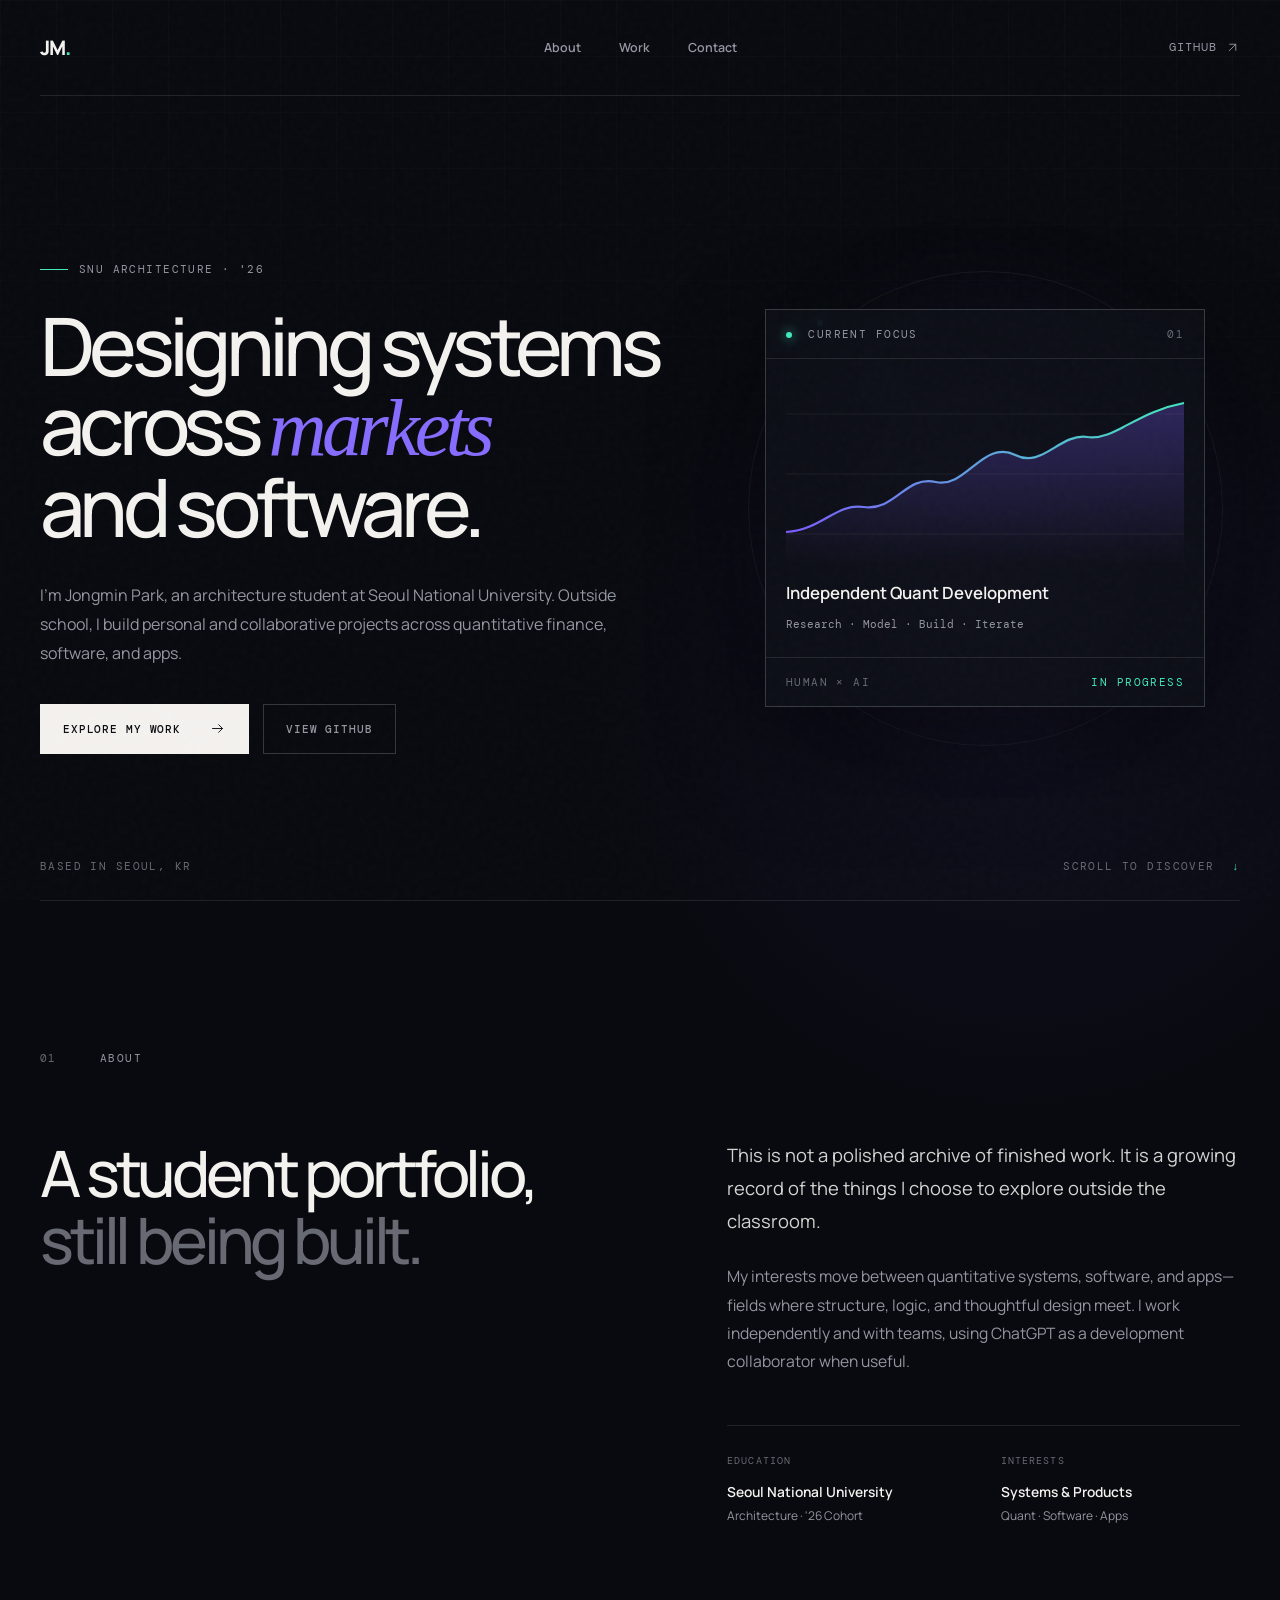
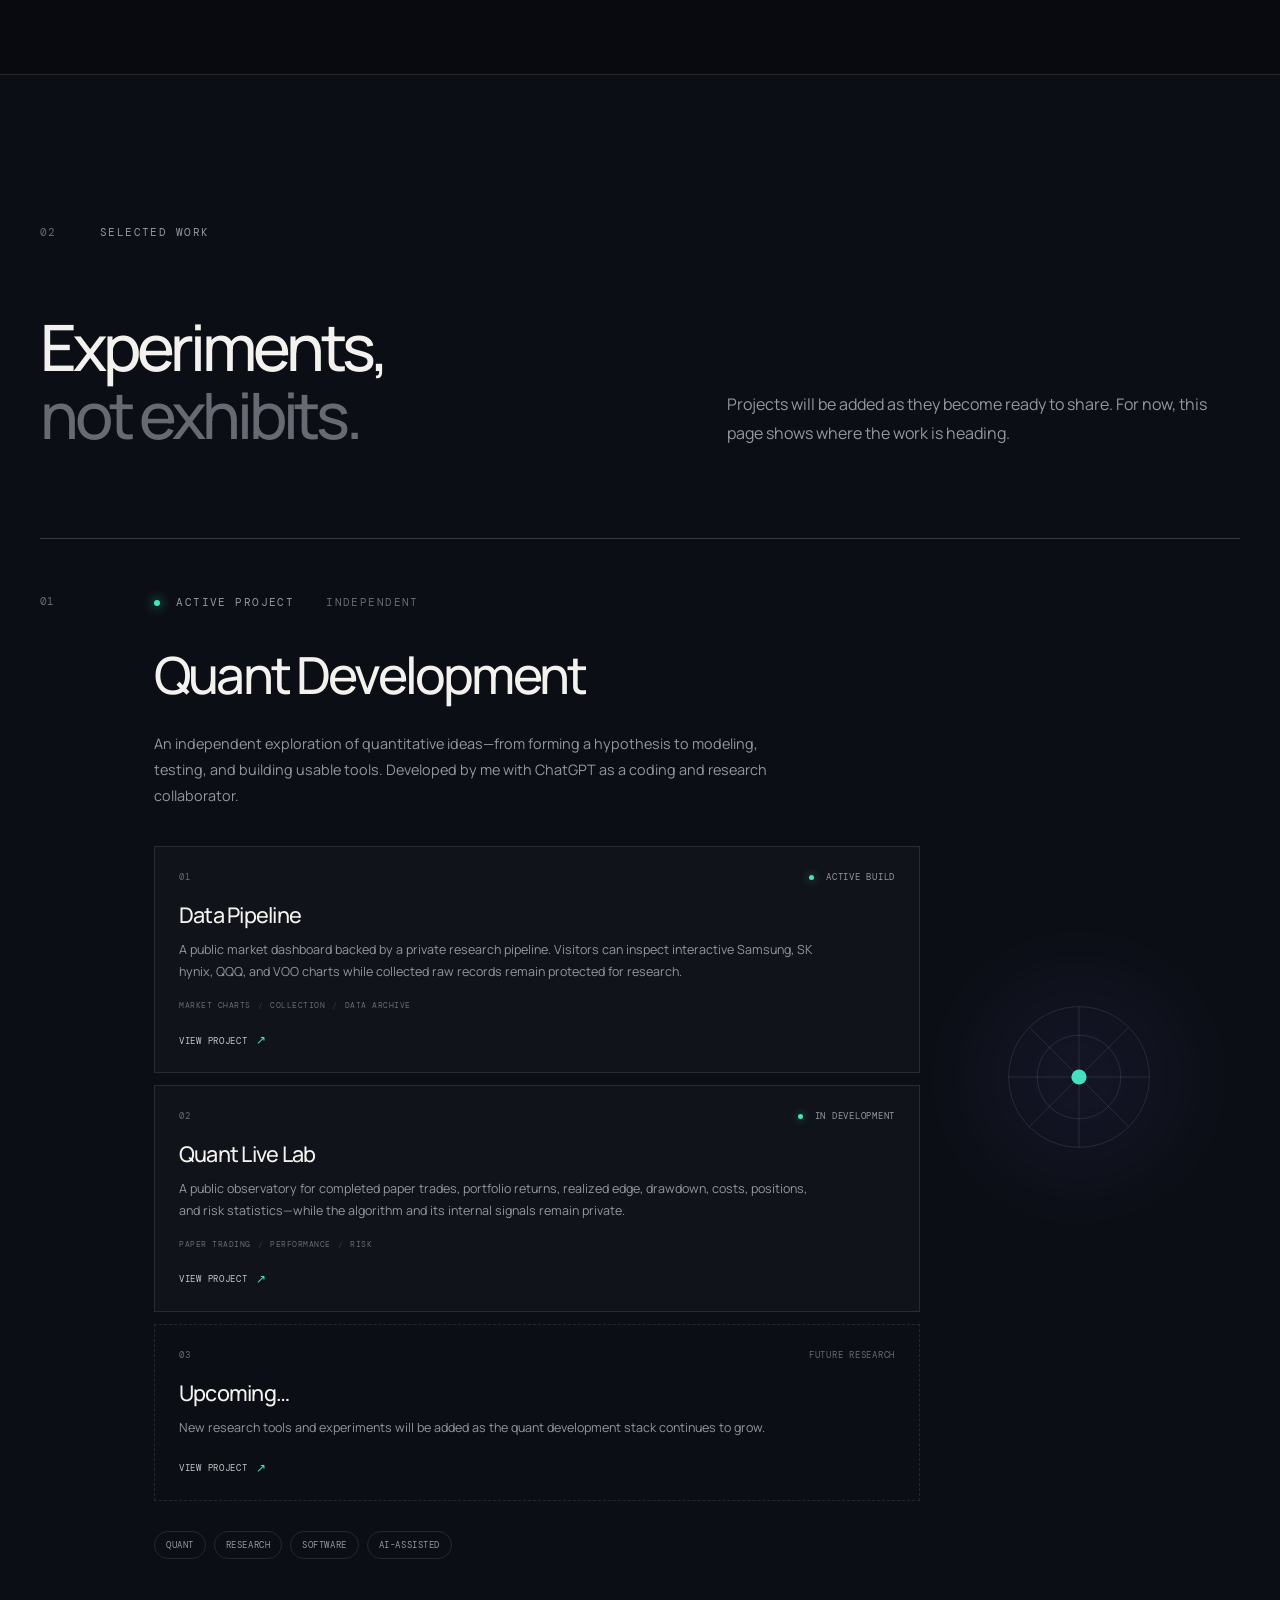
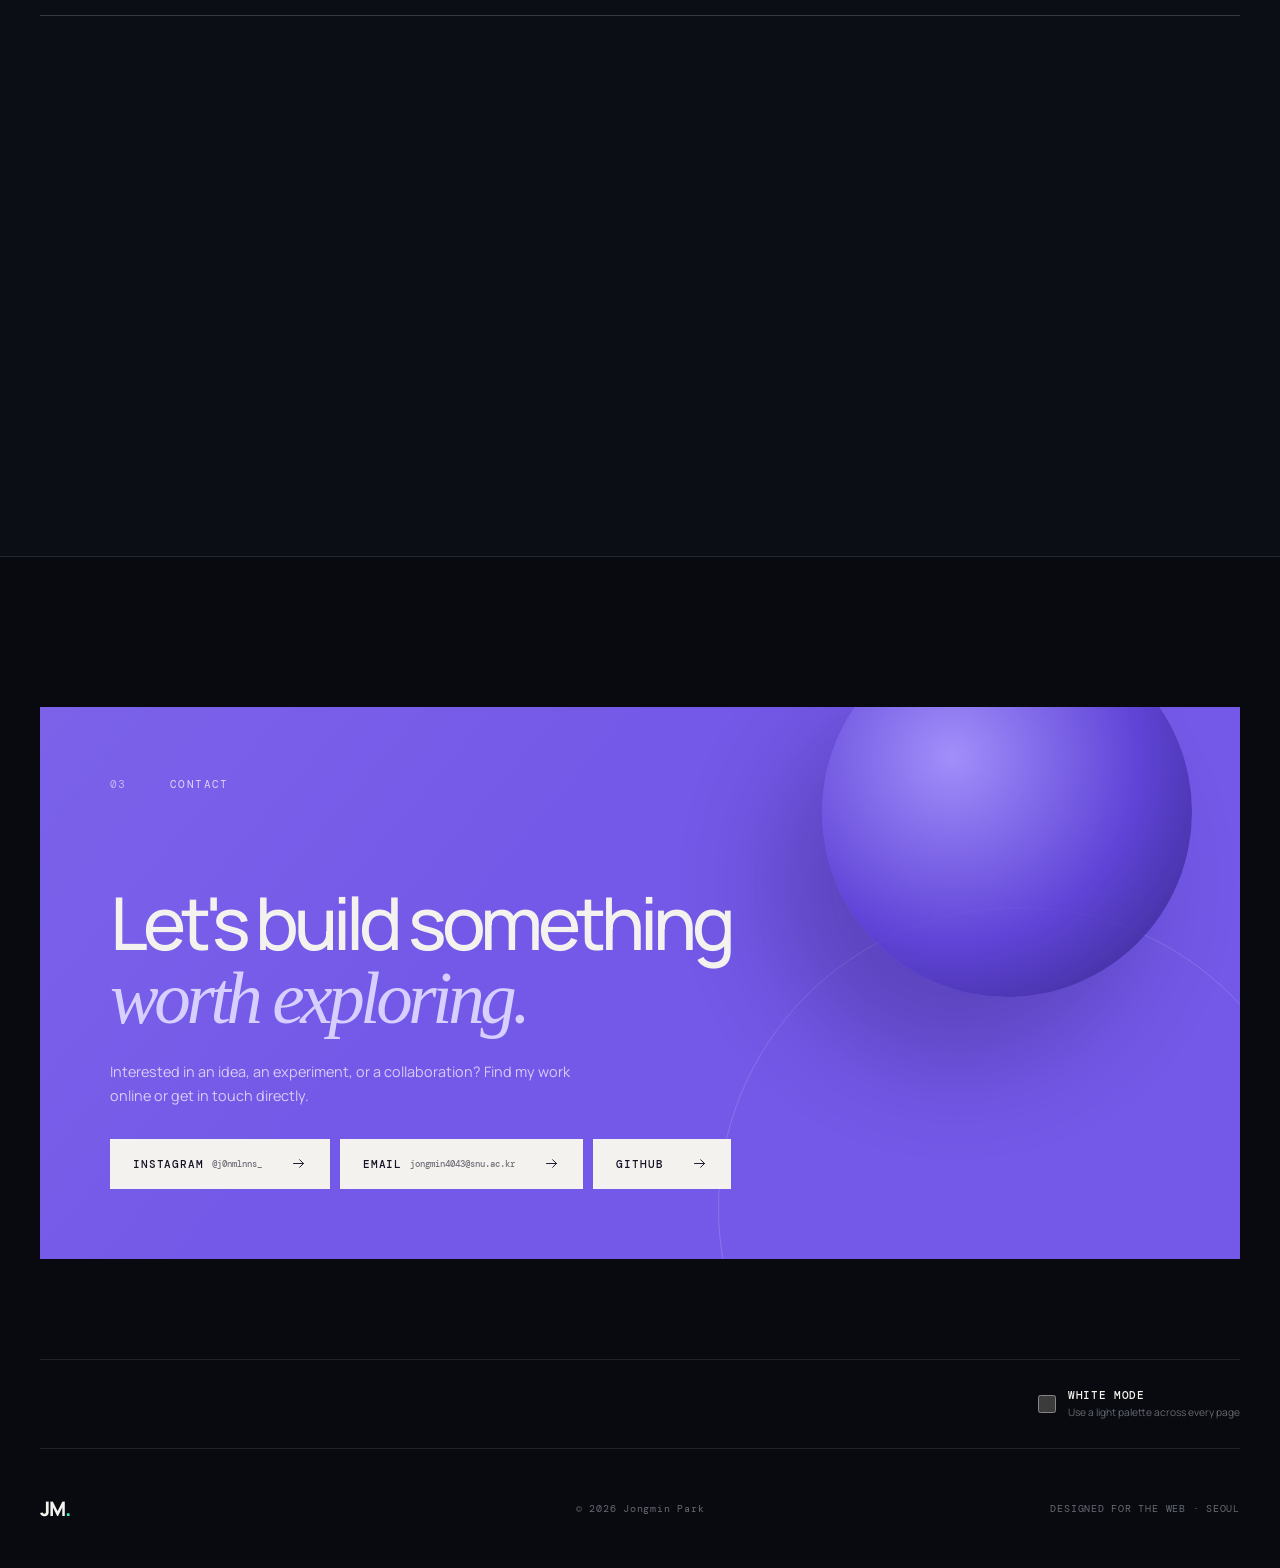
==== index.html @ 8bdc31b6 "Replace chart widget and add white mode" ====
<!doctype html>
<html lang="en">
  <head>
    <meta charset="UTF-8" />
    <meta name="viewport" content="width=device-width, initial-scale=1.0" />
    <meta
      name="description"
      content="Jongmin Park — SNU Architecture '26 student building independent projects across quant, software, and apps."
    />
    <meta name="theme-color" content="#080a0f" />
    <meta property="og:title" content="Jongmin Park — Portfolio" />
    <meta
      property="og:description"
      content="Architecture student exploring quant, software, and apps."
    />
    <meta property="og:type" content="website" />
    <title>Jongmin Park — Portfolio</title>
    <link rel="icon" href="favicon.svg" type="image/svg+xml" />
    <link rel="preconnect" href="https://fonts.googleapis.com" />
    <link rel="preconnect" href="https://fonts.gstatic.com" crossorigin />
    <link
      href="https://fonts.googleapis.com/css2?family=DM+Mono:wght@300;400;500&family=Manrope:wght@400;500;600;700;800&display=swap"
      rel="stylesheet"
    />
    <script src="theme-init.js?v=theme-1"></script>
    <link rel="stylesheet" href="style.css?v=public-7" />
    <script src="script.js?v=public-7" defer></script>
  </head>
  <body>
    <div class="page-noise" aria-hidden="true"></div>
    <div class="cursor-glow" aria-hidden="true"></div>

    <header class="site-header">
      <a class="wordmark" href="#top" aria-label="Jongmin Park — home">
        <span>JM</span><span class="wordmark-dot">.</span>
      </a>

      <nav class="site-nav" aria-label="Primary navigation">
        <a href="#about">About</a>
        <a href="#work">Work</a>
        <a href="#contact">Contact</a>
      </nav>

      <a
        class="nav-link"
        href="https://github.com/jongmin4043"
        target="_blank"
        rel="noreferrer"
      >
        GitHub
        <svg viewBox="0 0 16 16" aria-hidden="true">
          <path d="M4.5 11.5 11.5 4.5M5 4.5h6.5V11" />
        </svg>
      </a>
    </header>

    <main id="top">
      <section class="hero section-shell" aria-labelledby="hero-title">
        <div class="hero-copy">
          <p class="eyebrow reveal"><span></span>SNU ARCHITECTURE · '26</p>
          <h1 id="hero-title" class="reveal">
            Designing systems<br />
            across <em>markets</em><br />
            and software.
          </h1>
          <p class="hero-intro reveal">
            I'm Jongmin Park, an architecture student at Seoul National University.
            Outside school, I build personal and collaborative projects across
            quantitative finance, software, and apps.
          </p>
          <div class="hero-actions reveal">
            <a class="button button-primary" href="#work">
              Explore my work
              <svg viewBox="0 0 18 18" aria-hidden="true">
                <path d="M3.75 9h10.5M10.25 5l4 4-4 4" />
              </svg>
            </a>
            <a
              class="button button-quiet"
              href="https://github.com/jongmin4043"
              target="_blank"
              rel="noreferrer"
            >View GitHub</a>
          </div>
        </div>

        <div class="hero-object reveal" aria-label="Current focus: independent quantitative development">
          <div class="orbit orbit-one"></div>
          <div class="orbit orbit-two"></div>
          <div class="signal-card">
            <div class="signal-header">
              <span class="signal-status"><i></i> CURRENT FOCUS</span>
              <span>01</span>
            </div>
            <div class="signal-visual" aria-hidden="true">
              <svg viewBox="0 0 420 180" preserveAspectRatio="none">
                <defs>
                  <linearGradient id="lineGradient" x1="0" x2="1">
                    <stop offset="0" stop-color="#7c5cff" />
                    <stop offset="1" stop-color="#42e8bd" />
                  </linearGradient>
                  <linearGradient id="areaGradient" x1="0" x2="0" y1="0" y2="1">
                    <stop offset="0" stop-color="#7c5cff" stop-opacity=".3" />
                    <stop offset="1" stop-color="#7c5cff" stop-opacity="0" />
                  </linearGradient>
                </defs>
                <path class="chart-grid" d="M0 30H420M0 90H420M0 150H420" />
                <path
                  class="chart-area"
                  d="M0 148 C40 145 52 119 82 123 C116 127 126 91 158 98 C190 105 208 55 242 71 C270 85 289 49 318 53 C346 57 369 28 420 19 V180 H0Z"
                />
                <path
                  class="chart-line"
                  d="M0 148 C40 145 52 119 82 123 C116 127 126 91 158 98 C190 105 208 55 242 71 C270 85 289 49 318 53 C346 57 369 28 420 19"
                />
              </svg>
            </div>
            <div class="signal-copy">
              <p>Independent Quant Development</p>
              <span>Research · Model · Build · Iterate</span>
            </div>
            <div class="signal-meta">
              <span>HUMAN × AI</span>
              <span>IN PROGRESS</span>
            </div>
          </div>
        </div>

        <div class="hero-foot reveal">
          <span>BASED IN SEOUL, KR</span>
          <a href="#about">Scroll to discover <i>↓</i></a>
        </div>
      </section>

      <section id="about" class="about section-shell section-spaced" aria-labelledby="about-title">
        <div class="section-label reveal">
          <span>01</span>
          <p>About</p>
        </div>

        <div class="about-content">
          <h2 id="about-title" class="section-heading reveal">
            A student portfolio,<br />
            <span>still being built.</span>
          </h2>
          <div class="about-body reveal">
            <p>
              This is not a polished archive of finished work. It is a growing record
              of the things I choose to explore outside the classroom.
            </p>
            <p>
              My interests move between quantitative systems, software, and apps—fields
              where structure, logic, and thoughtful design meet. I work independently
              and with teams, using ChatGPT as a development collaborator when useful.
            </p>
            <div class="about-facts">
              <div>
                <span>EDUCATION</span>
                <strong>Seoul National University</strong>
                <p>Architecture · '26 Cohort</p>
              </div>
              <div>
                <span>INTERESTS</span>
                <strong>Systems & Products</strong>
                <p>Quant · Software · Apps</p>
              </div>
            </div>
          </div>
        </div>
      </section>

      <section id="work" class="work section-spaced" aria-labelledby="work-title">
        <div class="section-shell">
          <div class="section-label reveal">
            <span>02</span>
            <p>Selected work</p>
          </div>
          <div class="work-heading-row">
            <h2 id="work-title" class="section-heading reveal">
              Experiments,<br /><span>not exhibits.</span>
            </h2>
            <p class="work-intro reveal">
              Projects will be added as they become ready to share. For now, this page
              shows where the work is heading.
            </p>
          </div>
        </div>

        <div class="project-list">
          <article class="project project-featured reveal">
            <div class="project-index">01</div>
            <div class="project-main">
              <div class="project-topline">
                <span class="project-state"><i></i> Active project</span>
                <span>Independent</span>
              </div>
              <h3>Quant Development</h3>
              <p>
                An independent exploration of quantitative ideas—from forming a
                hypothesis to modeling, testing, and building usable tools. Developed
                by me with ChatGPT as a coding and research collaborator.
              </p>
              <div class="quant-modules" aria-label="Quant Development projects">
                <a
                  class="quant-module"
                  id="data-pipeline"
                  href="data-pipeline.html"
                  aria-label="Open the Data Pipeline project page"
                >
                  <div class="quant-module-header">
                    <span class="quant-module-index">01</span>
                    <span class="quant-module-status"><i></i> Active build</span>
                  </div>
                  <h4>Data Pipeline</h4>
                  <p>
                    A public market dashboard backed by a private research pipeline.
                    Visitors can inspect interactive Samsung, SK hynix, QQQ, and VOO
                    charts while collected raw records remain protected for research.
                  </p>
                  <div class="quant-module-tags" aria-label="Data Pipeline topics">
                    <span>Market charts</span><span>Collection</span><span>Data archive</span>
                  </div>
                  <span class="quant-module-open">View project <i>↗</i></span>
                </a>

                <a
                  class="quant-module"
                  id="testing-machine"
                  href="testing-machine.html"
                  aria-label="Open the Quant Live Lab project page"
                >
                  <div class="quant-module-header">
                    <span class="quant-module-index">02</span>
                    <span class="quant-module-status"><i></i> In development</span>
                  </div>
                  <h4>Quant Live Lab</h4>
                  <p>
                    A public observatory for completed paper trades, portfolio returns,
                    realized edge, drawdown, costs, positions, and risk statistics—while
                    the algorithm and its internal signals remain private.
                  </p>
                  <div class="quant-module-tags" aria-label="Quant Live Lab topics">
                    <span>Paper trading</span><span>Performance</span><span>Risk</span>
                  </div>
                  <span class="quant-module-open">View project <i>↗</i></span>
                </a>

                <a
                  class="quant-module quant-module-upcoming"
                  id="quant-upcoming"
                  href="quant-upcoming.html"
                  aria-label="Open the Upcoming quant projects page"
                >
                  <div class="quant-module-header">
                    <span class="quant-module-index">03</span>
                    <span>Future research</span>
                  </div>
                  <h4>Upcoming…</h4>
                  <p>
                    New research tools and experiments will be added as the quant
                    development stack continues to grow.
                  </p>
                  <span class="quant-module-open">View project <i>↗</i></span>
                </a>
              </div>
              <div class="project-tags" aria-label="Project topics">
                <span>Quant</span><span>Research</span><span>Software</span><span>AI-assisted</span>
              </div>
            </div>
            <div class="project-mark" aria-hidden="true">
              <svg viewBox="0 0 200 200">
                <circle cx="100" cy="100" r="74" />
                <circle cx="100" cy="100" r="44" />
                <path d="M26 100h148M100 26v148M48 48l104 104M152 48 48 152" />
                <circle class="mark-core" cx="100" cy="100" r="8" />
              </svg>
            </div>
          </article>

          <article class="project project-upcoming reveal">
            <div class="project-index">02</div>
            <div class="project-main">
              <div class="project-topline">
                <span>Future archive</span>
              </div>
              <h3>Software & Apps</h3>
              <p>
                Personal and group projects outside school will live here as they move
                from experiments into work worth sharing.
              </p>
              <div class="project-tags" aria-label="Project topics">
                <span>Software</span><span>Apps</span><span>Team projects</span>
              </div>
            </div>
            <div class="project-soon">COMING<br />SOON</div>
          </article>
        </div>
      </section>

      <section id="contact" class="contact section-shell section-spaced" aria-labelledby="contact-title">
        <div class="contact-panel reveal">
          <div class="contact-orb" aria-hidden="true"></div>
          <div class="section-label">
            <span>03</span>
            <p>Contact</p>
          </div>
          <h2 id="contact-title">Let's build something<br /><em>worth exploring.</em></h2>
          <p>
            Interested in an idea, an experiment, or a collaboration? Find my work
            online or get in touch directly.
          </p>
          <div class="contact-actions" aria-label="Contact links">
            <a
              class="button button-light"
              href="https://instagram.com/j0nmlnns_"
              target="_blank"
              rel="noreferrer"
              aria-label="Visit Jongmin Park on Instagram"
            >
              Instagram <span class="contact-handle">@j0nmlnns_</span>
              <svg viewBox="0 0 18 18" aria-hidden="true">
                <path d="M3.75 9h10.5M10.25 5l4 4-4 4" />
              </svg>
            </a>
            <a
              class="button button-light"
              href="mailto:jongmin4043@snu.ac.kr"
              aria-label="Email Jongmin Park at jongmin4043@snu.ac.kr"
            >
              Email <span class="contact-handle">jongmin4043@snu.ac.kr</span>
              <svg viewBox="0 0 18 18" aria-hidden="true">
                <path d="M3.75 9h10.5M10.25 5l4 4-4 4" />
              </svg>
            </a>
            <a
              class="button button-light"
              href="https://github.com/jongmin4043"
              target="_blank"
              rel="noreferrer"
            >
              GitHub
              <svg viewBox="0 0 18 18" aria-hidden="true">
                <path d="M3.75 9h10.5M10.25 5l4 4-4 4" />
              </svg>
            </a>
          </div>
        </div>
      </section>
    </main>

    <div class="theme-control section-shell">
      <label for="theme-toggle">
        <input id="theme-toggle" type="checkbox" />
        <span><strong>White mode</strong><small>Use a light palette across every page</small></span>
      </label>
    </div>

    <footer class="site-footer section-shell">
      <a class="wordmark" href="#top"><span>JM</span><span class="wordmark-dot">.</span></a>
      <p>© <span id="year">2026</span> Jongmin Park</p>
      <p>DESIGNED FOR THE WEB · SEOUL</p>
    </footer>
  </body>
</html>
---- style.css ----
:root {
  color-scheme: dark;
  --ink: #f4f2ef;
  --muted: #9497a1;
  --subtle: #676a73;
  --page: #080a0f;
  --panel: #0e1118;
  --panel-2: #121620;
  --line: rgba(255, 255, 255, 0.1);
  --line-strong: rgba(255, 255, 255, 0.18);
  --violet: #876cff;
  --mint: #42e8bd;
  --accent: #42e8bd;
  --paper: #f4f2ef;
  --chart-muted: rgba(148, 151, 161, 0.78);
  --chart-grid: rgba(255, 255, 255, 0.065);
  --chart-up: #42e8bd;
  --chart-down: #ff7187;
  --chart-crosshair: rgba(255, 255, 255, 0.24);
  --mono: "DM Mono", "SFMono-Regular", Consolas, monospace;
  --sans: "Manrope", Inter, system-ui, sans-serif;
  --max-width: 1240px;
}

* {
  box-sizing: border-box;
}

html {
  scroll-behavior: smooth;
  scroll-padding-top: 100px;
}

body {
  margin: 0;
  min-width: 320px;
  overflow-x: hidden;
  background:
    radial-gradient(circle at 80% 15%, rgba(89, 66, 179, 0.09), transparent 28rem),
    var(--page);
  color: var(--ink);
  font-family: var(--sans);
  -webkit-font-smoothing: antialiased;
}

body::before {
  position: fixed;
  z-index: -1;
  inset: 0;
  background-image:
    linear-gradient(rgba(255, 255, 255, 0.018) 1px, transparent 1px),
    linear-gradient(90deg, rgba(255, 255, 255, 0.018) 1px, transparent 1px);
  background-size: 56px 56px;
  content: "";
  mask-image: linear-gradient(to bottom, black, transparent 75%);
}

a {
  color: inherit;
  text-decoration: none;
}

svg {
  display: block;
}

.page-noise {
  position: fixed;
  z-index: 20;
  inset: 0;
  opacity: 0.025;
  pointer-events: none;
  background-image: url("data:image/svg+xml,%3Csvg viewBox='0 0 180 180' xmlns='http://www.w3.org/2000/svg'%3E%3Cfilter id='n'%3E%3CfeTurbulence type='fractalNoise' baseFrequency='.8' numOctaves='4' stitchTiles='stitch'/%3E%3C/filter%3E%3Crect width='100%25' height='100%25' filter='url(%23n)' opacity='.9'/%3E%3C/svg%3E");
}

.cursor-glow {
  position: fixed;
  z-index: -1;
  width: 520px;
  height: 520px;
  border-radius: 50%;
  opacity: 0;
  pointer-events: none;
  background: rgba(114, 87, 235, 0.07);
  filter: blur(80px);
  transform: translate(-50%, -50%);
  transition: opacity 0.5s ease;
}

.section-shell,
.site-header,
.site-footer {
  width: min(calc(100% - 80px), var(--max-width));
  margin-inline: auto;
}

.site-header {
  position: relative;
  z-index: 10;
  display: grid;
  grid-template-columns: 1fr auto 1fr;
  align-items: center;
  height: 96px;
  border-bottom: 1px solid var(--line);
}

.wordmark {
  width: fit-content;
  font-size: 1.25rem;
  font-weight: 800;
  letter-spacing: -0.06em;
}

.wordmark-dot {
  color: var(--mint);
}

.site-nav {
  display: flex;
  gap: 38px;
  color: var(--muted);
  font-size: 0.78rem;
  font-weight: 600;
}

.site-nav a,
.nav-link {
  transition: color 0.2s ease;
}

.site-nav a:hover,
.site-nav a.active,
.nav-link:hover {
  color: var(--ink);
}

.nav-link {
  display: flex;
  justify-self: end;
  align-items: center;
  gap: 8px;
  color: var(--muted);
  font-family: var(--mono);
  font-size: 0.72rem;
  letter-spacing: 0.08em;
  text-transform: uppercase;
}

.nav-link svg {
  width: 15px;
  fill: none;
  stroke: currentColor;
  stroke-linecap: round;
  stroke-linejoin: round;
}

.hero {
  position: relative;
  display: grid;
  grid-template-columns: minmax(0, 1.15fr) minmax(340px, 0.85fr);
  align-items: center;
  min-height: calc(100svh - 96px);
  padding-block: 96px 76px;
}

.hero-copy {
  position: relative;
  z-index: 2;
}

.eyebrow,
.section-label,
.project-topline,
.hero-foot,
.signal-header,
.signal-meta {
  font-family: var(--mono);
  font-size: 0.68rem;
  letter-spacing: 0.13em;
  text-transform: uppercase;
}

.eyebrow {
  display: flex;
  align-items: center;
  gap: 11px;
  margin: 0 0 30px;
  color: var(--muted);
}

.eyebrow span {
  width: 28px;
  height: 1px;
  background: var(--mint);
}

.hero h1 {
  max-width: 790px;
  margin: 0;
  font-size: clamp(3.2rem, 6.3vw, 6.6rem);
  font-weight: 500;
  line-height: 0.98;
  letter-spacing: -0.07em;
}

.hero h1 em,
.contact h2 em {
  color: var(--violet);
  font-family: Georgia, "Times New Roman", serif;
  font-weight: 400;
  letter-spacing: -0.06em;
}

.hero-intro {
  max-width: 590px;
  margin: 35px 0 0;
  color: var(--muted);
  font-size: 1rem;
  line-height: 1.8;
}

.hero-actions {
  display: flex;
  flex-wrap: wrap;
  align-items: center;
  gap: 14px;
  margin-top: 36px;
}

.button {
  display: inline-flex;
  align-items: center;
  justify-content: center;
  min-height: 50px;
  padding: 0 22px;
  border: 1px solid transparent;
  font-family: var(--mono);
  font-size: 0.68rem;
  font-weight: 500;
  letter-spacing: 0.08em;
  text-transform: uppercase;
  transition:
    border-color 0.25s ease,
    background 0.25s ease,
    color 0.25s ease,
    transform 0.25s ease;
}

.button:hover {
  transform: translateY(-2px);
}

.button svg {
  width: 17px;
  margin-left: 28px;
  fill: none;
  stroke: currentColor;
  stroke-linecap: round;
  stroke-linejoin: round;
}

.button-primary {
  background: var(--ink);
  color: #0b0d12;
}

.button-primary:hover {
  background: var(--mint);
}

.button-quiet {
  border-color: var(--line-strong);
  color: var(--muted);
}

.button-quiet:hover {
  border-color: rgba(255, 255, 255, 0.4);
  color: var(--ink);
}

.hero-object {
  position: relative;
  display: grid;
  place-items: center;
  min-height: 500px;
}

.hero-object::before {
  position: absolute;
  width: 300px;
  height: 300px;
  border-radius: 50%;
  background: var(--violet);
  content: "";
  opacity: 0.12;
  filter: blur(90px);
}

.orbit {
  position: absolute;
  width: 475px;
  height: 475px;
  border: 1px solid rgba(255, 255, 255, 0.055);
  border-radius: 50%;
}

.orbit::after {
  position: absolute;
  top: 48px;
  left: 68px;
  width: 6px;
  height: 6px;
  border-radius: 50%;
  box-shadow: 0 0 16px var(--mint);
  background: var(--mint);
  content: "";
}

.orbit-two {
  width: 365px;
  height: 365px;
  animation: orbit-spin 22s linear infinite reverse;
}

.orbit-one {
  animation: orbit-spin 32s linear infinite;
}

@keyframes orbit-spin {
  to { transform: rotate(360deg); }
}

.signal-card {
  position: relative;
  z-index: 2;
  width: min(100%, 440px);
  overflow: hidden;
  border: 1px solid var(--line-strong);
  background: rgba(14, 17, 24, 0.82);
  box-shadow: 0 40px 100px rgba(0, 0, 0, 0.45);
  backdrop-filter: blur(20px);
}

.signal-header,
.signal-meta {
  display: flex;
  align-items: center;
  justify-content: space-between;
  padding: 17px 20px;
  color: var(--subtle);
}

.signal-header {
  border-bottom: 1px solid var(--line);
}

.signal-status {
  color: var(--muted);
}

.signal-status i,
.project-state i {
  display: inline-block;
  width: 6px;
  height: 6px;
  margin-right: 8px;
  border-radius: 50%;
  box-shadow: 0 0 12px var(--mint);
  background: var(--mint);
}

.signal-visual {
  padding: 25px 20px 5px;
}

.signal-visual svg {
  width: 100%;
  height: 180px;
  overflow: visible;
}

.chart-grid {
  fill: none;
  stroke: rgba(255, 255, 255, 0.06);
  stroke-width: 1;
}

.chart-area {
  fill: url(#areaGradient);
}

.chart-line {
  fill: none;
  stroke: url(#lineGradient);
  stroke-width: 2.2;
  vector-effect: non-scaling-stroke;
}

.signal-copy {
  padding: 12px 20px 24px;
}

.signal-copy p {
  margin: 0 0 7px;
  font-size: 1.05rem;
  font-weight: 600;
}

.signal-copy span {
  color: var(--muted);
  font-family: var(--mono);
  font-size: 0.68rem;
}

.signal-meta {
  border-top: 1px solid var(--line);
}

.signal-meta span:last-child {
  color: var(--mint);
}

.hero-foot {
  position: absolute;
  right: 0;
  bottom: 27px;
  left: 0;
  display: flex;
  justify-content: space-between;
  color: var(--subtle);
}

.hero-foot a {
  transition: color 0.2s ease;
}

.hero-foot a:hover {
  color: var(--ink);
}

.hero-foot i {
  margin-left: 9px;
  color: var(--mint);
  font-style: normal;
}

.section-spaced {
  padding-block: 150px;
}

.section-label {
  display: grid;
  grid-template-columns: 60px 1fr;
  align-items: center;
  color: var(--subtle);
}

.section-label p {
  margin: 0;
  color: var(--muted);
}

.about {
  border-top: 1px solid var(--line);
}

.about-content {
  display: grid;
  grid-template-columns: 1.05fr 0.95fr;
  gap: 10%;
  margin-top: 74px;
}

.section-heading {
  margin: 0;
  font-size: clamp(2.6rem, 5vw, 5.1rem);
  font-weight: 500;
  line-height: 1.05;
  letter-spacing: -0.065em;
}

.section-heading span {
  color: var(--subtle);
}

.about-body > p {
  margin: 0 0 24px;
  color: var(--muted);
  font-size: 0.98rem;
  line-height: 1.8;
}

.about-body > p:first-child {
  color: #d4d3d2;
  font-size: 1.15rem;
}

.about-facts {
  display: grid;
  grid-template-columns: 1fr 1fr;
  gap: 34px;
  margin-top: 50px;
  padding-top: 28px;
  border-top: 1px solid var(--line);
}

.about-facts span {
  display: block;
  margin-bottom: 15px;
  color: var(--subtle);
  font-family: var(--mono);
  font-size: 0.64rem;
  letter-spacing: 0.11em;
}

.about-facts strong {
  display: block;
  margin-bottom: 6px;
  font-size: 0.86rem;
  font-weight: 600;
}

.about-facts p {
  margin: 0;
  color: var(--muted);
  font-size: 0.75rem;
}

.work {
  background: #0b0e14;
  border-block: 1px solid var(--line);
}

.work-heading-row {
  display: grid;
  grid-template-columns: 1.05fr 0.95fr;
  gap: 10%;
  align-items: end;
  margin-top: 74px;
}

.work-intro {
  max-width: 490px;
  margin: 0;
  color: var(--muted);
  line-height: 1.8;
}

.project-list {
  width: min(calc(100% - 80px), var(--max-width));
  margin: 90px auto 0;
  border-top: 1px solid var(--line-strong);
}

.project {
  position: relative;
  display: grid;
  grid-template-columns: 80px minmax(0, 1fr) 250px;
  gap: 34px;
  align-items: center;
  min-height: 390px;
  overflow: hidden;
  padding: 56px 36px 56px 0;
  border-bottom: 1px solid var(--line-strong);
  transition: background 0.35s ease;
}

.project:hover {
  background: rgba(255, 255, 255, 0.016);
}

.project-index {
  align-self: start;
  color: var(--subtle);
  font-family: var(--mono);
  font-size: 0.66rem;
}

.project-topline {
  display: flex;
  gap: 32px;
  margin-bottom: 30px;
  color: var(--subtle);
}

.project-state {
  color: var(--muted);
}

.project h3 {
  margin: 0 0 22px;
  font-size: clamp(2.2rem, 4vw, 4rem);
  font-weight: 500;
  letter-spacing: -0.055em;
}

.project-main > p {
  max-width: 620px;
  margin: 0;
  color: var(--muted);
  font-size: 0.9rem;
  line-height: 1.8;
}

.quant-modules {
  display: grid;
  gap: 12px;
  margin-top: 38px;
}

.quant-module {
  display: block;
  padding: 24px;
  border: 1px solid var(--line);
  background: rgba(255, 255, 255, 0.018);
  transition:
    border-color 0.3s ease,
    background 0.3s ease,
    transform 0.3s ease;
}

.quant-module:hover {
  border-color: rgba(124, 92, 255, 0.45);
  background: rgba(124, 92, 255, 0.055);
  transform: translateX(4px);
}

.quant-module-header {
  display: flex;
  justify-content: space-between;
  gap: 20px;
  color: var(--subtle);
  font-family: var(--mono);
  font-size: 0.58rem;
  letter-spacing: 0.08em;
  text-transform: uppercase;
}

.quant-module-status {
  color: var(--muted);
}

.quant-module-status i {
  display: inline-block;
  width: 5px;
  height: 5px;
  margin-right: 6px;
  border-radius: 50%;
  background: var(--mint);
  box-shadow: 0 0 10px rgba(66, 232, 189, 0.65);
}

.quant-module h4 {
  margin: 17px 0 10px;
  font-size: 1.35rem;
  font-weight: 500;
  letter-spacing: -0.035em;
}

.quant-module p {
  max-width: 640px;
  margin: 0;
  color: var(--muted);
  font-size: 0.78rem;
  line-height: 1.75;
}

.quant-module-tags {
  display: flex;
  flex-wrap: wrap;
  gap: 7px;
  margin-top: 17px;
}

.quant-module-tags span {
  color: var(--subtle);
  font-family: var(--mono);
  font-size: 0.53rem;
  letter-spacing: 0.06em;
  text-transform: uppercase;
}

.quant-module-tags span:not(:last-child)::after {
  margin-left: 7px;
  color: rgba(255, 255, 255, 0.16);
  content: "/";
}

.quant-module-upcoming {
  border-style: dashed;
  background: transparent;
}

.quant-module-open {
  display: flex;
  align-items: center;
  gap: 8px;
  width: fit-content;
  margin-top: 22px;
  color: rgba(255, 255, 255, 0.76);
  font-family: var(--mono);
  font-size: 0.56rem;
  letter-spacing: 0.08em;
  text-transform: uppercase;
}

.quant-module-open i {
  color: var(--mint);
  font-size: 0.72rem;
  font-style: normal;
  transition: transform 0.25s ease;
}

.quant-module:hover .quant-module-open i {
  transform: translate(2px, -2px);
}

.project-tags {
  display: flex;
  flex-wrap: wrap;
  gap: 8px;
  margin-top: 30px;
}

.project-tags span {
  padding: 7px 11px;
  border: 1px solid var(--line);
  border-radius: 100px;
  color: var(--muted);
  font-family: var(--mono);
  font-size: 0.58rem;
  letter-spacing: 0.06em;
  text-transform: uppercase;
}

.project-mark {
  display: grid;
  place-items: center;
}

.project-mark::before {
  position: absolute;
  width: 200px;
  height: 200px;
  border-radius: 50%;
  background: var(--violet);
  content: "";
  opacity: 0.08;
  filter: blur(50px);
}

.project-mark svg {
  width: 190px;
  fill: none;
  stroke: rgba(255, 255, 255, 0.11);
  stroke-width: 1;
  animation: orbit-spin 30s linear infinite;
}

.project-mark .mark-core {
  fill: var(--mint);
  stroke: none;
}

.project-soon {
  color: rgba(255, 255, 255, 0.055);
  font-family: var(--mono);
  font-size: 3.4rem;
  font-weight: 500;
  line-height: 0.86;
  letter-spacing: -0.08em;
  text-align: right;
}

.contact {
  padding-bottom: 100px;
}

.contact-panel {
  position: relative;
  overflow: hidden;
  min-height: 520px;
  padding: 70px;
  background:
    linear-gradient(130deg, rgba(255, 255, 255, 0.055), transparent 38%),
    #7459e8;
}

.contact-panel::before {
  position: absolute;
  right: -80px;
  bottom: -250px;
  width: 600px;
  height: 600px;
  border: 1px solid rgba(255, 255, 255, 0.15);
  border-radius: 50%;
  content: "";
}

.contact-orb {
  position: absolute;
  top: -80px;
  right: 4%;
  width: 370px;
  height: 370px;
  border-radius: 50%;
  background: radial-gradient(circle at 35% 35%, #ae9dff, #5b3fd4 55%, #241967);
  box-shadow: -50px 70px 100px rgba(31, 16, 85, 0.35);
  opacity: 0.8;
}

.contact .section-label {
  position: relative;
  z-index: 2;
  color: rgba(255, 255, 255, 0.55);
}

.contact .section-label p {
  color: rgba(255, 255, 255, 0.75);
}

.contact h2 {
  position: relative;
  z-index: 2;
  max-width: 800px;
  margin: 95px 0 24px;
  font-size: clamp(2.8rem, 5.7vw, 5.7rem);
  font-weight: 500;
  line-height: 1;
  letter-spacing: -0.07em;
}

.contact h2 em {
  color: #d7d0ff;
}

.contact > .contact-panel > p {
  position: relative;
  z-index: 2;
  max-width: 480px;
  margin: 0 0 30px;
  color: rgba(255, 255, 255, 0.7);
  font-size: 0.9rem;
  line-height: 1.7;
}

.button-light {
  position: relative;
  z-index: 2;
  background: var(--ink);
  color: #171126;
}

.button-light:hover {
  background: #dbd5ff;
}

.contact-actions {
  position: relative;
  z-index: 2;
  display: flex;
  flex-wrap: wrap;
  gap: 10px;
}

.contact-actions .button {
  white-space: nowrap;
}

.contact-handle {
  margin-left: 0.5rem;
  color: rgba(23, 17, 38, 0.57);
  font-family: var(--mono);
  font-size: 0.58rem;
  letter-spacing: 0;
  text-transform: none;
}

.detail-main {
  min-height: calc(100svh - 216px);
}

.detail-hero {
  padding-block: 72px 100px;
}

.detail-back {
  display: inline-flex;
  align-items: center;
  gap: 10px;
  color: var(--muted);
  font-family: var(--mono);
  font-size: 0.64rem;
  letter-spacing: 0.08em;
  text-transform: uppercase;
  transition: color 0.2s ease;
}

.detail-back:hover {
  color: var(--ink);
}

.detail-eyebrow {
  display: flex;
  gap: 16px;
  margin: 86px 0 24px;
  color: var(--muted);
  font-family: var(--mono);
  font-size: 0.66rem;
  letter-spacing: 0.12em;
  text-transform: uppercase;
}

.detail-eyebrow span {
  color: var(--mint);
}

.detail-hero h1 {
  max-width: 970px;
  margin: 0;
  font-size: clamp(4.2rem, 10vw, 9rem);
  font-weight: 500;
  line-height: 0.9;
  letter-spacing: -0.075em;
}

.detail-hero h1 em {
  color: var(--violet);
  font-family: Georgia, "Times New Roman", serif;
  font-weight: 400;
}

.detail-intro {
  max-width: 690px;
  margin: 46px 0 0;
  color: var(--muted);
  font-size: 1rem;
  line-height: 1.85;
}

.detail-meta {
  display: grid;
  grid-template-columns: repeat(3, 1fr);
  margin-top: 72px;
  border-block: 1px solid var(--line);
}

.detail-meta div {
  padding: 22px 24px 22px 0;
}

.detail-meta div + div {
  padding-left: 24px;
  border-left: 1px solid var(--line);
}

.detail-meta span {
  display: block;
  margin-bottom: 8px;
  color: var(--subtle);
  font-family: var(--mono);
  font-size: 0.56rem;
  letter-spacing: 0.08em;
  text-transform: uppercase;
}

.detail-meta strong {
  font-size: 0.82rem;
  font-weight: 500;
}

.detail-placeholder {
  padding-block: 110px 140px;
  background: #0b0e14;
  border-block: 1px solid var(--line);
}

.detail-placeholder-grid {
  display: grid;
  grid-template-columns: minmax(240px, 0.65fr) minmax(0, 1.35fr);
  gap: 10%;
}

.detail-placeholder-copy h2 {
  margin: 0 0 24px;
  font-size: clamp(2.4rem, 5vw, 4.8rem);
  font-weight: 500;
  line-height: 1;
  letter-spacing: -0.06em;
}

.detail-placeholder-copy h2 span {
  color: var(--subtle);
}

.detail-placeholder-copy p {
  max-width: 440px;
  margin: 0;
  color: var(--muted);
  font-size: 0.88rem;
  line-height: 1.8;
}

.detail-outline {
  border-top: 1px solid var(--line-strong);
}

.detail-outline-row {
  display: grid;
  grid-template-columns: 56px minmax(0, 1fr) auto;
  gap: 22px;
  align-items: center;
  min-height: 110px;
  border-bottom: 1px solid var(--line);
}

.detail-outline-row > span:first-child {
  color: var(--subtle);
  font-family: var(--mono);
  font-size: 0.6rem;
}

.detail-outline-row h3 {
  margin: 0 0 7px;
  font-size: 1.12rem;
  font-weight: 500;
  letter-spacing: -0.025em;
}

.detail-outline-row p {
  margin: 0;
  color: var(--muted);
  font-size: 0.74rem;
}

.detail-outline-row > span:last-child {
  padding: 6px 9px;
  border: 1px solid var(--line);
  border-radius: 100px;
  color: var(--subtle);
  font-family: var(--mono);
  font-size: 0.5rem;
  letter-spacing: 0.06em;
  text-transform: uppercase;
}

.detail-next {
  display: flex;
  justify-content: space-between;
  align-items: center;
  min-height: 180px;
}

.detail-next span {
  color: var(--subtle);
  font-family: var(--mono);
  font-size: 0.58rem;
  letter-spacing: 0.08em;
  text-transform: uppercase;
}

.detail-next strong {
  font-size: clamp(1.6rem, 3vw, 2.8rem);
  font-weight: 500;
  letter-spacing: -0.05em;
}

.detail-next i {
  color: var(--mint);
  font-size: 1.4rem;
  font-style: normal;
}

.site-footer {
  display: grid;
  grid-template-columns: 1fr auto 1fr;
  align-items: center;
  min-height: 120px;
  border-top: 1px solid var(--line);
  color: var(--subtle);
  font-family: var(--mono);
  font-size: 0.6rem;
  letter-spacing: 0.08em;
}

.site-footer p:last-child {
  justify-self: end;
}

.site-footer .wordmark {
  color: var(--ink);
  font-family: var(--sans);
  font-size: 1.25rem;
}

.reveal {
  opacity: 0;
  transform: translateY(24px);
  transition:
    opacity 0.8s cubic-bezier(0.16, 1, 0.3, 1),
    transform 0.8s cubic-bezier(0.16, 1, 0.3, 1);
}

.reveal.is-visible {
  opacity: 1;
  transform: translateY(0);
}

.hero .reveal:nth-child(2) { transition-delay: 0.08s; }
.hero .reveal:nth-child(3) { transition-delay: 0.16s; }
.hero .reveal:nth-child(4) { transition-delay: 0.24s; }

@media (max-width: 1000px) {
  .hero {
    grid-template-columns: 1fr;
    padding-top: 80px;
  }

  .hero-object {
    min-height: 550px;
  }

  .hero h1 {
    font-size: clamp(3.7rem, 10vw, 6rem);
  }

  .hero-foot {
    position: static;
    grid-column: 1;
    margin-top: 35px;
  }

  .about-content,
  .work-heading-row {
    grid-template-columns: 1fr;
    gap: 54px;
  }

  .about-body,
  .work-intro {
    max-width: 650px;
  }

  .project {
    grid-template-columns: 60px minmax(0, 1fr) 170px;
  }

  .project-mark svg {
    width: 150px;
  }

  .project-soon {
    font-size: 2.6rem;
  }
}

@media (max-width: 720px) {
  .section-shell,
  .site-header,
  .site-footer,
  .project-list {
    width: min(calc(100% - 38px), var(--max-width));
  }

  .site-header {
    grid-template-columns: 1fr 1fr;
    height: 78px;
  }

  .site-nav {
    display: none;
  }

  .hero {
    min-height: auto;
    padding-block: 70px 30px;
  }

  .hero h1 {
    font-size: clamp(3rem, 15vw, 4.5rem);
  }

  .hero-intro {
    font-size: 0.91rem;
  }

  .hero-object {
    min-height: 480px;
  }

  .orbit-one {
    width: 390px;
    height: 390px;
  }

  .orbit-two {
    width: 300px;
    height: 300px;
  }

  .signal-card {
    width: calc(100% - 6px);
  }

  .signal-visual svg {
    height: 150px;
  }

  .hero-foot {
    display: none;
  }

  .section-spaced {
    padding-block: 100px;
  }

  .section-label {
    grid-template-columns: 44px 1fr;
  }

  .about-content,
  .work-heading-row {
    margin-top: 55px;
  }

  .about-facts {
    grid-template-columns: 1fr;
  }

  .project-list {
    margin-top: 65px;
  }

  .project {
    grid-template-columns: 36px minmax(0, 1fr);
    min-height: 0;
    padding: 44px 0;
  }

  .project-main {
    grid-column: 2;
  }

  .quant-module {
    padding: 20px;
  }

  .quant-module:hover {
    transform: none;
  }

  .project-mark,
  .project-soon {
    display: none;
  }

  .project h3 {
    font-size: 2.5rem;
  }

  .project-topline {
    flex-direction: column;
    gap: 8px;
  }

  .contact {
    width: 100%;
    padding-bottom: 60px;
  }

  .contact-panel {
    min-height: 540px;
    padding: 46px 25px;
  }

  .contact-orb {
    top: -110px;
    right: -120px;
    width: 330px;
    height: 330px;
  }

  .contact h2 {
    margin-top: 110px;
  }

  .contact-actions {
    align-items: stretch;
    flex-direction: column;
  }

  .contact-actions .button {
    justify-content: space-between;
    width: 100%;
  }

  .detail-hero {
    padding-block: 52px 72px;
  }

  .detail-eyebrow {
    margin-top: 62px;
  }

  .detail-hero h1 {
    font-size: clamp(3.7rem, 20vw, 6rem);
  }

  .detail-intro {
    margin-top: 34px;
    font-size: 0.9rem;
  }

  .detail-meta {
    grid-template-columns: 1fr;
    margin-top: 52px;
  }

  .detail-meta div,
  .detail-meta div + div {
    padding: 18px 0;
    border-left: 0;
  }

  .detail-meta div + div {
    border-top: 1px solid var(--line);
  }

  .detail-placeholder {
    padding-block: 80px 100px;
  }

  .detail-placeholder-grid {
    grid-template-columns: 1fr;
    gap: 58px;
  }

  .detail-outline-row {
    grid-template-columns: 34px minmax(0, 1fr);
    gap: 14px;
    padding-block: 24px;
  }

  .detail-outline-row > span:last-child {
    grid-column: 2;
    width: fit-content;
  }

  .detail-next {
    min-height: 150px;
  }

  .site-footer {
    grid-template-columns: 1fr 1fr;
  }

  .site-footer p:nth-child(2) {
    justify-self: end;
  }

  .site-footer p:last-child {
    display: none;
  }
}

@media (prefers-reduced-motion: reduce) {
  html { scroll-behavior: auto; }
  *, *::before, *::after {
    animation-duration: 0.01ms !important;
    animation-iteration-count: 1 !important;
    transition-duration: 0.01ms !important;
  }
  .reveal {
    opacity: 1;
    transform: none;
  }
}

/* Data Pipeline dashboard */
.pipeline-page {
  background:
    radial-gradient(circle at 18% 8%, rgba(66, 232, 189, 0.055), transparent 25rem),
    radial-gradient(circle at 84% 18%, rgba(135, 108, 255, 0.075), transparent 32rem),
    var(--page);
}

.pipeline-main {
  min-height: calc(100svh - 216px);
}

.pipeline-intro {
  display: grid;
  grid-template-columns: minmax(0, 1.4fr) minmax(280px, 0.6fr);
  align-items: end;
  gap: 8%;
  padding-block: 64px 62px;
}

.pipeline-kicker,
.pipeline-overline {
  font-family: var(--mono);
  letter-spacing: 0.1em;
  text-transform: uppercase;
}

.pipeline-kicker {
  display: flex;
  gap: 14px;
  margin: 60px 0 19px;
  color: var(--muted);
  font-size: 0.65rem;
}

.pipeline-kicker span {
  color: var(--mint);
}

.pipeline-intro h1 {
  margin: 0;
  font-size: clamp(3rem, 6vw, 6.2rem);
  font-weight: 500;
  line-height: 0.96;
  letter-spacing: -0.068em;
}

.pipeline-intro h1 em,
.pipeline-system-copy h2 em {
  color: var(--violet);
  font-family: Georgia, "Times New Roman", serif;
  font-weight: 400;
}

.pipeline-lede {
  max-width: 430px;
  margin: 0 0 7px;
  color: var(--muted);
  font-size: 0.95rem;
  line-height: 1.8;
}

.pipeline-dashboard {
  overflow: hidden;
  border: 1px solid var(--line-strong);
  background: rgba(13, 16, 23, 0.92);
  box-shadow: 0 34px 100px rgba(0, 0, 0, 0.23);
}

.pipeline-dashboard-head,
.pipeline-chart-tools,
.pipeline-stream-state,
.pipeline-section-head {
  display: flex;
  align-items: center;
  justify-content: space-between;
  gap: 24px;
}

.pipeline-dashboard-head {
  padding: 25px 28px;
  border-bottom: 1px solid var(--line);
}

.pipeline-symbol {
  display: flex;
  align-items: center;
  gap: 15px;
}

.pipeline-symbol-mark {
  display: grid;
  place-items: center;
  width: 42px;
  height: 42px;
  border: 1px solid rgba(66, 232, 189, 0.26);
  border-radius: 50%;
  background: rgba(66, 232, 189, 0.08);
  color: var(--mint);
  font-family: var(--mono);
  font-size: 0.68rem;
}

.pipeline-overline {
  display: block;
  color: var(--subtle);
  font-size: 0.56rem;
}

.pipeline-symbol h2,
.pipeline-section-head h2 {
  margin: 5px 0 0;
  font-size: 1rem;
  font-weight: 600;
  letter-spacing: -0.025em;
}

.pipeline-head-actions {
  display: flex;
  align-items: center;
  gap: 10px;
}

.pipeline-symbol-tabs {
  display: inline-flex;
  flex-wrap: wrap;
  align-items: center;
  gap: 4px;
  padding: 4px;
  border: 1px solid var(--line);
  border-radius: 999px;
  background: rgba(255, 255, 255, 0.025);
}

.pipeline-symbol-tabs button {
  min-height: 34px;
  padding: 0 13px;
  border: 0;
  border-radius: 999px;
  color: var(--muted);
  background: transparent;
  font: 500 0.76rem/1 "DM Mono", monospace;
  cursor: pointer;
}

.pipeline-symbol-tabs button:hover,
.pipeline-symbol-tabs button:focus-visible {
  color: var(--paper);
}

.pipeline-symbol-tabs button.is-active {
  color: #080a0f;
  background: var(--accent);
}

.pipeline-mode,
.pipeline-follow,
.pipeline-armed {
  border: 1px solid var(--line);
  border-radius: 100px;
  background: rgba(255, 255, 255, 0.025);
  color: var(--muted);
  font-family: var(--mono);
  font-size: 0.58rem;
  letter-spacing: 0.06em;
  text-transform: uppercase;
}

.pipeline-mode {
  padding: 9px 12px;
}

.pipeline-mode i,
.pipeline-stream-state i {
  display: inline-block;
  width: 6px;
  height: 6px;
  margin-right: 7px;
  border-radius: 50%;
  background: #f5c86b;
  box-shadow: 0 0 12px rgba(245, 200, 107, 0.5);
}

.pipeline-mode.is-live i,
.pipeline-stream-state i.is-live {
  background: var(--mint);
  box-shadow: 0 0 12px rgba(66, 232, 189, 0.65);
}

.pipeline-follow {
  padding: 9px 12px;
  cursor: pointer;
  transition: border-color 0.2s ease, color 0.2s ease, background 0.2s ease;
}

.pipeline-follow:hover,
.pipeline-follow.is-active {
  border-color: rgba(135, 108, 255, 0.45);
  background: rgba(135, 108, 255, 0.09);
  color: var(--ink);
}

.pipeline-metrics {
  display: grid;
  grid-template-columns: 1.35fr repeat(3, 1fr);
  border-bottom: 1px solid var(--line);
}

.pipeline-metrics > div {
  min-width: 0;
  padding: 22px 28px;
}

.pipeline-metrics > div + div {
  border-left: 1px solid var(--line);
}

.pipeline-metrics span,
.pipeline-metrics small {
  display: block;
  color: var(--subtle);
  font-family: var(--mono);
  font-size: 0.54rem;
  letter-spacing: 0.06em;
  text-transform: uppercase;
}

.pipeline-metrics strong {
  display: block;
  overflow: hidden;
  margin: 8px 0 4px;
  font-family: var(--mono);
  font-size: clamp(1.05rem, 2vw, 1.4rem);
  font-weight: 500;
  text-overflow: ellipsis;
  white-space: nowrap;
}

.pipeline-metrics .metric-primary strong {
  font-size: clamp(1.65rem, 3vw, 2.25rem);
  letter-spacing: -0.055em;
}

.pipeline-metrics small.is-up { color: var(--mint); }
.pipeline-metrics small.is-down { color: #ff7187; }

.pipeline-chart-panel {
  padding: 0 28px 22px;
}

.pipeline-chart-tools {
  min-height: 58px;
}

.pipeline-timeframes,
.pipeline-legend {
  display: flex;
  align-items: center;
}

.pipeline-timeframes {
  flex-wrap: wrap;
  gap: 12px;
}

.pipeline-timeframes button {
  padding: 6px 9px;
  border: 1px solid var(--line);
  border-radius: 4px;
  background: rgba(255, 255, 255, 0.02);
  color: var(--muted);
  font-family: var(--mono);
  font-size: 0.6rem;
  cursor: pointer;
  transition: border-color 0.18s ease, color 0.18s ease, background 0.18s ease;
}

.pipeline-timeframes button:hover,
.pipeline-timeframes button:focus-visible {
  color: var(--ink);
  border-color: rgba(135, 108, 255, 0.38);
}

.pipeline-timeframes button.is-active {
  border-color: rgba(135, 108, 255, 0.58);
  background: rgba(135, 108, 255, 0.14);
  color: var(--ink);
}

.pipeline-timeframes span,
.pipeline-legend span,
.pipeline-stream-state {
  color: var(--subtle);
  font-family: var(--mono);
  font-size: 0.54rem;
  letter-spacing: 0.04em;
  text-transform: uppercase;
}

.pipeline-legend {
  gap: 16px;
}

.pipeline-legend i {
  display: inline-block;
  width: 7px;
  height: 7px;
  margin-right: 6px;
  border-radius: 1px;
}

.legend-up { background: var(--mint); }
.legend-down { background: #ff7187; }
.legend-buy { background: var(--violet); transform: rotate(45deg); }
.legend-sell { border: 1px solid #f5c86b; transform: rotate(45deg); }

.pipeline-canvas-wrap {
  position: relative;
  height: 470px;
  min-height: 470px;
  max-height: 470px;
  overflow: hidden;
  contain: size layout paint;
  border: 1px solid var(--line);
  background:
    linear-gradient(rgba(255, 255, 255, 0.018) 1px, transparent 1px),
    linear-gradient(90deg, rgba(255, 255, 255, 0.018) 1px, transparent 1px),
    #0a0d13;
  background-size: 64px 64px;
}

#pipeline-chart {
  position: absolute;
  inset: 0;
  display: block;
  width: 100%;
  height: 100%;
  cursor: grab;
  touch-action: pan-y;
  user-select: none;
}

#pipeline-chart.is-dragging {
  cursor: grabbing;
}

.pipeline-tooltip {
  position: absolute;
  z-index: 3;
  top: 14px;
  left: 14px;
  display: none;
  max-width: calc(100% - 28px);
  padding: 8px 10px;
  border: 1px solid var(--line-strong);
  background: rgba(8, 10, 15, 0.92);
  color: var(--muted);
  font-family: var(--mono);
  font-size: 0.56rem;
  pointer-events: none;
}

.pipeline-tooltip.is-visible { display: block; }

.pipeline-stream-state {
  min-height: 44px;
  padding-inline: 2px;
}

.pipeline-stream-state b {
  color: var(--muted);
  font-weight: 400;
}

.pipeline-stream-state i {
  animation: pipeline-pulse 1.8s ease-in-out infinite;
}

@keyframes pipeline-pulse {
  50% { opacity: 0.35; }
}

.pipeline-lower {
  display: grid;
  grid-template-columns: minmax(0, 1.35fr) minmax(280px, 0.65fr);
  gap: 18px;
  padding-block: 18px 100px;
}

.pipeline-paper,
.pipeline-health {
  border: 1px solid var(--line);
  background: rgba(14, 17, 24, 0.78);
}

.pipeline-section-head {
  min-height: 82px;
  padding: 20px 24px;
  border-bottom: 1px solid var(--line);
}

.pipeline-armed {
  padding: 7px 10px;
  white-space: nowrap;
}

.pipeline-table-wrap { overflow-x: auto; }

.pipeline-table {
  width: 100%;
  border-collapse: collapse;
  text-align: left;
}

.pipeline-table th,
.pipeline-table td {
  padding: 15px 20px;
  border-bottom: 1px solid var(--line);
  font-family: var(--mono);
  font-size: 0.58rem;
  white-space: nowrap;
}

.pipeline-table th {
  color: var(--subtle);
  font-weight: 400;
  letter-spacing: 0.07em;
  text-transform: uppercase;
}

.pipeline-table td { color: var(--muted); }
.pipeline-table tbody tr:last-child td { border-bottom: 0; }
.pipeline-table .trade-buy { color: var(--mint); }
.pipeline-table .trade-sell { color: #ff7187; }
.pipeline-empty-row td { height: 108px; text-align: center; }

.pipeline-health-list {
  margin: 0;
  padding: 12px 24px;
}

.pipeline-health-list div {
  display: flex;
  justify-content: space-between;
  gap: 20px;
  padding-block: 13px;
  border-bottom: 1px solid var(--line);
}

.pipeline-health-list div:last-child { border-bottom: 0; }

.pipeline-health-list dt,
.pipeline-health-list dd {
  margin: 0;
  font-family: var(--mono);
  font-size: 0.58rem;
}

.pipeline-health-list dt { color: var(--subtle); }
.pipeline-health-list dd { color: var(--muted); text-align: right; }
.pipeline-health-list .health-good { color: var(--mint); }

.pipeline-system {
  padding-block: 105px;
  border-block: 1px solid var(--line);
  background: #0b0e14;
}

.pipeline-system-grid {
  display: grid;
  grid-template-columns: minmax(280px, 0.72fr) minmax(0, 1.28fr);
  gap: 10%;
}

.pipeline-system-copy h2 {
  margin: 18px 0 24px;
  font-size: clamp(2.4rem, 4.5vw, 4.5rem);
  font-weight: 500;
  line-height: 1;
  letter-spacing: -0.06em;
}

.pipeline-system-copy p {
  max-width: 470px;
  margin: 0;
  color: var(--muted);
  font-size: 0.9rem;
  line-height: 1.8;
}

.pipeline-flow {
  margin: 0;
  padding: 0;
  list-style: none;
}

.pipeline-flow li {
  display: grid;
  grid-template-columns: 46px minmax(0, 1fr);
  gap: 18px;
  padding: 20px 0;
  border-top: 1px solid var(--line);
}

.pipeline-flow li:last-child { border-bottom: 1px solid var(--line); }
.pipeline-flow > li > span { color: var(--mint); font-family: var(--mono); font-size: 0.58rem; }
.pipeline-flow strong { font-size: 0.85rem; font-weight: 500; }
.pipeline-flow p { margin: 5px 0 0; color: var(--muted); font-size: 0.75rem; }

.pipeline-notice {
  display: grid;
  grid-template-columns: 190px minmax(0, 1fr);
  gap: 28px;
  padding-block: 38px;
  border-bottom: 1px solid var(--line);
}

.pipeline-notice span {
  color: #f5c86b;
  font-family: var(--mono);
  font-size: 0.58rem;
  letter-spacing: 0.08em;
  text-transform: uppercase;
}

.pipeline-notice p {
  max-width: 760px;
  margin: 0;
  color: var(--muted);
  font-size: 0.78rem;
  line-height: 1.7;
}

@media (max-width: 1000px) {
  .pipeline-intro { grid-template-columns: 1fr; gap: 30px; }
  .pipeline-lede { max-width: 650px; }
  .pipeline-metrics { grid-template-columns: repeat(2, 1fr); }
  .pipeline-metrics > div:nth-child(3) { border-left: 0; border-top: 1px solid var(--line); }
  .pipeline-metrics > div:nth-child(4) { border-top: 1px solid var(--line); }
  .pipeline-lower { grid-template-columns: 1fr; }
  .pipeline-system-grid { grid-template-columns: 1fr; gap: 64px; }
}

@media (max-width: 720px) {
  .pipeline-intro { padding-block: 46px 42px; }
  .pipeline-kicker { margin-top: 48px; }
  .pipeline-intro h1 { font-size: clamp(2.7rem, 13vw, 4.6rem); }
  .pipeline-dashboard-head { align-items: flex-start; padding: 20px; }
  .pipeline-head-actions { align-items: flex-end; flex-direction: column; }
  .pipeline-mode { padding: 7px 9px; }
  .pipeline-follow { padding: 7px 9px; }
  .pipeline-metrics > div { padding: 18px 20px; }
  .pipeline-chart-panel { padding: 0 12px 14px; }
  .pipeline-chart-tools { align-items: flex-start; flex-direction: column; justify-content: center; min-height: 94px; gap: 12px; }
  .pipeline-legend { flex-wrap: wrap; gap: 10px 14px; }
  .pipeline-canvas-wrap { height: 390px; min-height: 390px; max-height: 390px; }
  .pipeline-stream-state { align-items: flex-start; flex-direction: column; justify-content: center; gap: 6px; min-height: 58px; }
  .pipeline-lower { padding-bottom: 72px; }
  .pipeline-section-head { align-items: flex-start; flex-direction: column; }
  .pipeline-table th, .pipeline-table td { padding-inline: 16px; }
  .pipeline-system { padding-block: 78px; }
  .pipeline-notice { grid-template-columns: 1fr; gap: 12px; }
}

@media (max-width: 470px) {
  .pipeline-dashboard-head { flex-direction: column; }
  .pipeline-head-actions { width: 100%; flex-direction: column; align-items: flex-start; }
  .pipeline-metrics { grid-template-columns: 1fr; }
  .pipeline-metrics > div + div,
  .pipeline-metrics > div:nth-child(3) { border-left: 0; border-top: 1px solid var(--line); }
  .pipeline-canvas-wrap { height: 340px; min-height: 340px; max-height: 340px; }
}

@media (prefers-reduced-motion: reduce) {
  .pipeline-stream-state i { animation: none; }
}

/* Public market dashboard v6 */
.pipeline-symbol-tabs button:hover,
.pipeline-symbol-tabs button:focus-visible {
  color: var(--ink);
}

.pipeline-symbol-tabs button.is-active {
  background: var(--mint);
}

.pipeline-widget-wrap {
  contain: layout paint;
}

.pipeline-market-chart,
.pipeline-market-chart > .tradingview-widget-container {
  width: 100%;
  height: 100%;
}

.pipeline-widget-loading {
  display: grid;
  place-items: center;
  height: 100%;
  margin: 0;
  color: var(--muted);
  font-family: var(--mono);
  font-size: 0.62rem;
  letter-spacing: 0.07em;
  text-transform: uppercase;
}

.tradingview-widget-copyright {
  display: flex;
  align-items: center;
  height: 28px;
  padding-inline: 12px;
  background: #0a0d13;
  font-family: var(--mono);
  font-size: 0.54rem;
}

.tradingview-widget-copyright a {
  color: var(--subtle);
}

.tradingview-widget-copyright a:hover {
  color: var(--mint);
}

.pipeline-access-grid {
  display: grid;
  grid-template-columns: repeat(2, minmax(0, 1fr));
}

.pipeline-access-grid > div {
  min-height: 145px;
  padding: 24px;
  border-bottom: 1px solid var(--line);
}

.pipeline-access-grid > div:nth-child(odd) {
  border-right: 1px solid var(--line);
}

.pipeline-access-grid > div:nth-last-child(-n + 2) {
  border-bottom: 0;
}

.pipeline-access-grid span {
  color: var(--mint);
  font-family: var(--mono);
  font-size: 0.55rem;
}

.pipeline-access-grid strong {
  display: block;
  margin-top: 18px;
  font-size: 0.85rem;
  font-weight: 600;
}

.pipeline-access-grid p {
  margin: 7px 0 0;
  color: var(--muted);
  font-size: 0.72rem;
  line-height: 1.6;
}

/* Quant Live Lab v6 */
.quant-lab-page {
  background:
    radial-gradient(circle at 16% 12%, rgba(135, 108, 255, 0.075), transparent 28rem),
    radial-gradient(circle at 86% 28%, rgba(66, 232, 189, 0.05), transparent 30rem),
    var(--page);
}

.quant-lab-dashboard {
  padding-block: 86px 110px;
  border-block: 1px solid var(--line);
  background: #0b0e14;
}

.quant-lab-toolbar,
.quant-status-strip,
.quant-panel-head {
  display: flex;
  align-items: center;
  justify-content: space-between;
  gap: 24px;
}

.quant-lab-toolbar {
  margin-bottom: 24px;
}

.quant-lab-toolbar h2 {
  margin: 8px 0 0;
  font-size: clamp(2.2rem, 4vw, 4rem);
  font-weight: 500;
  letter-spacing: -0.06em;
}

.quant-run-picker {
  display: grid;
  gap: 7px;
  min-width: min(100%, 310px);
}

.quant-run-picker span {
  color: var(--subtle);
  font-family: var(--mono);
  font-size: 0.54rem;
  letter-spacing: 0.08em;
  text-transform: uppercase;
}

.quant-run-picker select {
  min-height: 42px;
  padding: 0 36px 0 13px;
  border: 1px solid var(--line-strong);
  border-radius: 4px;
  background: #10141c;
  color: var(--ink);
  font-family: var(--mono);
  font-size: 0.66rem;
}

.quant-run-picker select:disabled {
  color: var(--muted);
  opacity: 1;
}

.quant-status-strip {
  min-height: 48px;
  padding: 0 16px;
  border: 1px solid var(--line);
  background: rgba(255, 255, 255, 0.018);
  color: var(--subtle);
  font-family: var(--mono);
  font-size: 0.56rem;
  letter-spacing: 0.04em;
  text-transform: uppercase;
}

.quant-status-strip b {
  color: var(--muted);
  font-weight: 400;
}

.quant-status-strip i {
  display: inline-block;
  width: 6px;
  height: 6px;
  margin-right: 8px;
  border-radius: 50%;
  background: #f5c86b;
  box-shadow: 0 0 12px rgba(245, 200, 107, 0.5);
}

.quant-status-strip i.is-live {
  background: var(--mint);
  box-shadow: 0 0 12px rgba(66, 232, 189, 0.65);
}

.quant-status-strip i.is-error {
  background: #ff7187;
  box-shadow: 0 0 12px rgba(255, 113, 135, 0.5);
}

.quant-metric-grid {
  display: grid;
  grid-template-columns: repeat(4, minmax(0, 1fr));
  margin-top: 18px;
  border: 1px solid var(--line);
  background: rgba(14, 17, 24, 0.9);
}

.quant-metric-grid article {
  min-width: 0;
  min-height: 132px;
  padding: 22px;
  border-right: 1px solid var(--line);
  border-bottom: 1px solid var(--line);
}

.quant-metric-grid article:nth-child(4n) {
  border-right: 0;
}

.quant-metric-grid article:nth-last-child(-n + 4) {
  border-bottom: 0;
}

.quant-metric-grid span,
.quant-metric-grid small {
  display: block;
  color: var(--subtle);
  font-family: var(--mono);
  font-size: 0.53rem;
  letter-spacing: 0.06em;
  text-transform: uppercase;
}

.quant-metric-grid strong {
  display: block;
  overflow: hidden;
  margin: 16px 0 8px;
  color: var(--ink);
  font-family: var(--mono);
  font-size: clamp(1.15rem, 2.5vw, 1.7rem);
  font-weight: 500;
  text-overflow: ellipsis;
  white-space: nowrap;
}

.quant-grid-main {
  display: grid;
  grid-template-columns: minmax(0, 1.45fr) minmax(290px, 0.55fr);
  gap: 18px;
  margin-top: 18px;
}

.quant-panel {
  overflow: hidden;
  border: 1px solid var(--line);
  background: rgba(14, 17, 24, 0.9);
}

.quant-panel-head {
  min-height: 78px;
  padding: 18px 22px;
  border-bottom: 1px solid var(--line);
}

.quant-panel-head h3 {
  margin: 6px 0 0;
  font-size: 0.95rem;
  font-weight: 600;
}

.quant-chart-legend {
  display: flex;
  gap: 14px;
  color: var(--subtle);
  font-family: var(--mono);
  font-size: 0.52rem;
  text-transform: uppercase;
}

.quant-chart-legend i {
  display: inline-block;
  width: 14px;
  height: 2px;
  margin: 0 6px 3px 0;
}

.quant-chart-legend .is-portfolio { background: var(--mint); }
.quant-chart-legend .is-benchmark { background: var(--muted); }

.quant-equity-wrap {
  position: relative;
  height: 390px;
  min-height: 390px;
}

#quant-equity-chart {
  display: block;
  width: 100%;
  height: 100%;
}

.quant-empty-copy {
  position: absolute;
  top: 50%;
  left: 50%;
  width: calc(100% - 40px);
  margin: 0;
  color: var(--subtle);
  font-family: var(--mono);
  font-size: 0.58rem;
  text-align: center;
  text-transform: uppercase;
  transform: translate(-50%, -50%);
}

.quant-stat-list {
  margin: 0;
  padding: 10px 22px;
}

.quant-stat-list div {
  display: flex;
  justify-content: space-between;
  gap: 20px;
  padding: 14px 0;
  border-bottom: 1px solid var(--line);
}

.quant-stat-list div:last-child { border-bottom: 0; }

.quant-stat-list dt,
.quant-stat-list dd {
  margin: 0;
  font-family: var(--mono);
  font-size: 0.57rem;
}

.quant-stat-list dt { color: var(--subtle); }
.quant-stat-list dd { color: var(--muted); text-align: right; }

.quant-grid-tables {
  grid-template-columns: minmax(0, 0.82fr) minmax(0, 1.18fr);
}

.quant-table th,
.quant-table td {
  padding: 14px 16px;
}

.quant-disclosure {
  margin-top: 0;
}

.quant-private-boundary {
  display: grid;
  grid-template-columns: minmax(250px, 0.65fr) minmax(0, 1.35fr);
  gap: 10%;
  padding-block: 84px;
  border-bottom: 1px solid var(--line);
}

.quant-private-boundary h2 {
  margin: 12px 0 0;
  font-size: clamp(2rem, 4vw, 3.7rem);
  font-weight: 500;
  line-height: 1;
  letter-spacing: -0.06em;
}

.quant-private-boundary ul {
  margin: 0;
  padding: 0;
  list-style: none;
  border-top: 1px solid var(--line);
}

.quant-private-boundary li {
  padding: 17px 0;
  border-bottom: 1px solid var(--line);
  color: var(--muted);
  font-size: 0.78rem;
}

@media (max-width: 1000px) {
  .quant-metric-grid { grid-template-columns: repeat(2, minmax(0, 1fr)); }
  .quant-metric-grid article:nth-child(2n) { border-right: 0; }
  .quant-metric-grid article:nth-child(4n) { border-right: 0; }
  .quant-metric-grid article:nth-last-child(-n + 4) { border-bottom: 1px solid var(--line); }
  .quant-metric-grid article:nth-last-child(-n + 2) { border-bottom: 0; }
  .quant-grid-main,
  .quant-grid-tables { grid-template-columns: 1fr; }
}

@media (max-width: 720px) {
  .pipeline-access-grid { grid-template-columns: 1fr; }
  .pipeline-access-grid > div:nth-child(odd) { border-right: 0; }
  .pipeline-access-grid > div:nth-last-child(-n + 2) { border-bottom: 1px solid var(--line); }
  .pipeline-access-grid > div:last-child { border-bottom: 0; }
  .quant-lab-dashboard { padding-block: 68px 82px; }
  .quant-lab-toolbar { align-items: flex-start; flex-direction: column; }
  .quant-run-picker { width: 100%; }
  .quant-status-strip { align-items: flex-start; flex-direction: column; justify-content: center; gap: 6px; min-height: 64px; }
  .quant-equity-wrap { height: 330px; min-height: 330px; }
  .quant-private-boundary { grid-template-columns: 1fr; gap: 48px; padding-block: 70px; }
}

@media (max-width: 470px) {
  .quant-metric-grid { grid-template-columns: 1fr; }
  .quant-metric-grid article,
  .quant-metric-grid article:nth-child(2n),
  .quant-metric-grid article:nth-last-child(-n + 2) { border-right: 0; border-bottom: 1px solid var(--line); }
  .quant-metric-grid article:last-child { border-bottom: 0; }
  .quant-panel-head { align-items: flex-start; flex-direction: column; }
}

/* Persistent site theme control */
.theme-control {
  display: flex;
  justify-content: flex-end;
  padding-block: 22px;
  border-top: 1px solid var(--line);
}

.theme-control label {
  display: inline-flex;
  align-items: center;
  gap: 12px;
  min-height: 44px;
  cursor: pointer;
}

.theme-control input {
  width: 18px;
  height: 18px;
  margin: 0;
  accent-color: var(--violet);
  cursor: pointer;
}

.theme-control span,
.theme-control strong,
.theme-control small {
  display: block;
}

.theme-control strong {
  color: var(--ink);
  font-family: var(--mono);
  font-size: 0.68rem;
  font-weight: 500;
  letter-spacing: 0.06em;
  text-transform: uppercase;
}

.theme-control small {
  margin-top: 3px;
  color: var(--subtle);
  font-size: 0.64rem;
}

:root[data-theme="light"] {
  color-scheme: light;
  --ink: #161a22;
  --muted: #586171;
  --subtle: #7a8494;
  --page: #f5f7fb;
  --panel: #ffffff;
  --panel-2: #edf1f7;
  --line: rgba(20, 28, 42, 0.11);
  --line-strong: rgba(20, 28, 42, 0.2);
  --violet: #6549dc;
  --mint: #008f6c;
  --accent: #32d5aa;
  --paper: #161a22;
  --chart-muted: rgba(77, 87, 104, 0.8);
  --chart-grid: rgba(20, 28, 42, 0.09);
  --chart-up: #008f6c;
  --chart-down: #dc3f58;
  --chart-crosshair: rgba(20, 28, 42, 0.3);
}

:root[data-theme="light"] body {
  background:
    radial-gradient(circle at 80% 15%, rgba(101, 73, 220, 0.08), transparent 28rem),
    var(--page);
}

:root[data-theme="light"] body::before {
  background-image:
    linear-gradient(rgba(20, 28, 42, 0.035) 1px, transparent 1px),
    linear-gradient(90deg, rgba(20, 28, 42, 0.035) 1px, transparent 1px);
}

:root[data-theme="light"] .page-noise { opacity: 0.012; }
:root[data-theme="light"] .cursor-glow { background: rgba(101, 73, 220, 0.08); }
:root[data-theme="light"] .button-primary { color: #ffffff; }
:root[data-theme="light"] .button-quiet:hover { border-color: rgba(20, 28, 42, 0.38); }
:root[data-theme="light"] .orbit { border-color: rgba(20, 28, 42, 0.08); }
:root[data-theme="light"] .signal-card {
  background: rgba(255, 255, 255, 0.9);
  box-shadow: 0 32px 80px rgba(28, 37, 54, 0.13);
}
:root[data-theme="light"] .chart-grid { stroke: rgba(20, 28, 42, 0.09); }
:root[data-theme="light"] .about-body > p:first-child { color: var(--ink); }
:root[data-theme="light"] .work,
:root[data-theme="light"] .detail-placeholder,
:root[data-theme="light"] .pipeline-system,
:root[data-theme="light"] .quant-lab-dashboard { background: #edf1f7; }
:root[data-theme="light"] .project:hover,
:root[data-theme="light"] .quant-module,
:root[data-theme="light"] .quant-status-strip { background: rgba(20, 28, 42, 0.025); }
:root[data-theme="light"] .quant-module:hover { background: rgba(101, 73, 220, 0.07); }
:root[data-theme="light"] .quant-module-tags span:not(:last-child)::after { color: rgba(20, 28, 42, 0.2); }
:root[data-theme="light"] .quant-module-open { color: var(--muted); }
:root[data-theme="light"] .project-mark svg { stroke: rgba(20, 28, 42, 0.14); }
:root[data-theme="light"] .project-soon { color: rgba(20, 28, 42, 0.08); }
:root[data-theme="light"] .contact .button-light { background: #ffffff; color: #171126; }
:root[data-theme="light"] .pipeline-page {
  background:
    radial-gradient(circle at 18% 8%, rgba(0, 143, 108, 0.06), transparent 25rem),
    radial-gradient(circle at 84% 18%, rgba(101, 73, 220, 0.07), transparent 32rem),
    var(--page);
}
:root[data-theme="light"] .pipeline-dashboard,
:root[data-theme="light"] .pipeline-paper,
:root[data-theme="light"] .pipeline-health,
:root[data-theme="light"] .quant-metric-grid,
:root[data-theme="light"] .quant-panel {
  background: rgba(255, 255, 255, 0.92);
  box-shadow: 0 24px 70px rgba(28, 37, 54, 0.09);
}
:root[data-theme="light"] .pipeline-symbol-tabs,
:root[data-theme="light"] .pipeline-mode,
:root[data-theme="light"] .pipeline-follow,
:root[data-theme="light"] .pipeline-armed,
:root[data-theme="light"] .pipeline-timeframes button {
  background: rgba(20, 28, 42, 0.03);
}
:root[data-theme="light"] .pipeline-symbol-tabs button.is-active {
  background: var(--accent);
  color: #08110e;
}
:root[data-theme="light"] .pipeline-timeframes button.is-active {
  background: rgba(101, 73, 220, 0.1);
}
:root[data-theme="light"] .pipeline-canvas-wrap {
  background:
    linear-gradient(rgba(20, 28, 42, 0.025) 1px, transparent 1px),
    linear-gradient(90deg, rgba(20, 28, 42, 0.025) 1px, transparent 1px),
    #ffffff;
}
:root[data-theme="light"] .pipeline-tooltip {
  background: rgba(255, 255, 255, 0.96);
  box-shadow: 0 12px 32px rgba(28, 37, 54, 0.12);
}
:root[data-theme="light"] .quant-lab-page {
  background:
    radial-gradient(circle at 16% 12%, rgba(101, 73, 220, 0.07), transparent 28rem),
    radial-gradient(circle at 86% 28%, rgba(0, 143, 108, 0.055), transparent 30rem),
    var(--page);
}
:root[data-theme="light"] .quant-run-picker select { background: #ffffff; }

@media (max-width: 720px) {
  .theme-control { justify-content: flex-start; }
}
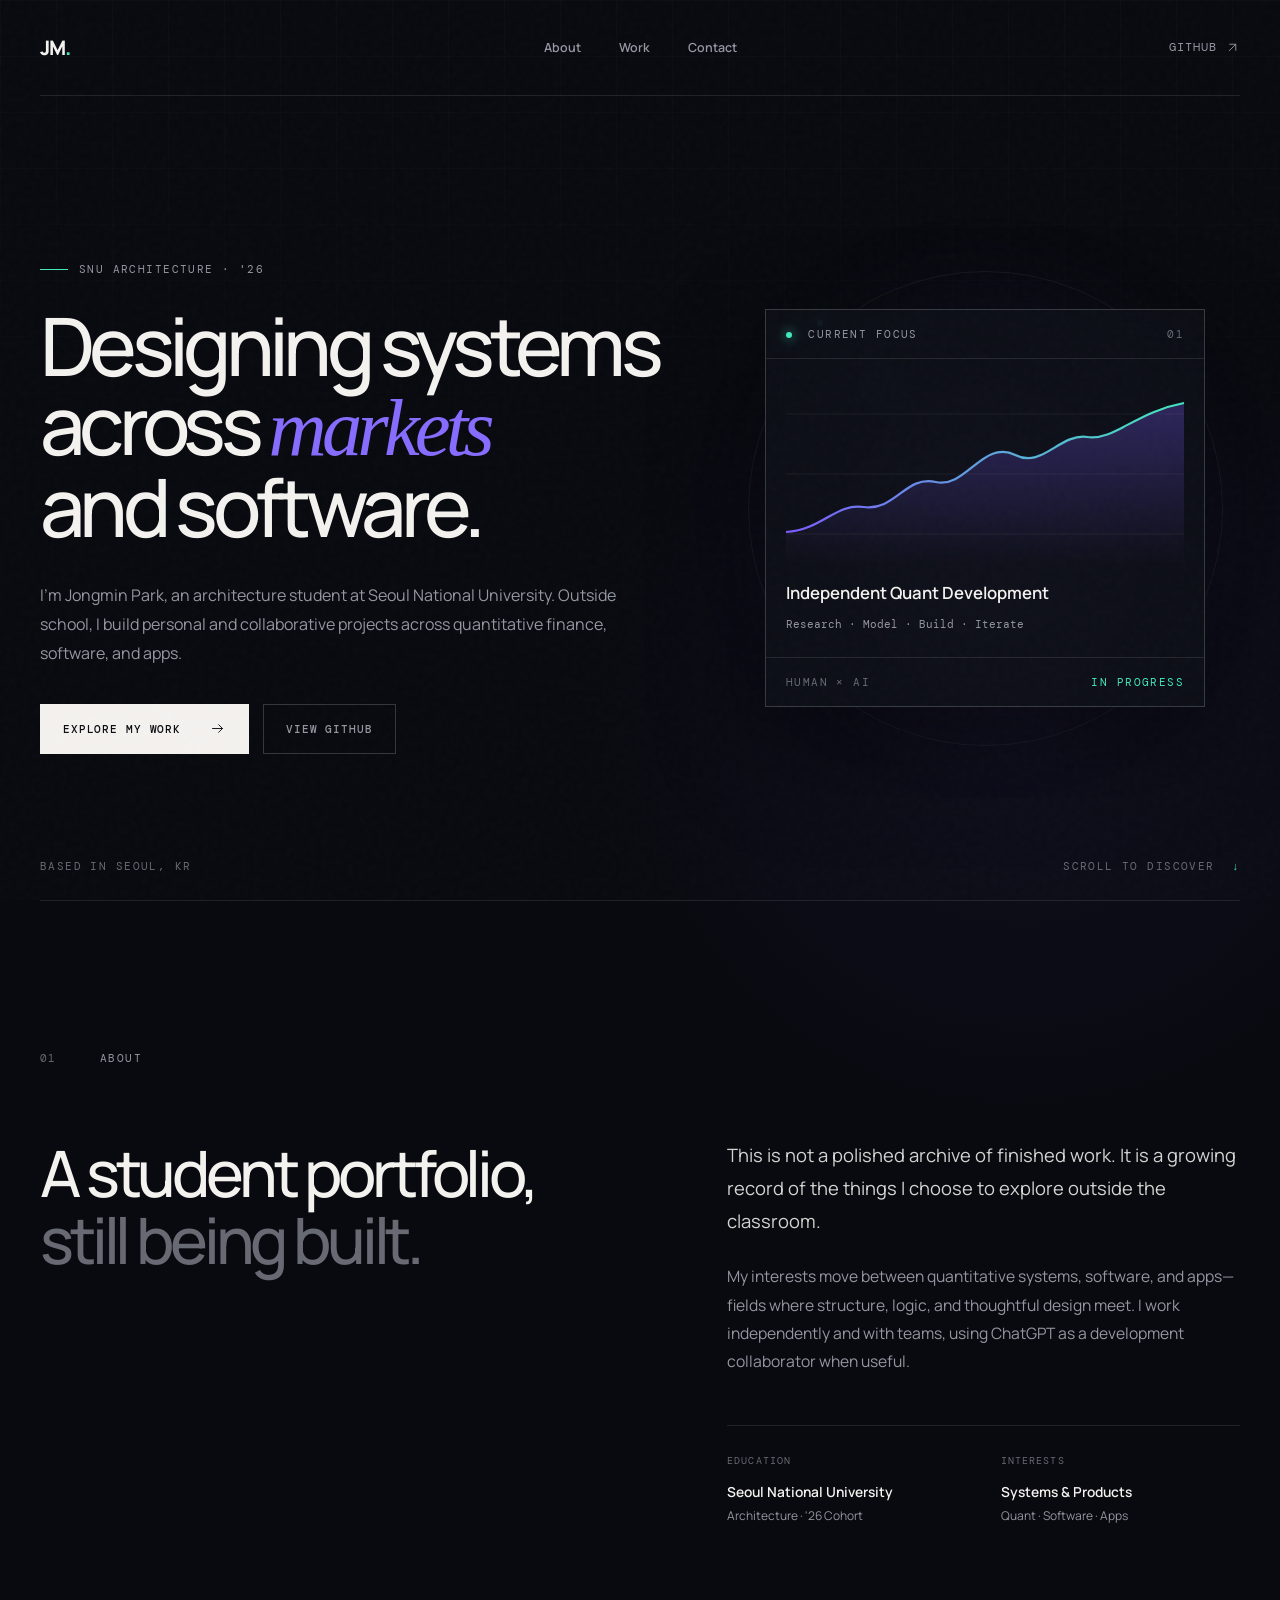
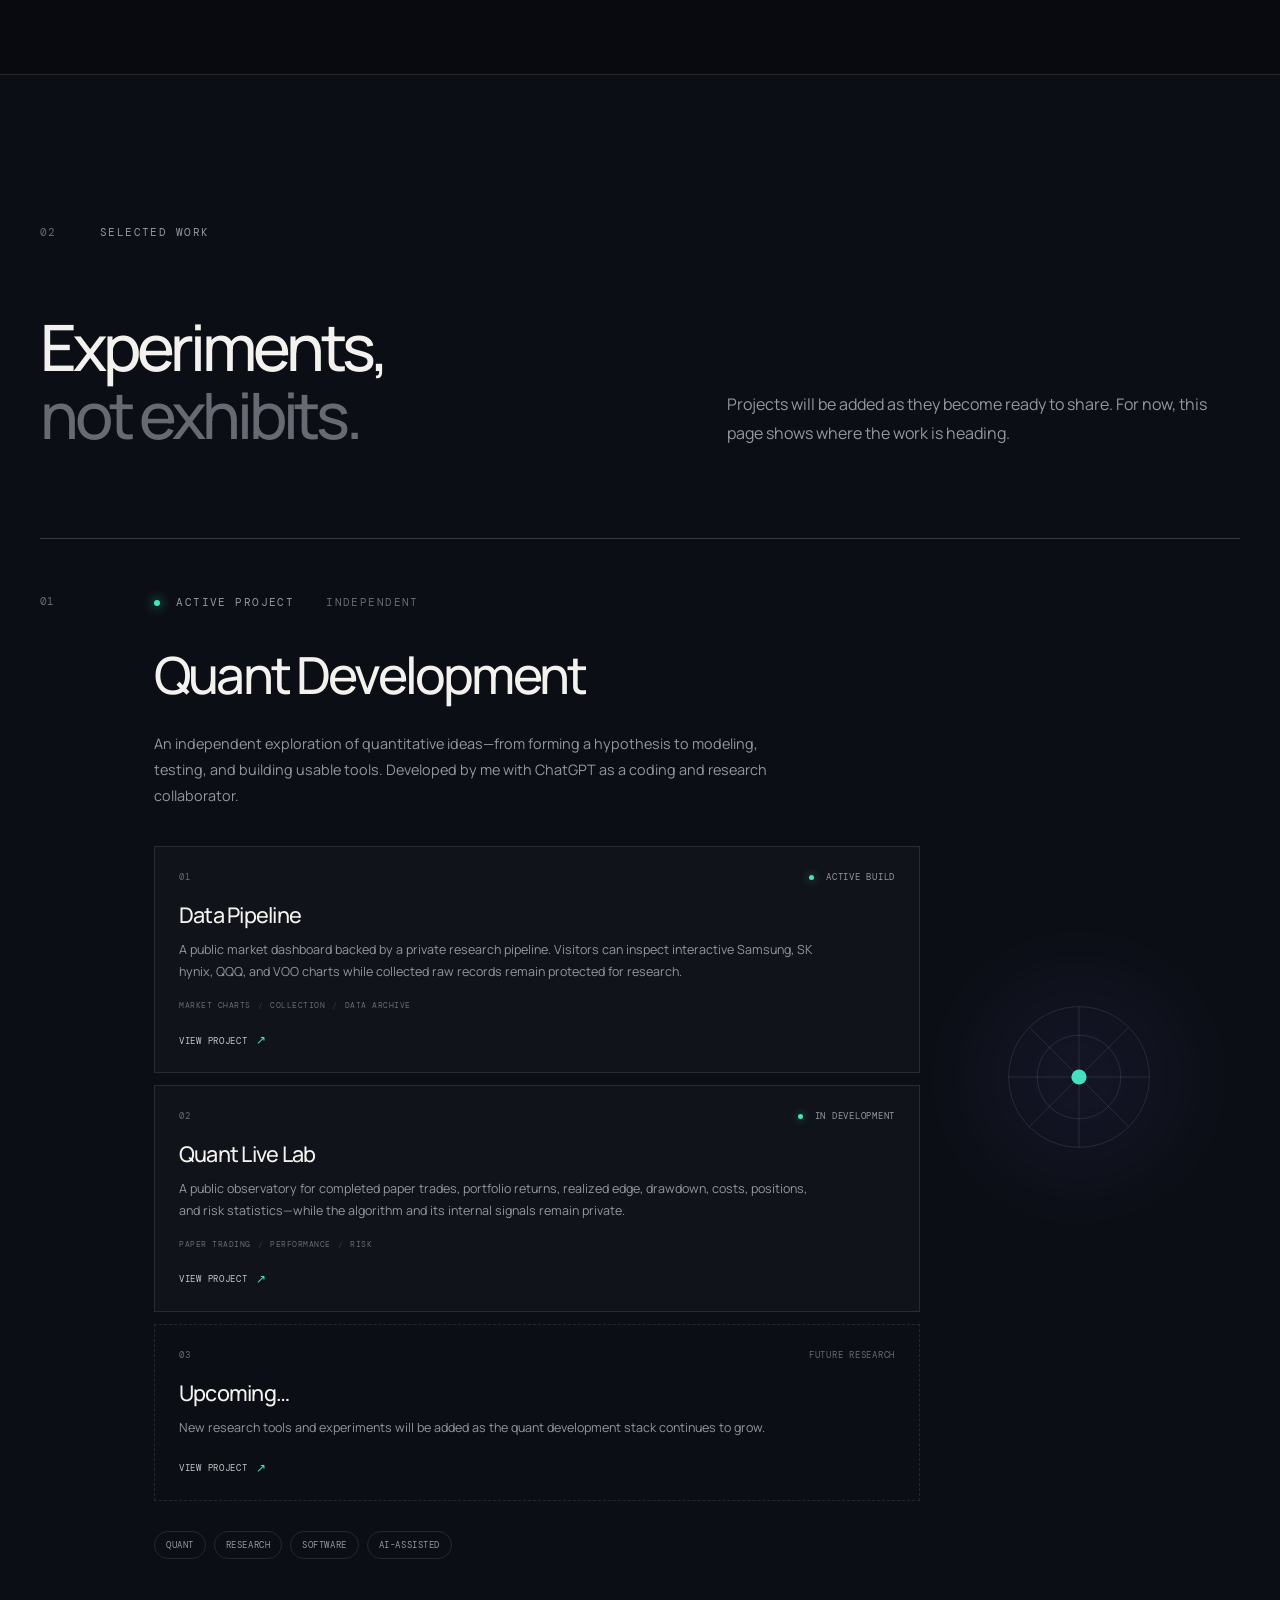
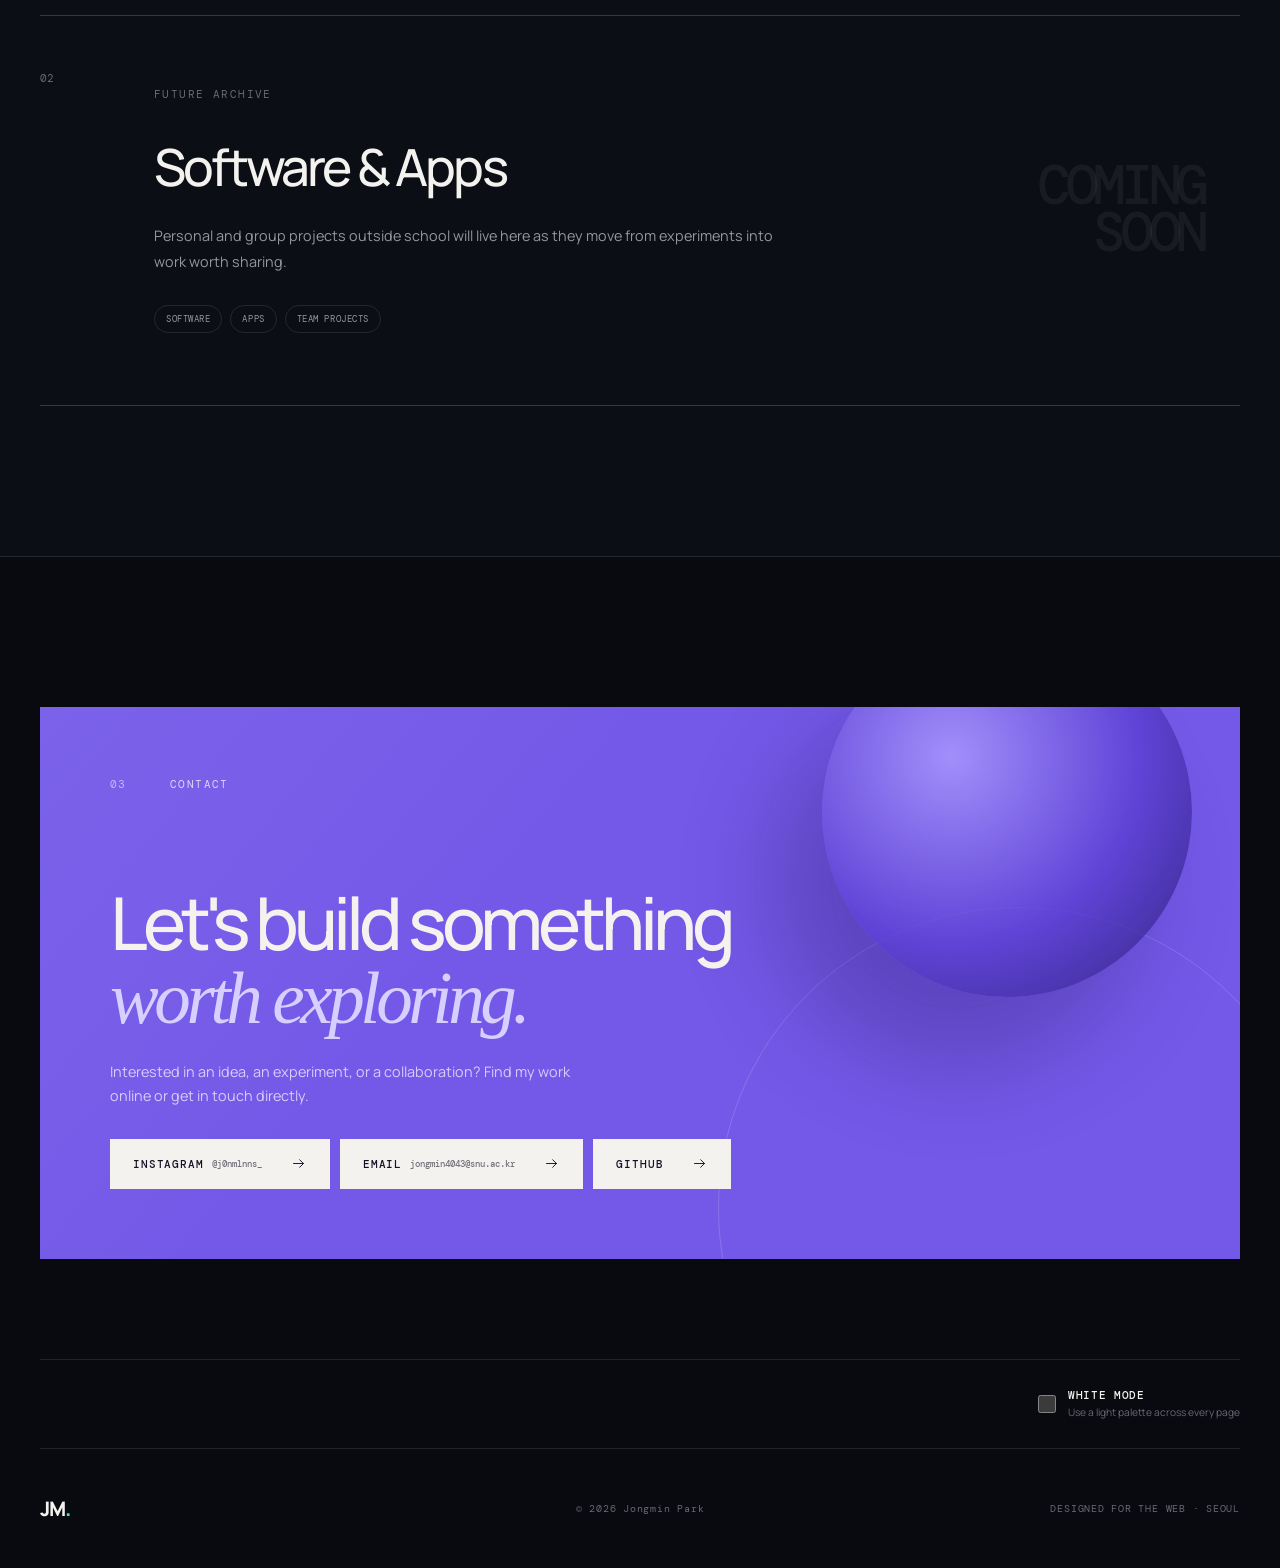
==== commit 5d562730: "Restore rich chart and fix instrument switching" ====
--- a/index.html
+++ b/index.html
@@ -23,8 +23,8 @@
       rel="stylesheet"
     />
     <script src="theme-init.js?v=theme-1"></script>
-    <link rel="stylesheet" href="style.css?v=public-7" />
-    <script src="script.js?v=public-7" defer></script>
+    <link rel="stylesheet" href="style.css?v=public-8" />
+    <script src="script.js?v=public-8" defer></script>
   </head>
   <body>
     <div class="page-noise" aria-hidden="true"></div>
--- a/style.css
+++ b/style.css
@@ -1973,6 +1973,14 @@
   height: 100%;
 }
 
+.pipeline-market-frame {
+  display: block;
+  width: 100%;
+  height: 100%;
+  border: 0;
+  background: #0a0d13;
+}
+
 .pipeline-widget-loading {
   display: grid;
   place-items: center;
@@ -2495,6 +2503,7 @@
     linear-gradient(90deg, rgba(20, 28, 42, 0.025) 1px, transparent 1px),
     #ffffff;
 }
+:root[data-theme="light"] .pipeline-market-frame { background: #ffffff; }
 :root[data-theme="light"] .pipeline-tooltip {
   background: rgba(255, 255, 255, 0.96);
   box-shadow: 0 12px 32px rgba(28, 37, 54, 0.12);
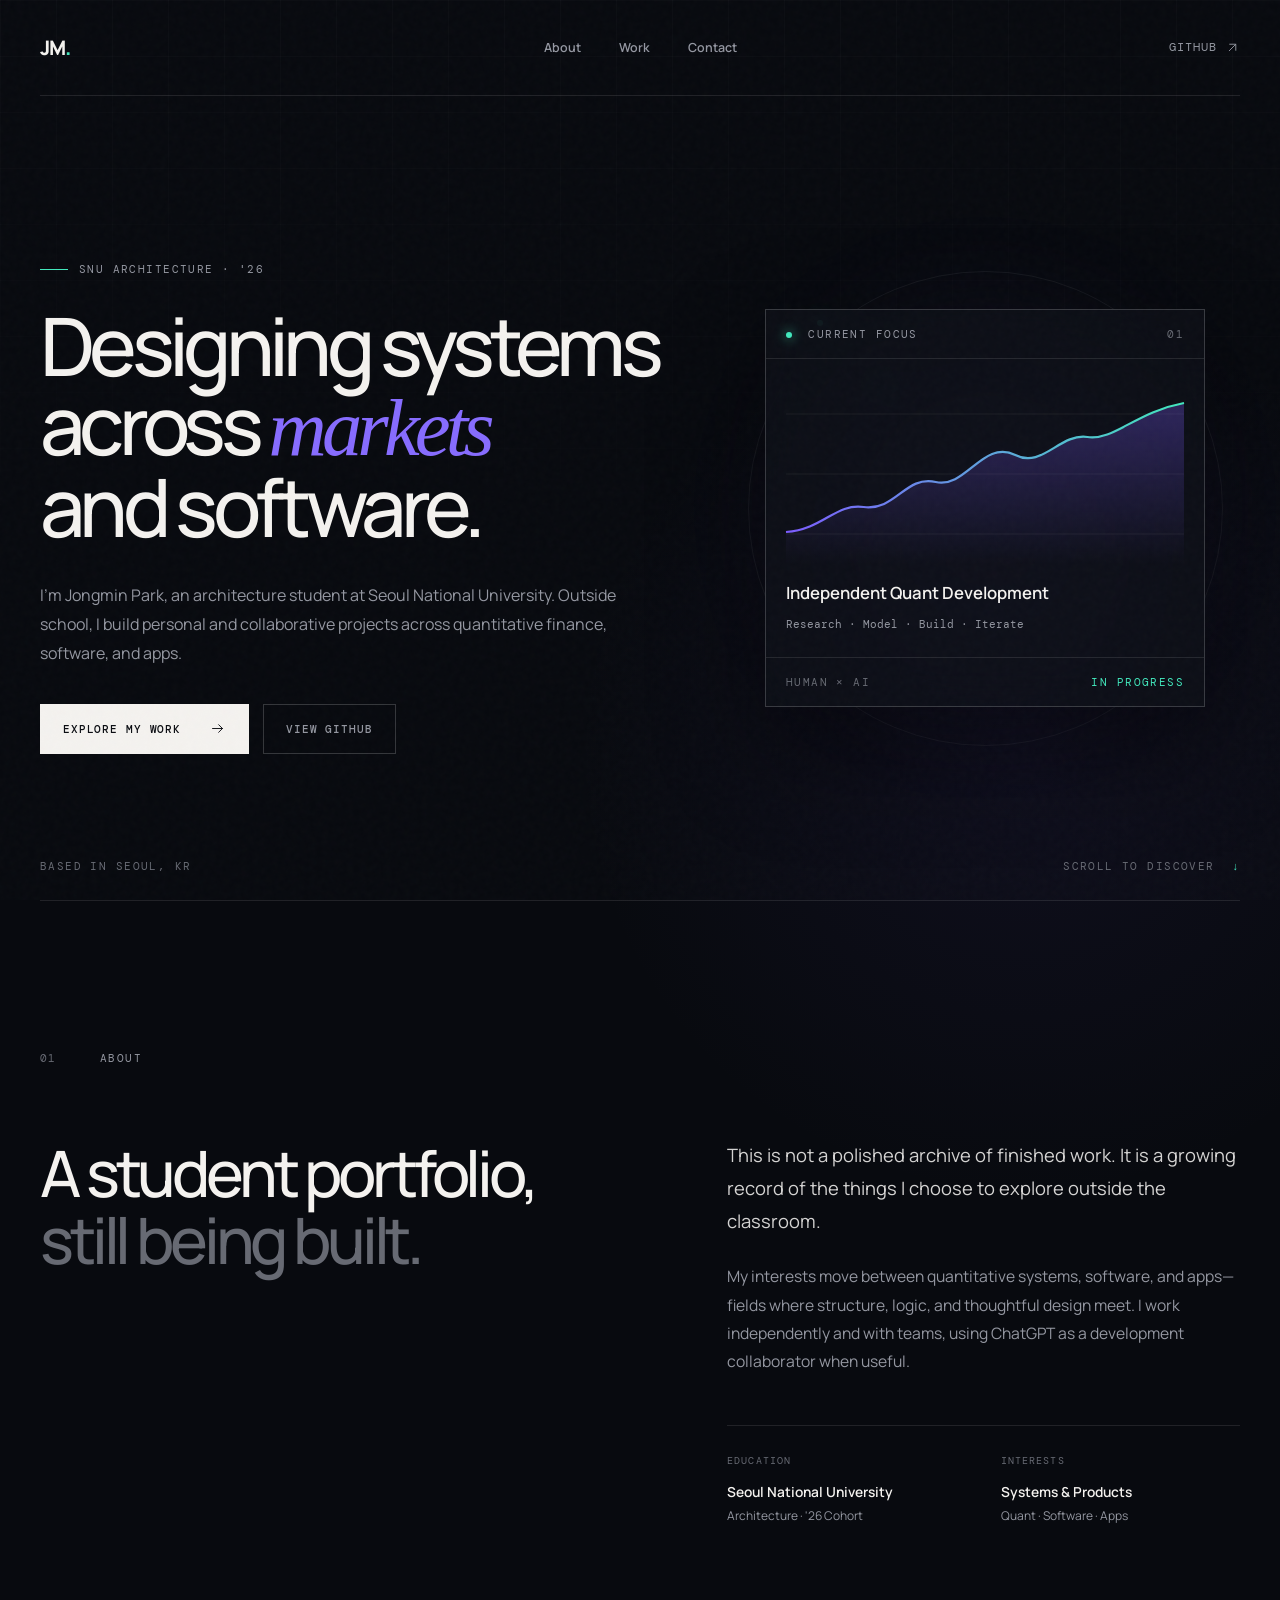
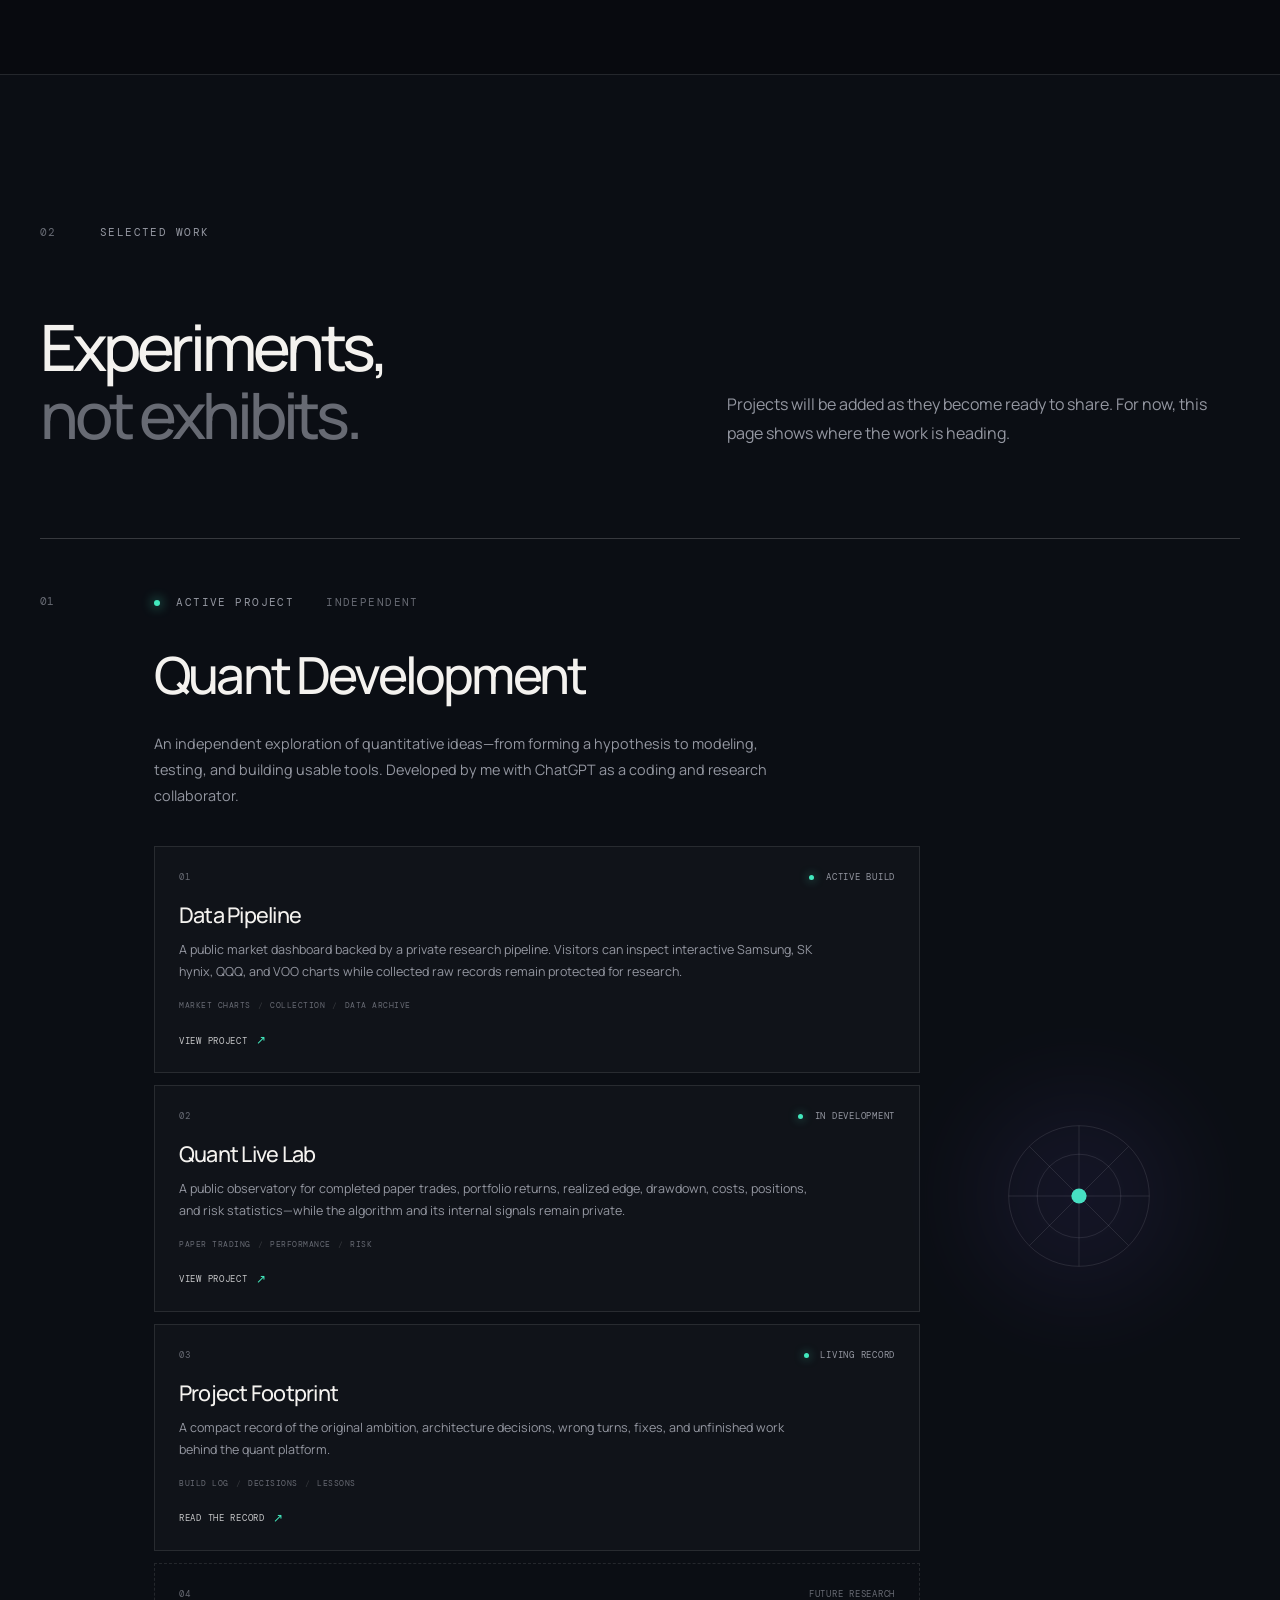
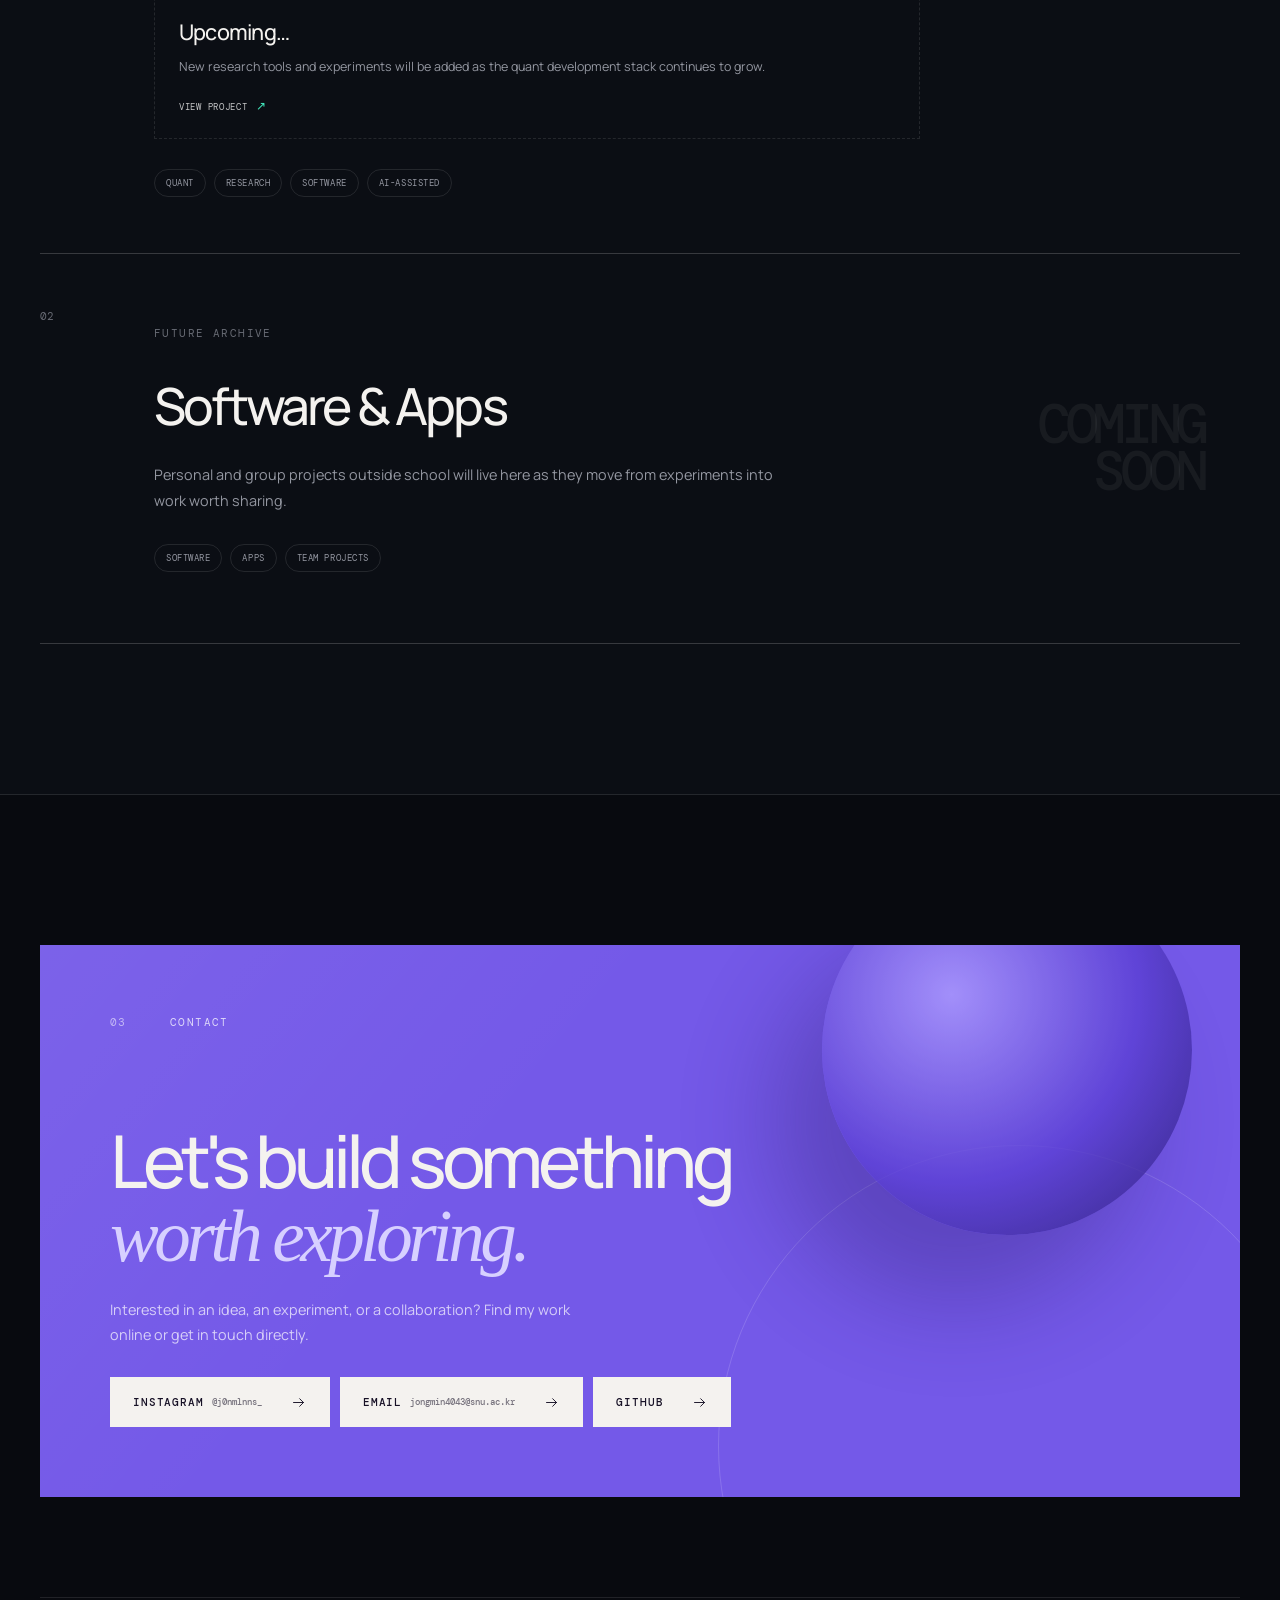
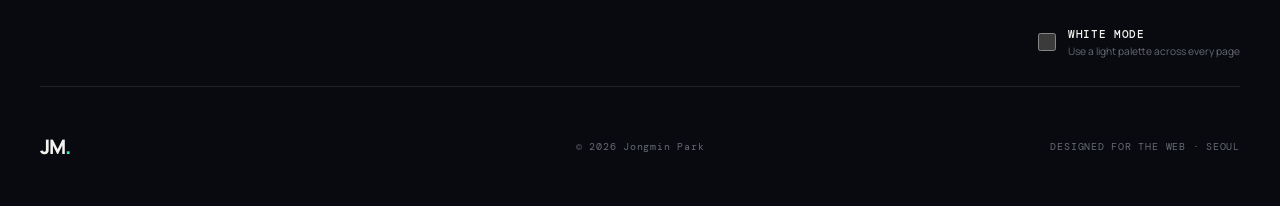
==== commit aea458ff: "Add quant project footprint" ====
--- a/index.html
+++ b/index.html
@@ -23,8 +23,8 @@
       rel="stylesheet"
     />
     <script src="theme-init.js?v=theme-1"></script>
-    <link rel="stylesheet" href="style.css?v=public-8" />
-    <script src="script.js?v=public-8" defer></script>
+    <link rel="stylesheet" href="style.css?v=public-11" />
+    <script src="script.js?v=public-7" defer></script>
   </head>
   <body>
     <div class="page-noise" aria-hidden="true"></div>
@@ -246,13 +246,34 @@
                 </a>
 
                 <a
+                  class="quant-module"
+                  id="project-footprint"
+                  href="project-footprint.html"
+                  aria-label="Open the Quant Development Footprint page"
+                >
+                  <div class="quant-module-header">
+                    <span class="quant-module-index">03</span>
+                    <span class="quant-module-status"><i></i> Living record</span>
+                  </div>
+                  <h4>Project Footprint</h4>
+                  <p>
+                    A compact record of the original ambition, architecture decisions,
+                    wrong turns, fixes, and unfinished work behind the quant platform.
+                  </p>
+                  <div class="quant-module-tags" aria-label="Project Footprint topics">
+                    <span>Build log</span><span>Decisions</span><span>Lessons</span>
+                  </div>
+                  <span class="quant-module-open">Read the record <i>↗</i></span>
+                </a>
+
+                <a
                   class="quant-module quant-module-upcoming"
                   id="quant-upcoming"
                   href="quant-upcoming.html"
                   aria-label="Open the Upcoming quant projects page"
                 >
                   <div class="quant-module-header">
-                    <span class="quant-module-index">03</span>
+                    <span class="quant-module-index">04</span>
                     <span>Future research</span>
                   </div>
                   <h4>Upcoming…</h4>
--- a/style.css
+++ b/style.css
@@ -1626,6 +1626,51 @@
   padding: 0 28px 22px;
 }
 
+.pipeline-view-tabs {
+  display: flex;
+  align-items: center;
+  gap: 8px;
+  min-height: 62px;
+  border-bottom: 1px solid var(--line);
+}
+
+.pipeline-view-tabs button {
+  padding: 8px 12px;
+  border: 1px solid var(--line);
+  border-radius: 999px;
+  background: rgba(255, 255, 255, 0.02);
+  color: var(--muted);
+  font-family: var(--mono);
+  font-size: 0.6rem;
+  cursor: pointer;
+}
+
+.pipeline-view-tabs button:hover,
+.pipeline-view-tabs button:focus-visible {
+  color: var(--ink);
+  border-color: rgba(135, 108, 255, 0.45);
+}
+
+.pipeline-view-tabs button.is-active {
+  border-color: rgba(66, 232, 189, 0.48);
+  background: rgba(66, 232, 189, 0.1);
+  color: var(--ink);
+}
+
+.pipeline-view-tabs > span {
+  margin-left: auto;
+  color: var(--subtle);
+  font-family: var(--mono);
+  font-size: 0.54rem;
+  letter-spacing: 0.04em;
+  text-transform: uppercase;
+}
+
+#pipeline-feed-view[hidden],
+#tradingview-tools-view[hidden] {
+  display: none;
+}
+
 .pipeline-chart-tools {
   min-height: 58px;
 }
@@ -1929,6 +1974,8 @@
   .pipeline-follow { padding: 7px 9px; }
   .pipeline-metrics > div { padding: 18px 20px; }
   .pipeline-chart-panel { padding: 0 12px 14px; }
+  .pipeline-view-tabs { flex-wrap: wrap; padding-block: 12px; }
+  .pipeline-view-tabs > span { width: 100%; margin-left: 0; }
   .pipeline-chart-tools { align-items: flex-start; flex-direction: column; justify-content: center; min-height: 94px; gap: 12px; }
   .pipeline-legend { flex-wrap: wrap; gap: 10px 14px; }
   .pipeline-canvas-wrap { height: 390px; min-height: 390px; max-height: 390px; }
@@ -2503,6 +2550,8 @@
     linear-gradient(90deg, rgba(20, 28, 42, 0.025) 1px, transparent 1px),
     #ffffff;
 }
+:root[data-theme="light"] .pipeline-view-tabs button { background: rgba(20, 28, 42, 0.03); }
+:root[data-theme="light"] .pipeline-view-tabs button.is-active { background: rgba(0, 143, 108, 0.1); }
 :root[data-theme="light"] .pipeline-market-frame { background: #ffffff; }
 :root[data-theme="light"] .pipeline-tooltip {
   background: rgba(255, 255, 255, 0.96);
@@ -2519,3 +2568,467 @@
 @media (max-width: 720px) {
   .theme-control { justify-content: flex-start; }
 }
+
+/* Quant Project Footprint */
+.footprint-page {
+  background:
+    radial-gradient(circle at 16% 12%, rgba(66, 232, 189, 0.055), transparent 25rem),
+    radial-gradient(circle at 84% 18%, rgba(135, 108, 255, 0.075), transparent 31rem),
+    var(--page);
+}
+
+.footprint-hero {
+  padding-bottom: 82px;
+}
+
+.footprint-hero h1 {
+  max-width: 1040px;
+}
+
+.footprint-hero .detail-intro {
+  max-width: 760px;
+}
+
+.footprint-thesis {
+  padding-block: 92px;
+  border-block: 1px solid var(--line);
+  background: rgba(14, 17, 24, 0.72);
+}
+
+.footprint-thesis-grid {
+  display: grid;
+  grid-template-columns: minmax(230px, 0.68fr) minmax(0, 1.32fr);
+  gap: 9%;
+  align-items: start;
+}
+
+.footprint-section-label,
+.footprint-phase,
+.footprint-state-label,
+.footprint-lesson-index {
+  color: var(--subtle);
+  font-family: var(--mono);
+  font-size: 0.68rem;
+  letter-spacing: 0.09em;
+  text-transform: uppercase;
+}
+
+.footprint-thesis h2,
+.footprint-state h2 {
+  margin: 15px 0 0;
+  font-size: clamp(2.45rem, 5vw, 5rem);
+  font-weight: 500;
+  line-height: 1;
+  letter-spacing: -0.06em;
+}
+
+.footprint-thesis h2 em,
+.footprint-state h2 em {
+  color: var(--violet);
+  font-family: Georgia, "Times New Roman", serif;
+  font-weight: 400;
+}
+
+.footprint-thesis-copy > p {
+  max-width: 670px;
+  margin: 0;
+  color: var(--muted);
+  font-size: 1rem;
+  line-height: 1.9;
+}
+
+.footprint-principles {
+  display: grid;
+  grid-template-columns: repeat(3, minmax(0, 1fr));
+  margin-top: 44px;
+  border-block: 1px solid var(--line);
+}
+
+.footprint-principles div {
+  padding: 20px 18px 20px 0;
+}
+
+.footprint-principles div + div {
+  padding-left: 18px;
+  border-left: 1px solid var(--line);
+}
+
+.footprint-principles span {
+  display: block;
+  margin-bottom: 8px;
+  color: var(--mint);
+  font-family: var(--mono);
+  font-size: 0.6rem;
+  letter-spacing: 0.08em;
+  text-transform: uppercase;
+}
+
+.footprint-principles strong {
+  font-size: 0.83rem;
+  font-weight: 500;
+}
+
+.footprint-log {
+  padding-block: 108px 122px;
+}
+
+.footprint-log-head {
+  display: flex;
+  justify-content: space-between;
+  gap: 40px;
+  align-items: end;
+  margin-bottom: 62px;
+}
+
+.footprint-log-head h2 {
+  max-width: 680px;
+  margin: 15px 0 0;
+  font-size: clamp(2.55rem, 5.2vw, 5.2rem);
+  font-weight: 500;
+  line-height: 0.98;
+  letter-spacing: -0.065em;
+}
+
+.footprint-log-head > p {
+  max-width: 350px;
+  margin: 0;
+  color: var(--muted);
+  font-size: 0.82rem;
+  line-height: 1.75;
+}
+
+.footprint-timeline {
+  position: relative;
+  margin: 0;
+  padding: 0;
+  list-style: none;
+}
+
+.footprint-timeline::before {
+  position: absolute;
+  top: 22px;
+  bottom: 22px;
+  left: 103px;
+  width: 1px;
+  background: linear-gradient(var(--mint), var(--violet) 72%, var(--line));
+  content: "";
+}
+
+.footprint-entry {
+  position: relative;
+  display: grid;
+  grid-template-columns: 72px 1fr;
+  gap: 62px;
+  padding: 0 0 68px;
+}
+
+.footprint-entry:last-child {
+  padding-bottom: 0;
+}
+
+.footprint-entry::before {
+  position: absolute;
+  top: 9px;
+  left: 98px;
+  width: 9px;
+  height: 9px;
+  border: 2px solid var(--page);
+  border-radius: 50%;
+  background: var(--mint);
+  box-shadow: 0 0 0 1px rgba(66, 232, 189, 0.38), 0 0 18px rgba(66, 232, 189, 0.28);
+  content: "";
+}
+
+.footprint-entry.is-detour::before {
+  background: var(--violet);
+  box-shadow: 0 0 0 1px rgba(135, 108, 255, 0.42), 0 0 18px rgba(135, 108, 255, 0.28);
+}
+
+.footprint-entry > div {
+  padding: 0 0 30px 34px;
+  border-bottom: 1px solid var(--line);
+}
+
+.footprint-phase {
+  display: block;
+  padding-top: 4px;
+}
+
+.footprint-entry-topline {
+  display: flex;
+  flex-wrap: wrap;
+  gap: 12px;
+  align-items: center;
+  margin-bottom: 13px;
+}
+
+.footprint-entry-topline span {
+  padding: 5px 8px;
+  border: 1px solid var(--line);
+  border-radius: 999px;
+  color: var(--subtle);
+  font-family: var(--mono);
+  font-size: 0.53rem;
+  letter-spacing: 0.06em;
+  text-transform: uppercase;
+}
+
+.footprint-entry.is-detour .footprint-entry-topline span {
+  border-color: rgba(135, 108, 255, 0.35);
+  color: #b8aaff;
+}
+
+.footprint-entry h3 {
+  margin: 0 0 12px;
+  font-size: clamp(1.45rem, 2.7vw, 2.35rem);
+  font-weight: 500;
+  letter-spacing: -0.045em;
+}
+
+.footprint-entry p {
+  max-width: 760px;
+  margin: 0;
+  color: var(--muted);
+  font-size: 0.86rem;
+  line-height: 1.82;
+}
+
+.footprint-entry strong {
+  color: var(--ink);
+  font-weight: 500;
+}
+
+.footprint-state {
+  padding-block: 104px 116px;
+  border-block: 1px solid var(--line);
+  background: #0b0e14;
+}
+
+.footprint-state-head {
+  display: grid;
+  grid-template-columns: minmax(230px, 0.7fr) minmax(0, 1.3fr);
+  gap: 9%;
+  align-items: end;
+  margin-bottom: 58px;
+}
+
+.footprint-state-head > p {
+  max-width: 620px;
+  margin: 0;
+  color: var(--muted);
+  font-size: 0.9rem;
+  line-height: 1.8;
+}
+
+.footprint-state-grid {
+  display: grid;
+  grid-template-columns: repeat(3, minmax(0, 1fr));
+  border: 1px solid var(--line-strong);
+}
+
+.footprint-state-card {
+  min-height: 310px;
+  padding: 28px;
+}
+
+.footprint-state-card + .footprint-state-card {
+  border-left: 1px solid var(--line);
+}
+
+.footprint-state-card h3 {
+  margin: 16px 0 19px;
+  font-size: 1.25rem;
+  font-weight: 500;
+  letter-spacing: -0.035em;
+}
+
+.footprint-state-card ul {
+  margin: 0;
+  padding: 0;
+  list-style: none;
+}
+
+.footprint-state-card li {
+  position: relative;
+  padding: 12px 0 12px 17px;
+  border-top: 1px solid var(--line);
+  color: var(--muted);
+  font-size: 0.76rem;
+  line-height: 1.55;
+}
+
+.footprint-state-card li::before {
+  position: absolute;
+  top: 18px;
+  left: 1px;
+  width: 5px;
+  height: 5px;
+  border-radius: 50%;
+  background: var(--mint);
+  content: "";
+}
+
+.footprint-state-card.is-next li::before {
+  background: var(--violet);
+}
+
+.footprint-state-card.is-private li::before {
+  border: 1px solid var(--subtle);
+  background: transparent;
+}
+
+.footprint-lessons {
+  padding-block: 108px 124px;
+}
+
+.footprint-lessons h2 {
+  max-width: 800px;
+  margin: 15px 0 54px;
+  font-size: clamp(2.4rem, 5vw, 4.9rem);
+  font-weight: 500;
+  line-height: 1;
+  letter-spacing: -0.06em;
+}
+
+.footprint-lessons-grid {
+  display: grid;
+  grid-template-columns: repeat(2, minmax(0, 1fr));
+  border-top: 1px solid var(--line-strong);
+}
+
+.footprint-lesson {
+  display: grid;
+  grid-template-columns: 38px minmax(0, 1fr);
+  gap: 18px;
+  min-height: 168px;
+  padding: 26px 28px 26px 0;
+  border-bottom: 1px solid var(--line);
+}
+
+.footprint-lesson:nth-child(odd) {
+  border-right: 1px solid var(--line);
+}
+
+.footprint-lesson:nth-child(even) {
+  padding-left: 28px;
+}
+
+.footprint-lesson h3 {
+  margin: 0 0 10px;
+  font-size: 1.05rem;
+  font-weight: 500;
+  letter-spacing: -0.03em;
+}
+
+.footprint-lesson p {
+  margin: 0;
+  color: var(--muted);
+  font-size: 0.78rem;
+  line-height: 1.7;
+}
+
+:root[data-theme="light"] .footprint-page {
+  background:
+    radial-gradient(circle at 16% 12%, rgba(0, 143, 108, 0.05), transparent 25rem),
+    radial-gradient(circle at 84% 18%, rgba(101, 73, 220, 0.07), transparent 31rem),
+    var(--page);
+}
+
+:root[data-theme="light"] .footprint-thesis,
+:root[data-theme="light"] .footprint-state {
+  background: #edf1f7;
+}
+
+:root[data-theme="light"] .footprint-entry::before {
+  border-color: var(--page);
+}
+
+:root[data-theme="light"] .footprint-entry.is-detour .footprint-entry-topline span {
+  color: #6549dc;
+}
+
+:root[data-theme="light"] .footprint-state-grid {
+  background: rgba(255, 255, 255, 0.7);
+}
+
+@media (max-width: 900px) {
+  .footprint-thesis-grid,
+  .footprint-state-head {
+    grid-template-columns: 1fr;
+    gap: 46px;
+  }
+
+  .footprint-state-grid {
+    grid-template-columns: 1fr;
+  }
+
+  .footprint-state-card {
+    min-height: 0;
+  }
+
+  .footprint-state-card + .footprint-state-card {
+    border-top: 1px solid var(--line);
+    border-left: 0;
+  }
+}
+
+@media (max-width: 720px) {
+  .footprint-hero {
+    padding-bottom: 64px;
+  }
+
+  .footprint-thesis,
+  .footprint-log,
+  .footprint-state,
+  .footprint-lessons {
+    padding-block: 76px;
+  }
+
+  .footprint-principles,
+  .footprint-lessons-grid {
+    grid-template-columns: 1fr;
+  }
+
+  .footprint-principles div + div {
+    padding-left: 0;
+    border-top: 1px solid var(--line);
+    border-left: 0;
+  }
+
+  .footprint-log-head {
+    align-items: start;
+    flex-direction: column;
+    margin-bottom: 48px;
+  }
+
+  .footprint-timeline::before {
+    left: 5px;
+  }
+
+  .footprint-entry {
+    grid-template-columns: 1fr;
+    gap: 9px;
+    padding-left: 28px;
+    padding-bottom: 52px;
+  }
+
+  .footprint-entry::before,
+  .footprint-entry.is-detour::before {
+    left: 0;
+  }
+
+  .footprint-entry > div {
+    padding-left: 0;
+  }
+
+  .footprint-lessons-grid {
+    display: block;
+  }
+
+  .footprint-lesson,
+  .footprint-lesson:nth-child(even) {
+    min-height: 0;
+    padding: 24px 0;
+    border-right: 0;
+  }
+}
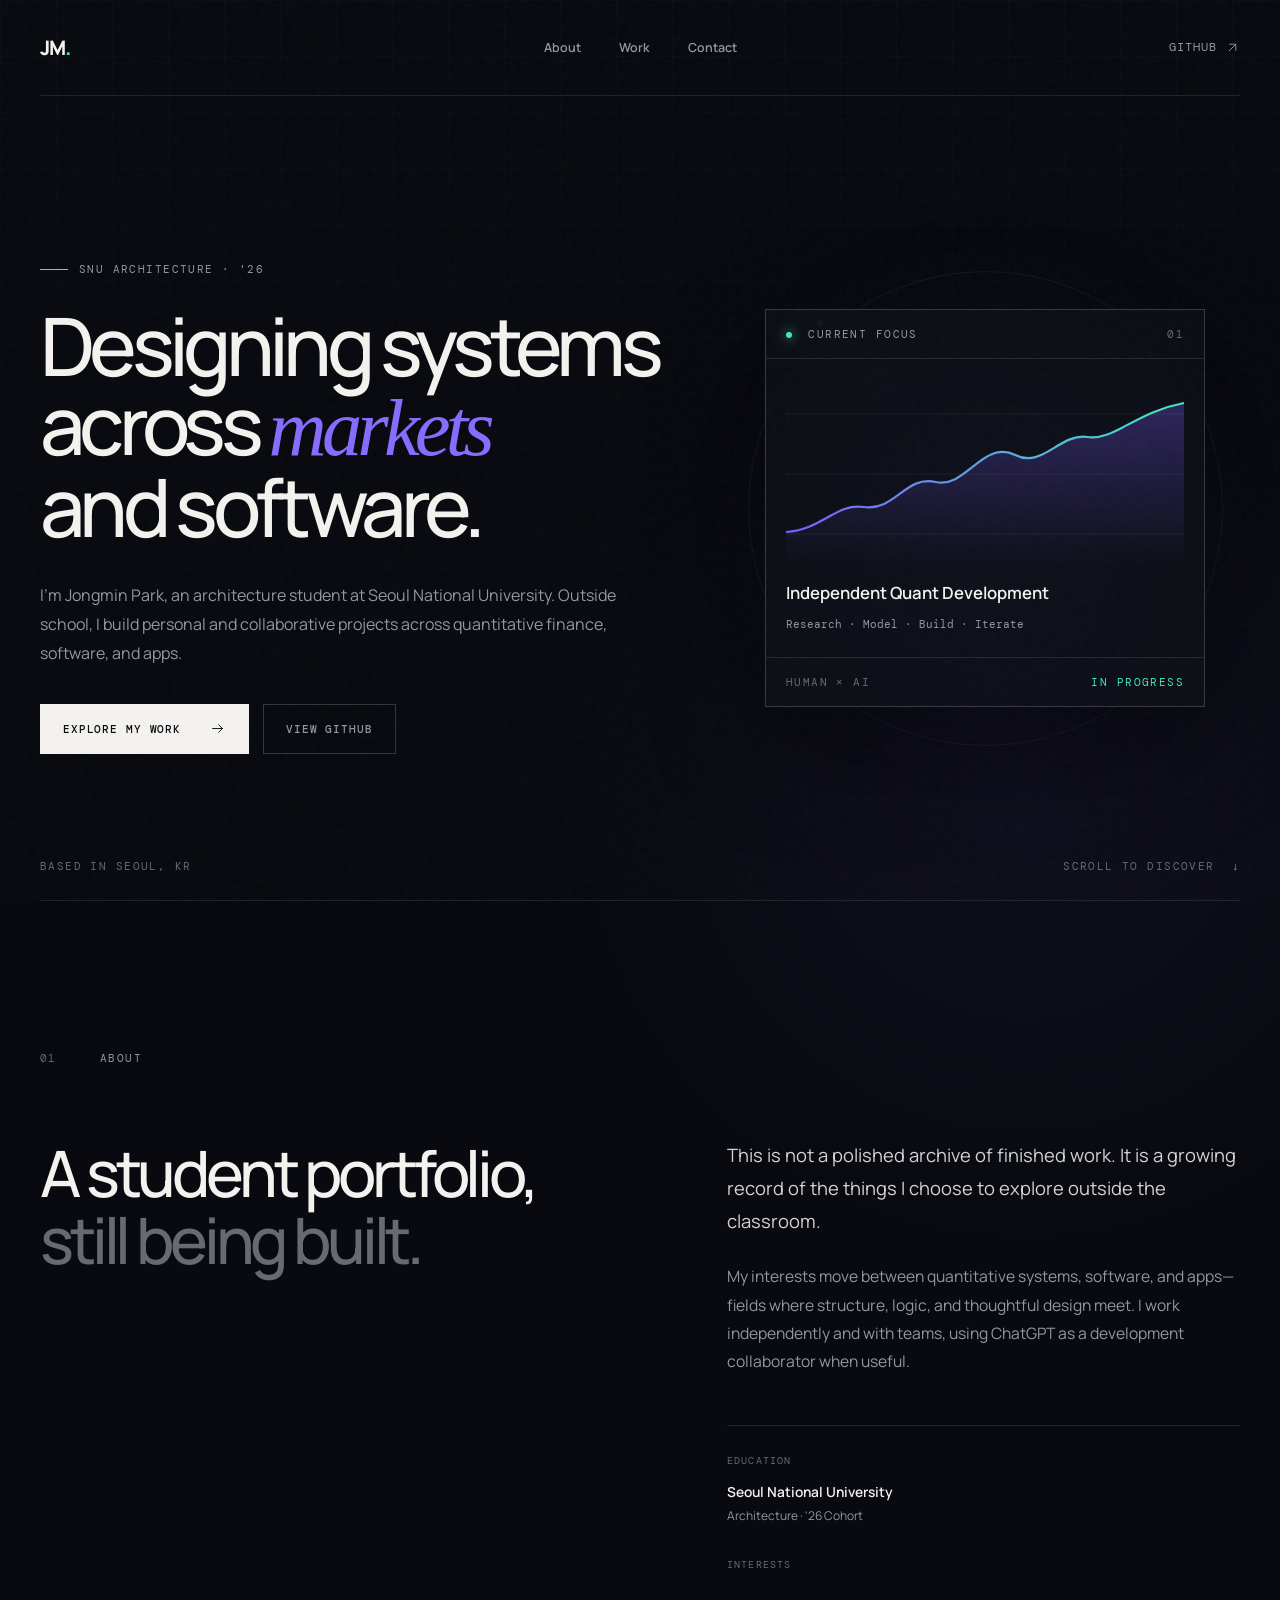
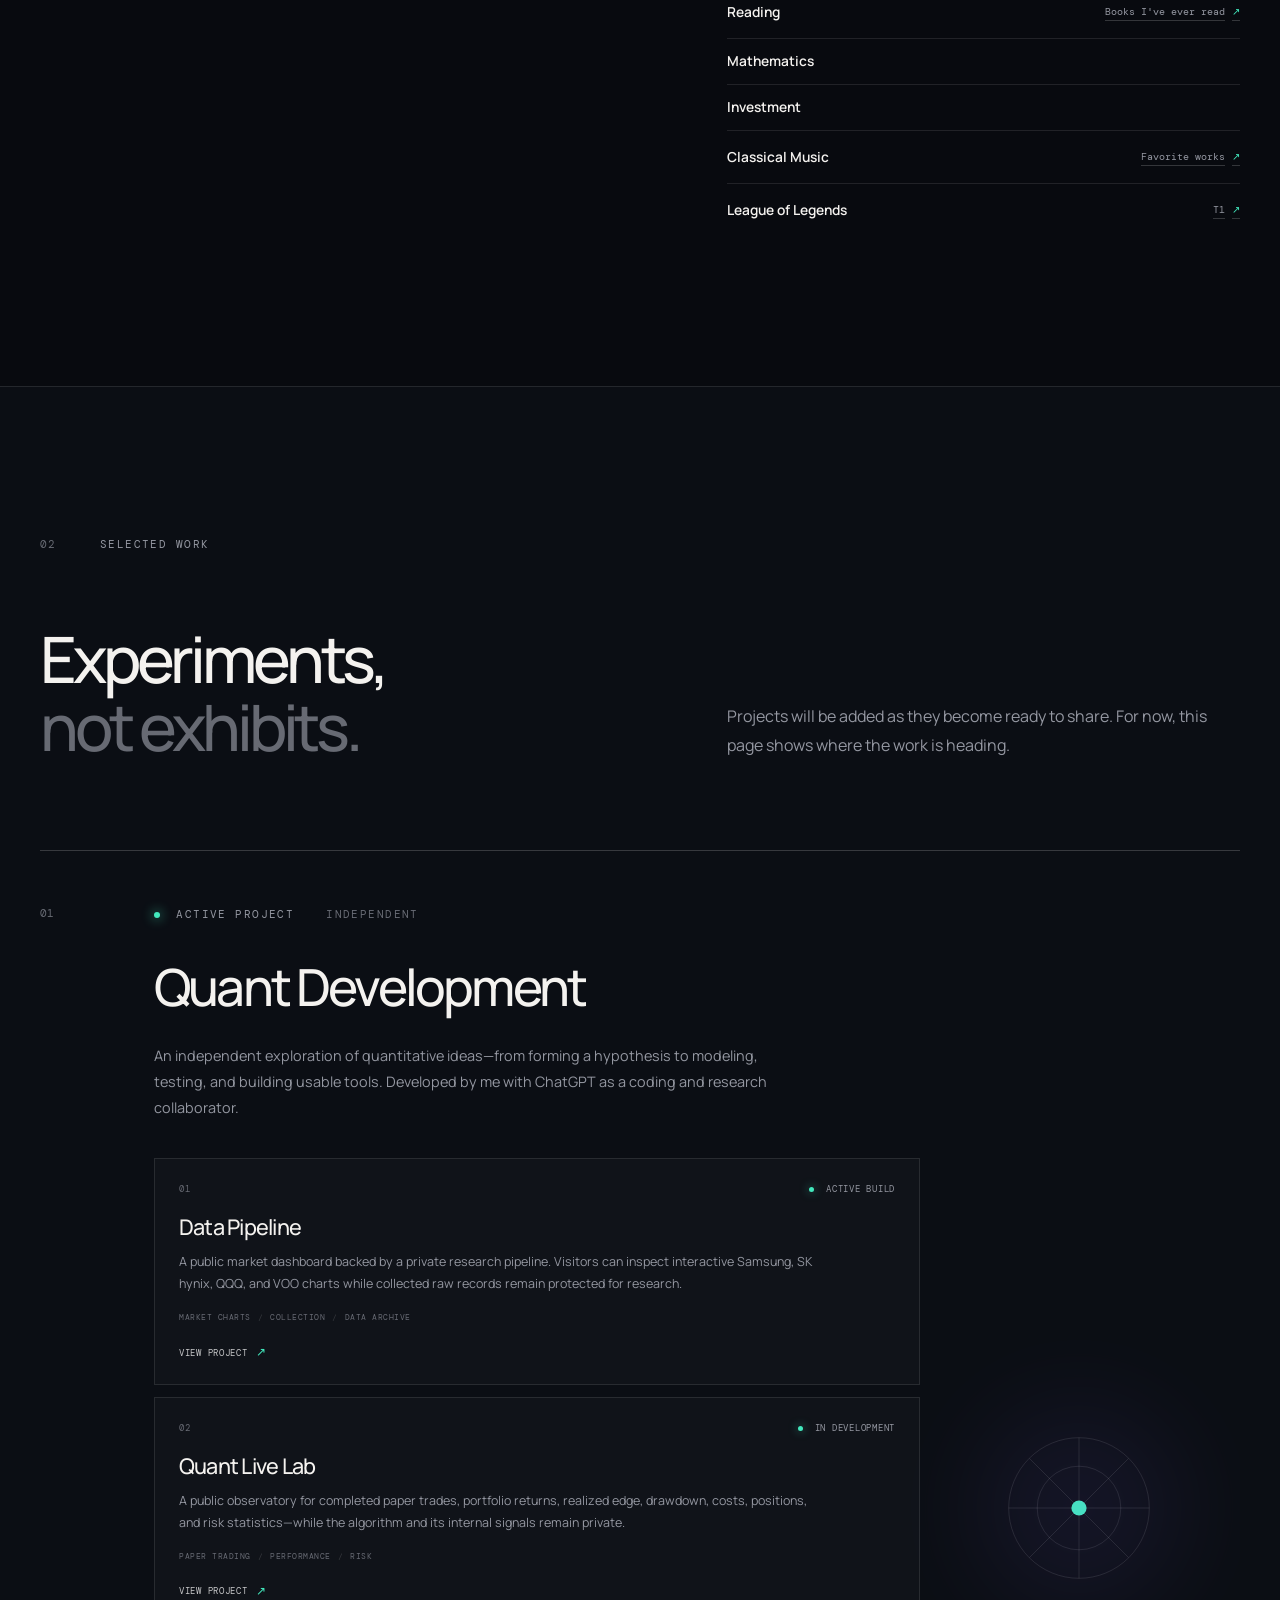
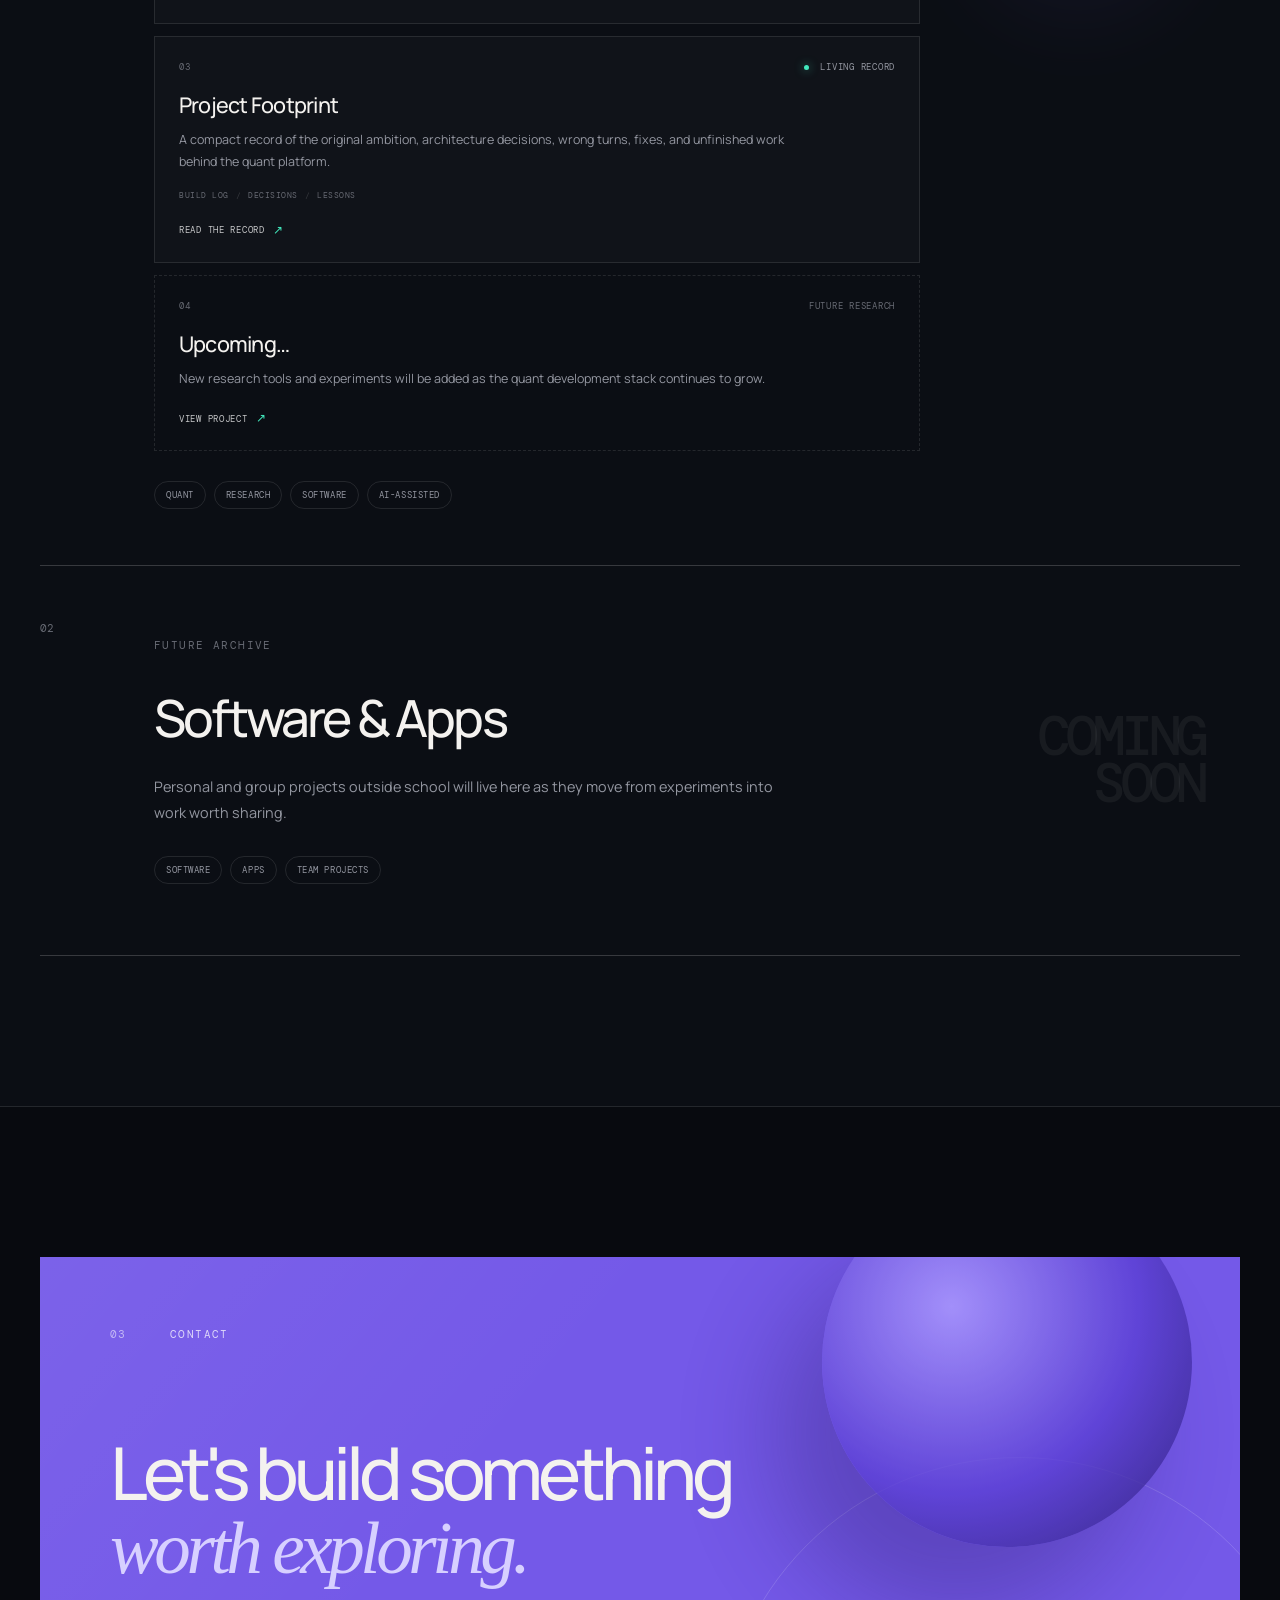
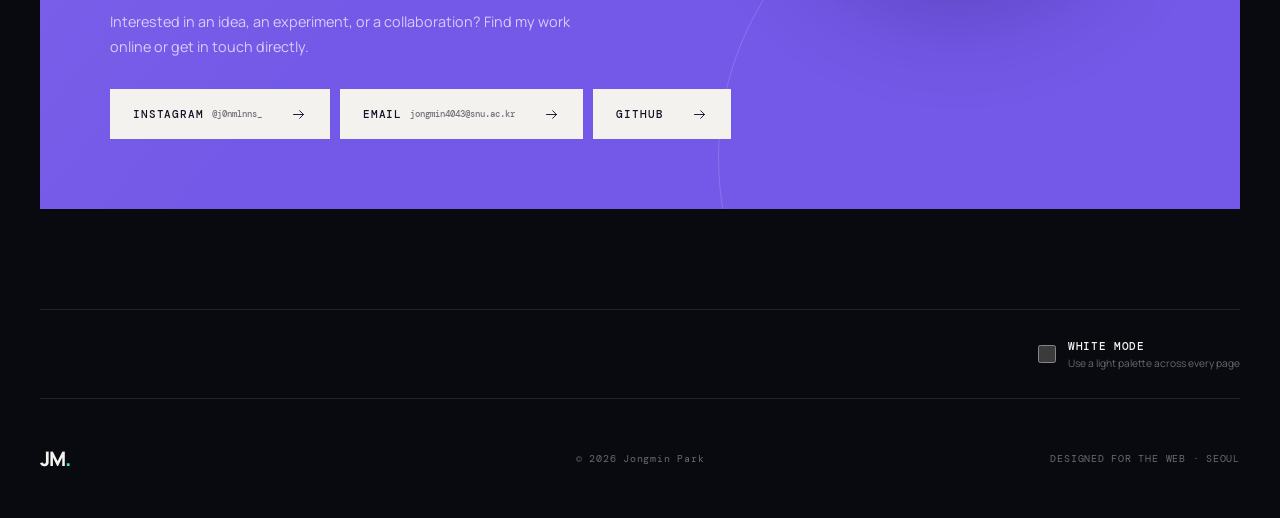
==== commit 93b3c318: "Personalize interests with book, classical music, and T1 popovers" ====
--- a/index.html
+++ b/index.html
@@ -24,7 +24,9 @@
     />
     <script src="theme-init.js?v=theme-1"></script>
     <link rel="stylesheet" href="style.css?v=public-11" />
+    <link rel="stylesheet" href="interests.css?v=1" />
     <script src="script.js?v=public-7" defer></script>
+    <script src="interests.js?v=1" defer></script>
   </head>
   <body>
     <div class="page-noise" aria-hidden="true"></div>
@@ -159,10 +161,96 @@
                 <strong>Seoul National University</strong>
                 <p>Architecture · '26 Cohort</p>
               </div>
-              <div>
-                <span>INTERESTS</span>
-                <strong>Systems & Products</strong>
-                <p>Quant · Software · Apps</p>
+              <div class="about-interests">
+                <span id="interests-title">INTERESTS</span>
+                <ul class="interest-list" aria-labelledby="interests-title">
+                  <li class="interest-item">
+                    <strong class="interest-name">Reading</strong>
+                    <div class="interest-disclosure">
+                      <button class="interest-trigger" id="books-trigger" type="button" popovertarget="books-popover" aria-controls="books-popover" aria-expanded="false">
+                        Books I've ever read <i aria-hidden="true">↗</i>
+                      </button>
+                      <div class="interest-popover" id="books-popover" popover="auto" role="region" aria-labelledby="books-heading" tabindex="0">
+                        <h3 id="books-heading">Books I've ever read</h3>
+                        <ul class="interest-detail-list">
+                          <li>A History of Western Thought - Gunnar Skirbekk &amp; Nils Gilje</li>
+                          <li>The Structure of Scientific Revolutions - Thomas S. Kuhn</li>
+                          <li>Demian - Hermann Hesse</li>
+                          <li>Anna Karenina - Leo Tolstoy</li>
+                          <li>The Death of Ivan Ilyich - Leo Tolstoy</li>
+                          <li>White Nights - Fyodor Dostoevsky</li>
+                          <li>Crime and Punishment - Fyodor Dostoevsky</li>
+                          <li>The Brothers Karamazov - Fyodor Dostoevsky</li>
+                          <li>Discourse on the Method - René Descartes</li>
+                          <li>Silent Spring - Rachel Carson</li>
+                          <li>Dune (Volumes 1 &amp; 2) - Frank Herbert</li>
+                          <li>Aesthetic Odyssey - Jin Jung-kwon</li>
+                          <li>The Count of Monte Cristo - Alexandre Dumas</li>
+                          <li>The Great Gatsby - F. Scott Fitzgerald</li>
+                          <li>Journey to Mujin - Kim Seung-ok</li>
+                          <li>Faust - Johann Wolfgang von Goethe</li>
+                          <li>Brave New World - Aldous Huxley</li>
+                          <li>A Stray Bullet - Lee Beom-seon</li>
+                          <li>The Three-Body Problem - Liu Cixin</li>
+                          <li>Entropy: A New World View - Jeremy Rifkin &amp; Ted Howard</li>
+                          <li>One Up on Wall Street - Peter Lynch &amp; John Rothchild</li>
+                          <li>The Little Book of Common Sense Investing - John C. Bogle</li>
+                          <li>The Prince - Niccolò Machiavelli</li>
+                          <li>The Moon and Sixpence - W. Somerset Maugham</li>
+                          <li>Of Human Bondage - W. Somerset Maugham <small class="interest-reading-status">Currently reading</small></li>
+                          <li>The Stranger - Albert Camus</li>
+                          <li>A Portrait of Youthful Days - Yi Mun-yol</li>
+                          <li>Snow Country - Yasunari Kawabata</li>
+                          <li>The Unbearable Lightness of Being - Milan Kundera</li>
+                          <li>Pride and Prejudice - Jane Austen</li>
+                        </ul>
+                      </div>
+                    </div>
+                  </li>
+                  <li class="interest-item">
+                    <strong class="interest-name">Mathematics</strong>
+                  </li>
+                  <li class="interest-item">
+                    <strong class="interest-name">Investment</strong>
+                  </li>
+                  <li class="interest-item">
+                    <strong class="interest-name">Classical Music</strong>
+                    <div class="interest-disclosure">
+                      <button class="interest-trigger" id="music-trigger" type="button" popovertarget="music-popover" aria-controls="music-popover" aria-expanded="false">
+                        Favorite works <i aria-hidden="true">↗</i>
+                      </button>
+                      <div class="interest-popover" id="music-popover" popover="auto" role="region" aria-labelledby="music-heading" tabindex="0">
+                        <h3 id="music-heading">Favorite classical works</h3>
+                        <ul class="interest-detail-list">
+                          <li>Piano Concerto No. 2 - Sergei Rachmaninoff</li>
+                          <li>Piano Concerto No. 3 - Sergei Rachmaninoff</li>
+                          <li>Symphony No. 2 - Sergei Rachmaninoff</li>
+                          <li>Symphony No. 5 - Pyotr Ilyich Tchaikovsky</li>
+                          <li>Symphony No. 6 - Pyotr Ilyich Tchaikovsky</li>
+                          <li>Symphony No. 2 - Jean Sibelius</li>
+                          <li>Serenade for Strings - Antonín Dvořák</li>
+                          <li>Waltzes - Johann Strauss II</li>
+                          <li>Piano Concerto - Robert Schumann</li>
+                          <li>Sposalizio - Franz Liszt</li>
+                          <li>Liebesträum No. 3 - Franz Liszt</li>
+                          <li>Piano Sonata No. 4 - Alexander Scriabin</li>
+                          <li>Valse, Op. 38 - Alexander Scriabin</li>
+                        </ul>
+                      </div>
+                    </div>
+                  </li>
+                  <li class="interest-item">
+                    <strong class="interest-name">League of Legends</strong>
+                    <div class="interest-disclosure">
+                      <button class="interest-trigger" id="t1-trigger" type="button" popovertarget="t1-popover" aria-controls="t1-popover" aria-expanded="false">
+                        T1 <i aria-hidden="true">↗</i>
+                      </button>
+                      <div class="interest-popover interest-popover-small" id="t1-popover" popover="auto" role="region" aria-labelledby="faker-heading" tabindex="0">
+                        <h3 id="faker-heading">Faker</h3>
+                      </div>
+                    </div>
+                  </li>
+                </ul>
               </div>
             </div>
           </div>
@@ -383,3 +471,4 @@
     </footer>
   </body>
 </html>
+
--- a/interests.css
+++ b/interests.css
@@ -0,0 +1,156 @@
+/* Personal interests: reuse the portfolio's existing type and theme tokens. */
+.about-interests {
+  grid-column: 1 / -1;
+  min-width: 0;
+}
+
+.interest-list {
+  margin: 0;
+  padding: 0;
+  list-style: none;
+}
+
+.interest-item {
+  display: flex;
+  align-items: center;
+  justify-content: space-between;
+  gap: 12px;
+  min-height: 46px;
+  padding-block: 10px;
+  border-bottom: 1px solid var(--line);
+}
+
+.interest-item:last-child {
+  border-bottom: 0;
+}
+
+.interest-item .interest-name {
+  margin: 0;
+  font-size: 0.86rem;
+  font-weight: 600;
+  line-height: 1.5;
+}
+
+.interest-disclosure {
+  flex-shrink: 0;
+  max-width: 58%;
+}
+
+.interest-trigger {
+  display: inline-flex;
+  align-items: center;
+  justify-content: flex-end;
+  gap: 7px;
+  min-height: 32px;
+  padding: 4px 0;
+  border: 0;
+  background: transparent;
+  color: var(--muted);
+  font-family: var(--mono);
+  font-size: 0.65rem;
+  line-height: 1.6;
+  text-align: right;
+  text-decoration: underline;
+  text-decoration-color: var(--line-strong);
+  text-underline-offset: 5px;
+  cursor: pointer;
+}
+
+.interest-trigger i {
+  color: var(--mint);
+  font-style: normal;
+  text-decoration: none;
+}
+
+.interest-trigger:hover,
+.interest-trigger[aria-expanded="true"] {
+  color: var(--ink);
+  text-decoration-color: var(--mint);
+}
+
+.interest-trigger:focus-visible,
+.interest-popover:focus-visible {
+  outline: 2px solid var(--violet);
+  outline-offset: 5px;
+}
+
+.interest-popover {
+  position: fixed;
+  inset: auto;
+  z-index: 50;
+  width: min(36rem, calc(100vw - 32px));
+  max-height: min(30rem, calc(100dvh - 32px));
+  margin: 0;
+  padding: 22px;
+  overflow-y: auto;
+  overscroll-behavior: contain;
+  border: 1px solid var(--line-strong);
+  border-radius: 12px;
+  background: var(--panel);
+  color: var(--ink);
+  box-shadow: 0 18px 54px rgba(0, 0, 0, 0.24);
+  font-family: var(--sans);
+  scrollbar-width: thin;
+  scrollbar-color: var(--subtle) var(--panel);
+}
+
+.interest-popover[hidden] {
+  display: none;
+}
+
+.interest-popover h3 {
+  margin: 0 0 16px;
+  color: var(--ink);
+  font-family: var(--mono);
+  font-size: 0.75rem;
+  font-weight: 500;
+  line-height: 1.6;
+}
+
+.interest-detail-list {
+  display: grid;
+  gap: 12px;
+  margin: 0;
+  padding: 0;
+  list-style: none;
+  color: var(--muted);
+  font-size: 0.8rem;
+  line-height: 1.75;
+  overflow-wrap: anywhere;
+}
+
+.interest-reading-status {
+  display: block;
+  margin-top: 3px;
+  color: var(--mint);
+  font-family: var(--mono);
+  font-size: 0.65rem;
+}
+
+.interest-popover-small {
+  width: 160px;
+}
+
+.interest-popover-small h3 {
+  margin: 0;
+  font-family: var(--sans);
+  font-size: 1rem;
+}
+
+@media (max-width: 380px) {
+  .interest-item {
+    gap: 8px;
+  }
+
+  .interest-item .interest-name {
+    font-size: 0.78rem;
+  }
+
+  .interest-trigger {
+    font-size: 0.6rem;
+  }
+
+  .interest-popover {
+    padding: 18px;
+  }
+}
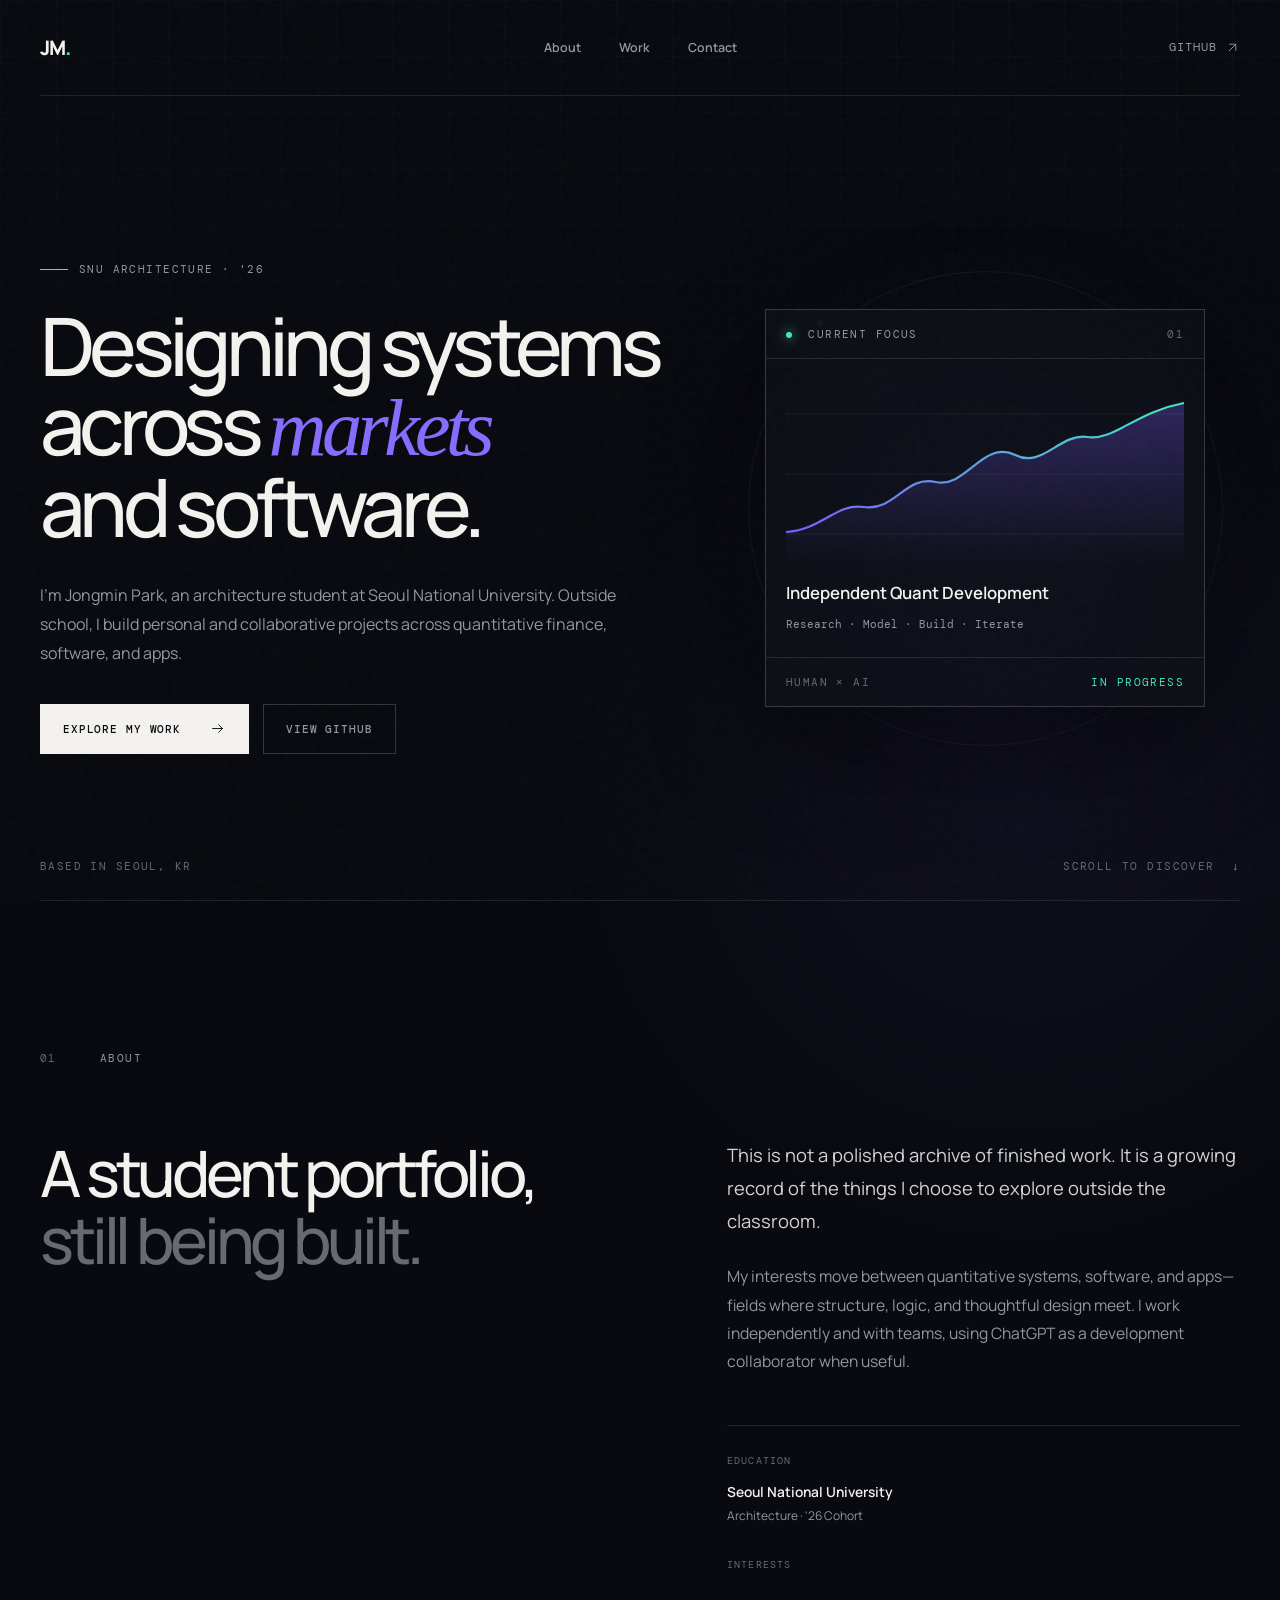
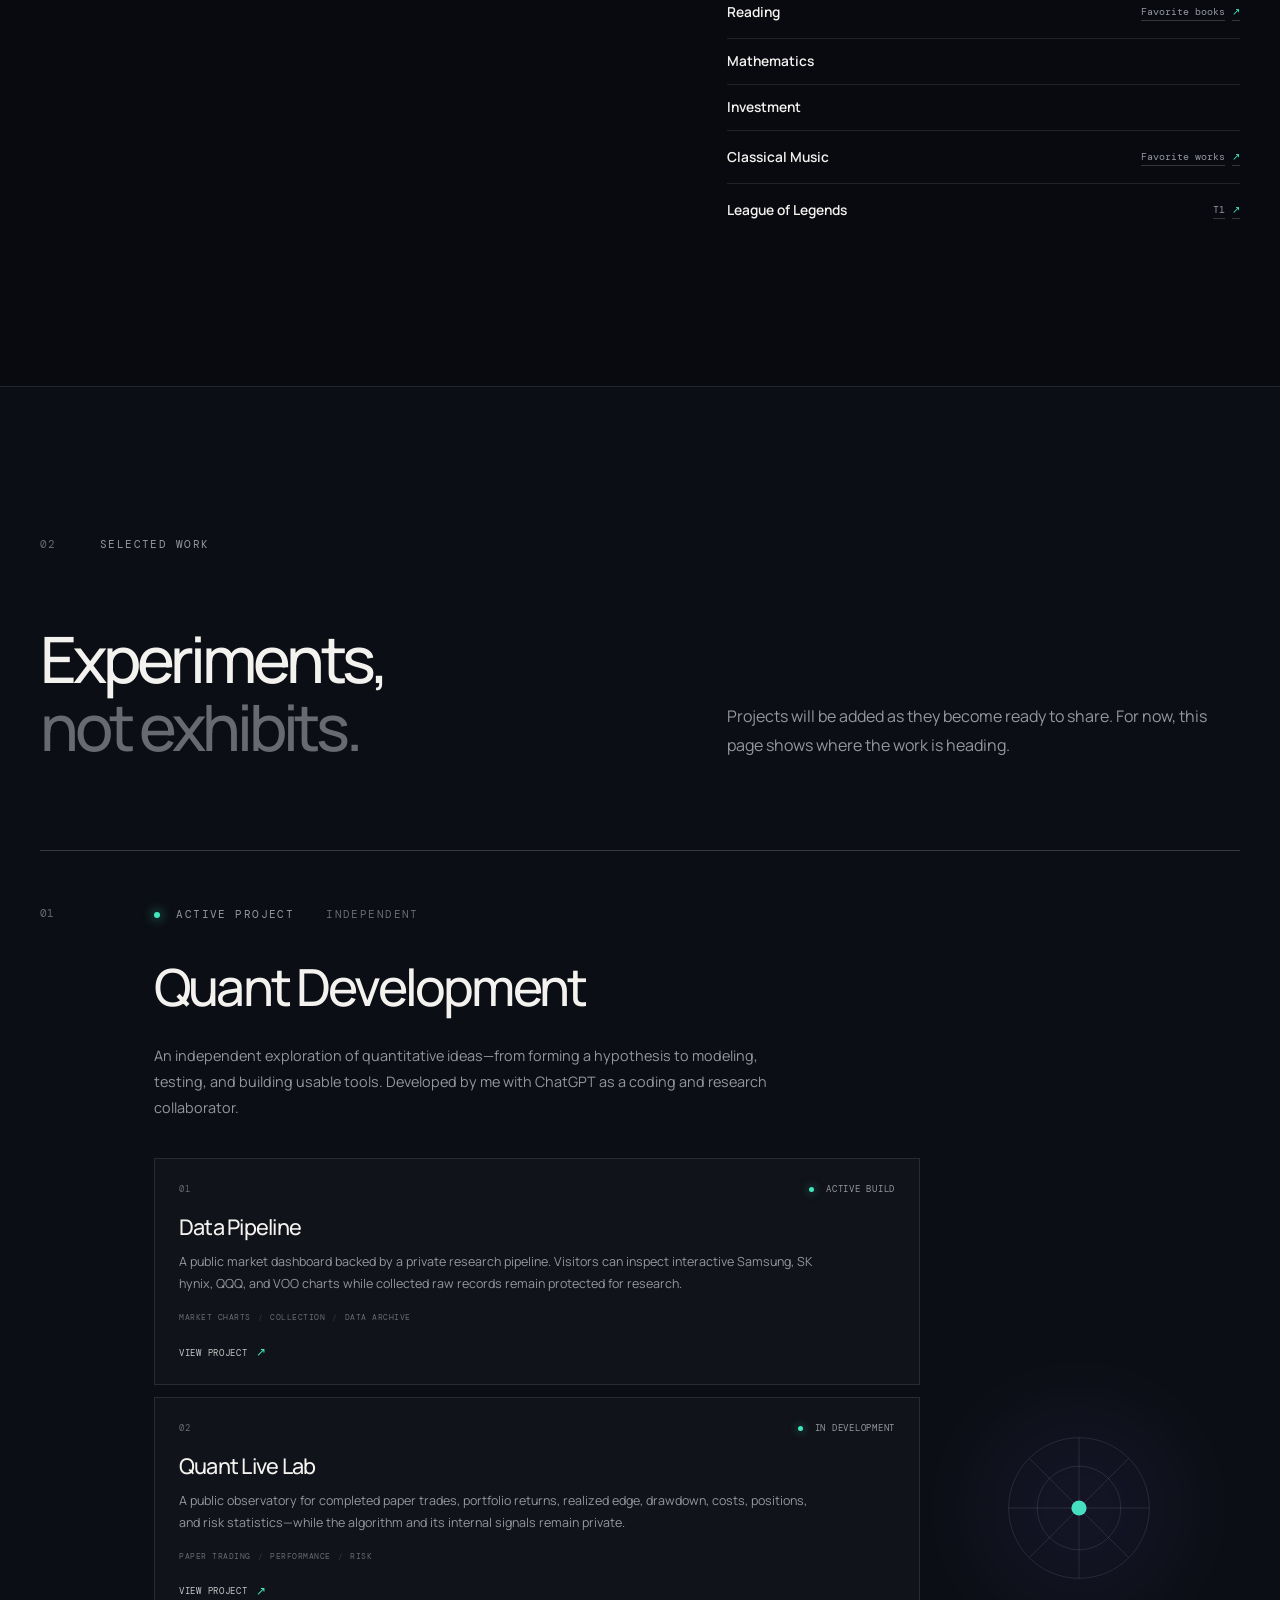
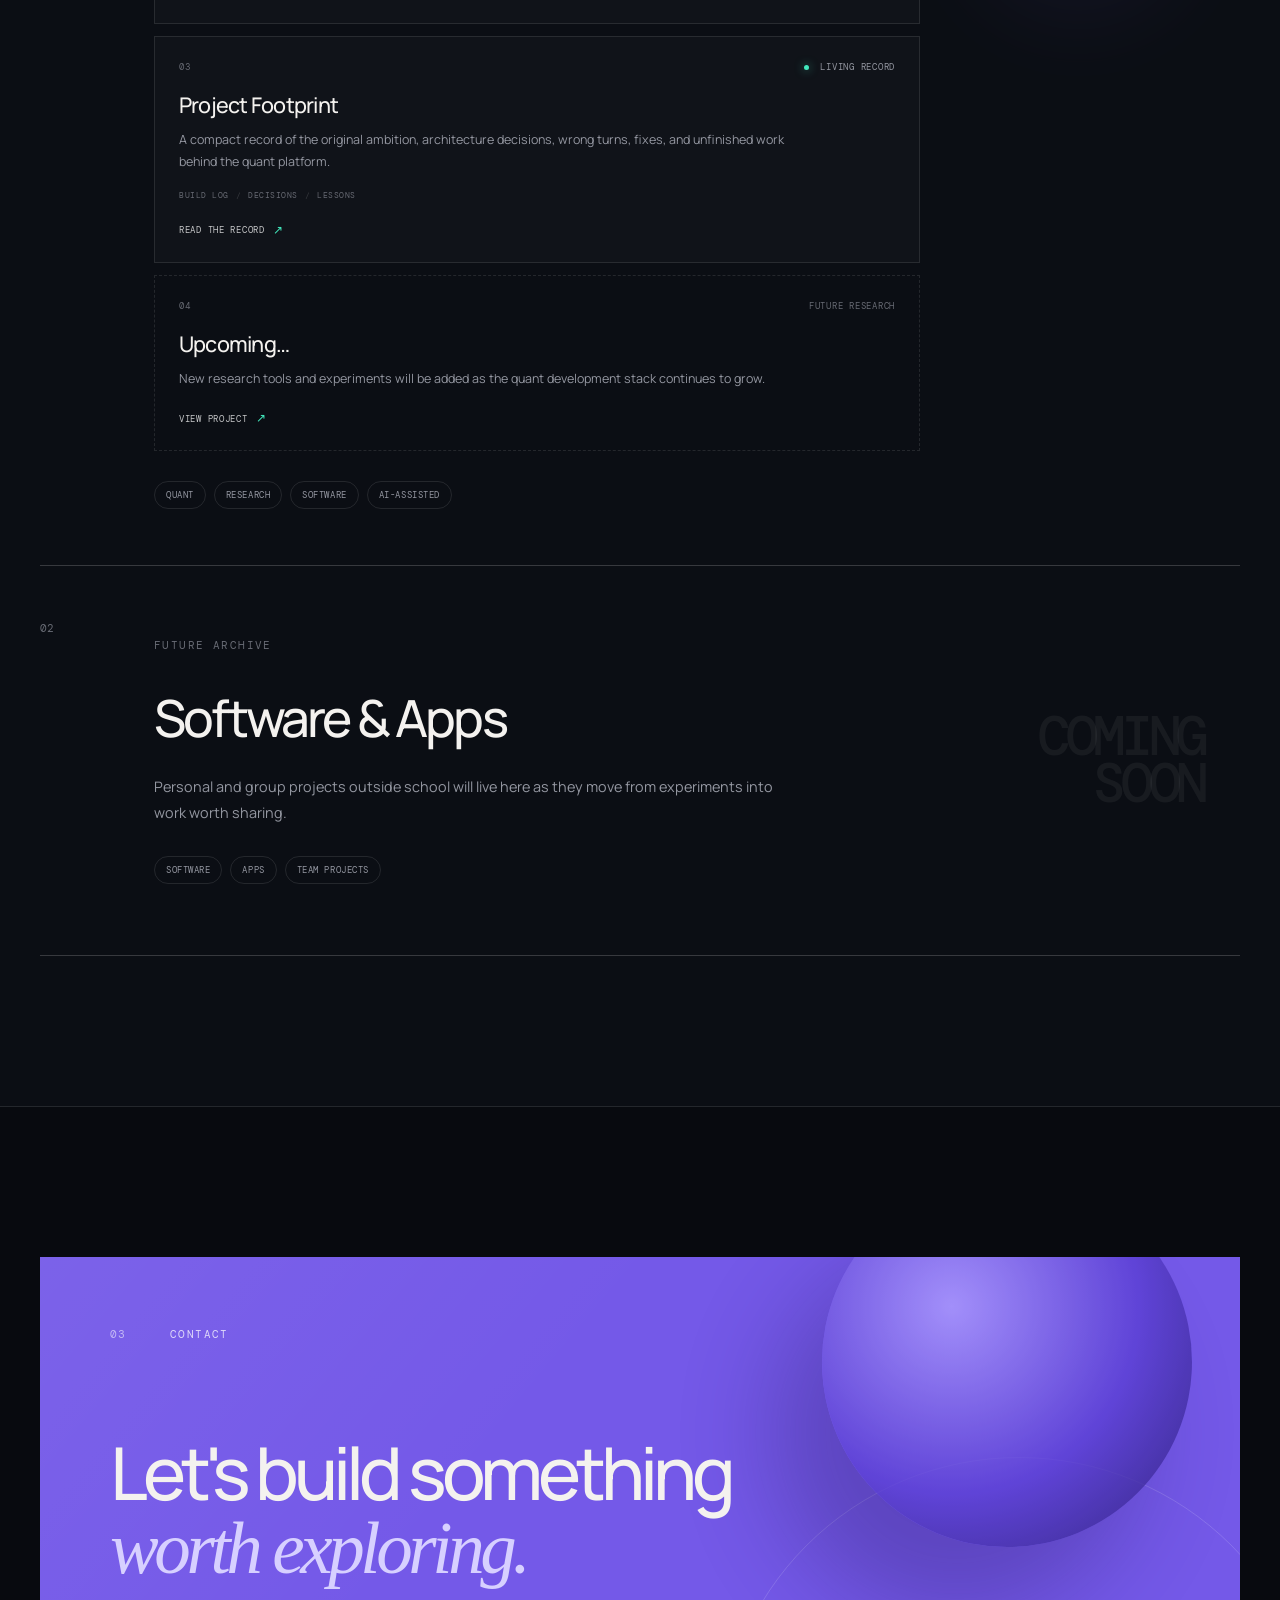
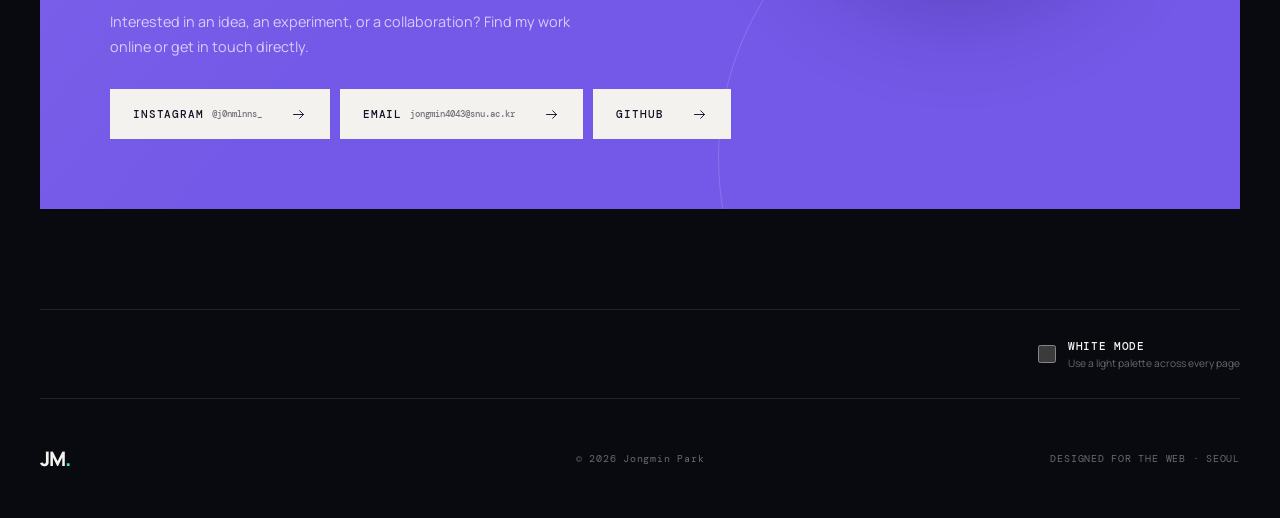
==== commit 67ca3c69: "Rename reading disclosure to Favorite books" ====
--- a/index.html
+++ b/index.html
@@ -168,10 +168,10 @@
                     <strong class="interest-name">Reading</strong>
                     <div class="interest-disclosure">
                       <button class="interest-trigger" id="books-trigger" type="button" popovertarget="books-popover" aria-controls="books-popover" aria-expanded="false">
-                        Books I've ever read <i aria-hidden="true">↗</i>
+                        Favorite books <i aria-hidden="true">↗</i>
                       </button>
                       <div class="interest-popover" id="books-popover" popover="auto" role="region" aria-labelledby="books-heading" tabindex="0">
-                        <h3 id="books-heading">Books I've ever read</h3>
+                        <h3 id="books-heading">Favorite books</h3>
                         <ul class="interest-detail-list">
                           <li>A History of Western Thought - Gunnar Skirbekk &amp; Nils Gilje</li>
                           <li>The Structure of Scientific Revolutions - Thomas S. Kuhn</li>
@@ -203,6 +203,9 @@
                           <li>Snow Country - Yasunari Kawabata</li>
                           <li>The Unbearable Lightness of Being - Milan Kundera</li>
                           <li>Pride and Prejudice - Jane Austen</li>
+                          <li>The Square - Choi In-hun</li>
+                          <li>Core Logic: Logical Inference and Proof Techniques - Lee Byeong-deok</li>
+                          <li>Wings - Yi Sang</li>
                         </ul>
                       </div>
                     </div>
@@ -246,7 +249,7 @@
                         T1 <i aria-hidden="true">↗</i>
                       </button>
                       <div class="interest-popover interest-popover-small" id="t1-popover" popover="auto" role="region" aria-labelledby="faker-heading" tabindex="0">
-                        <h3 id="faker-heading">Faker</h3>
+                        <h3 id="faker-heading">Faker - the Goat</h3>
                       </div>
                     </div>
                   </li>
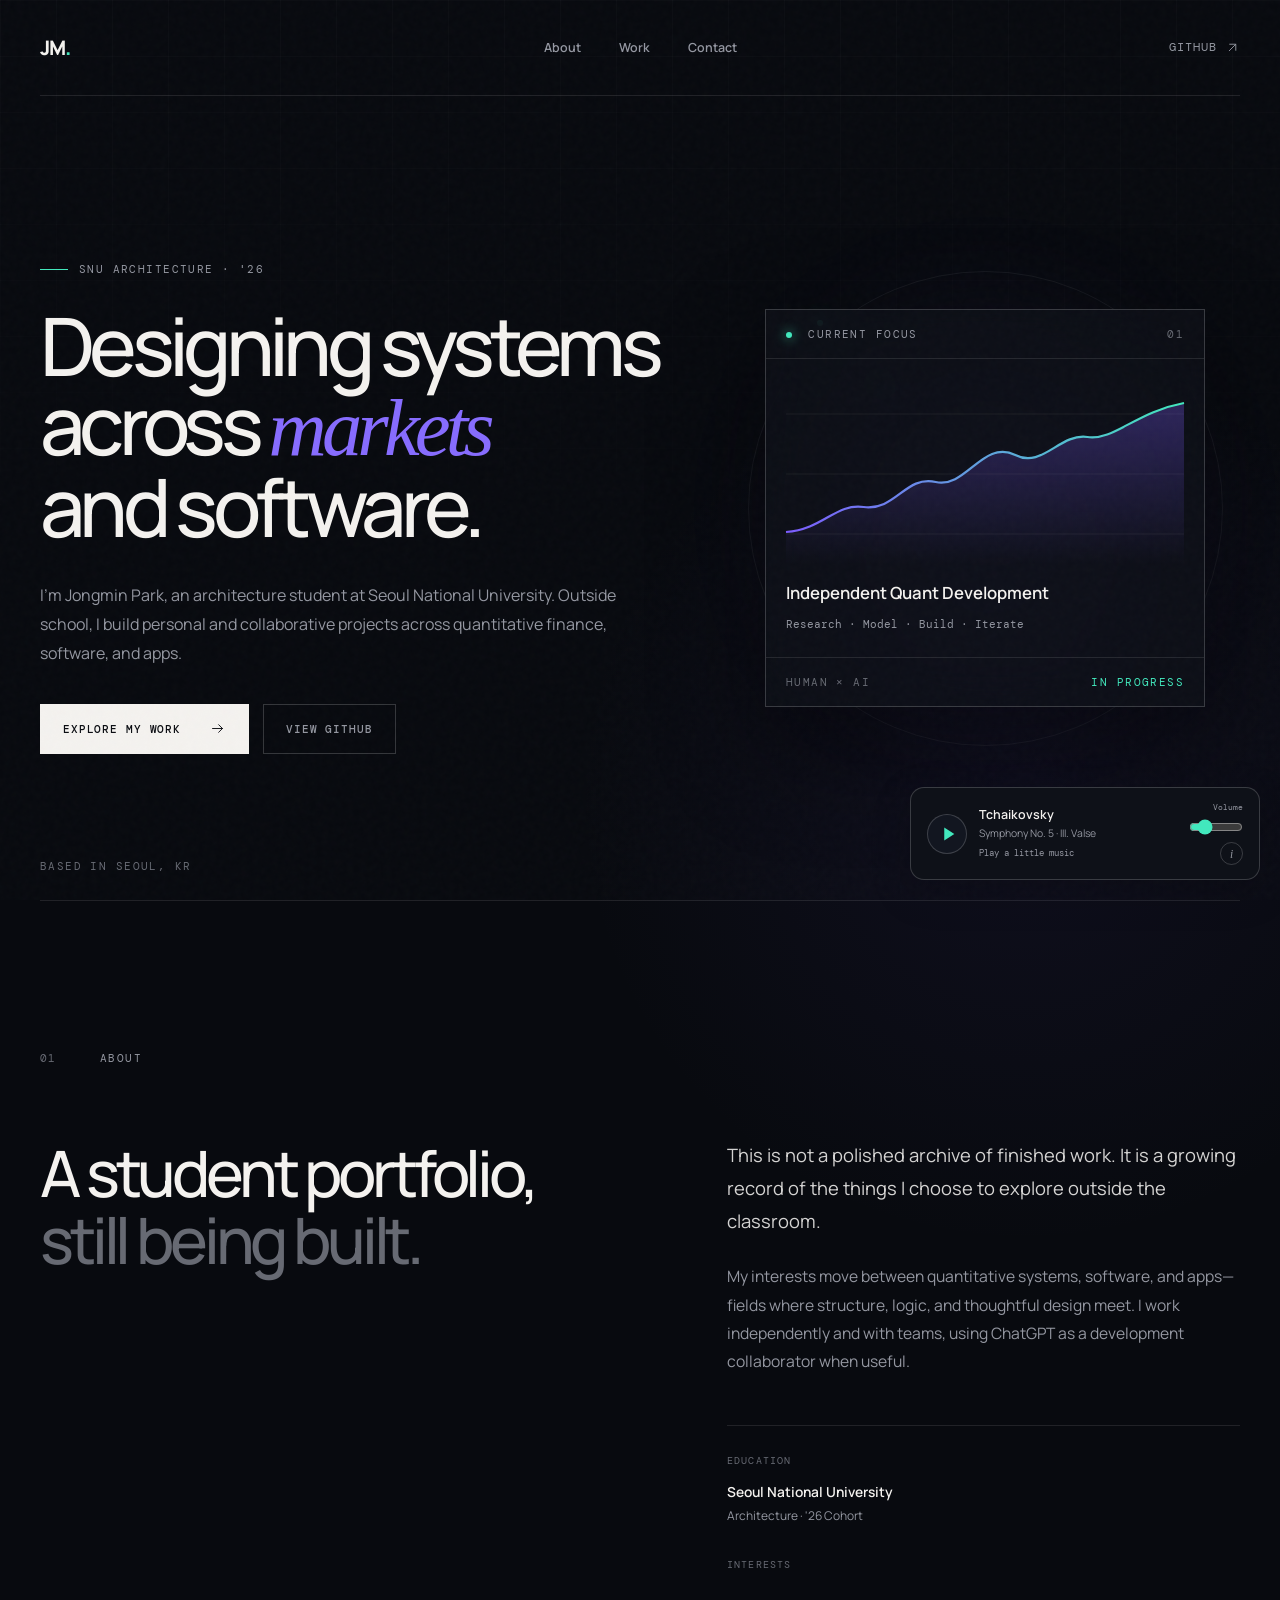
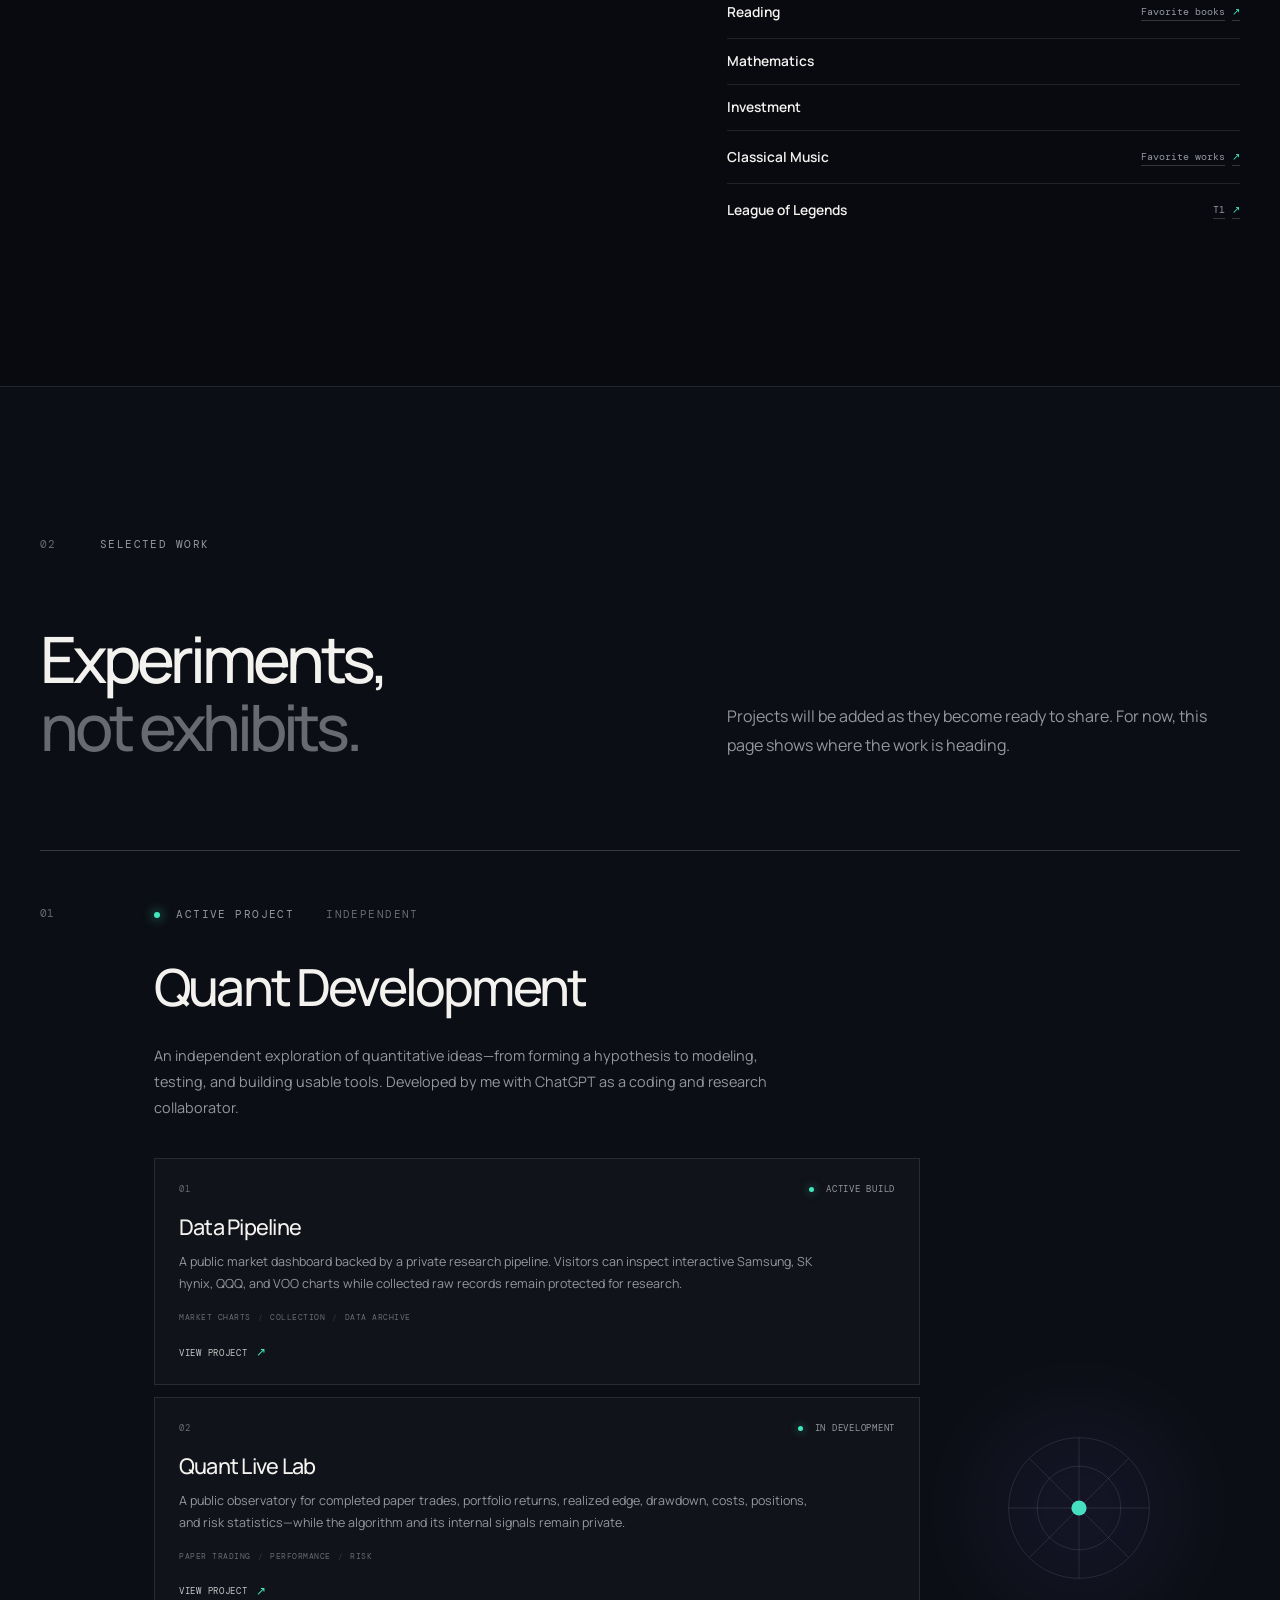
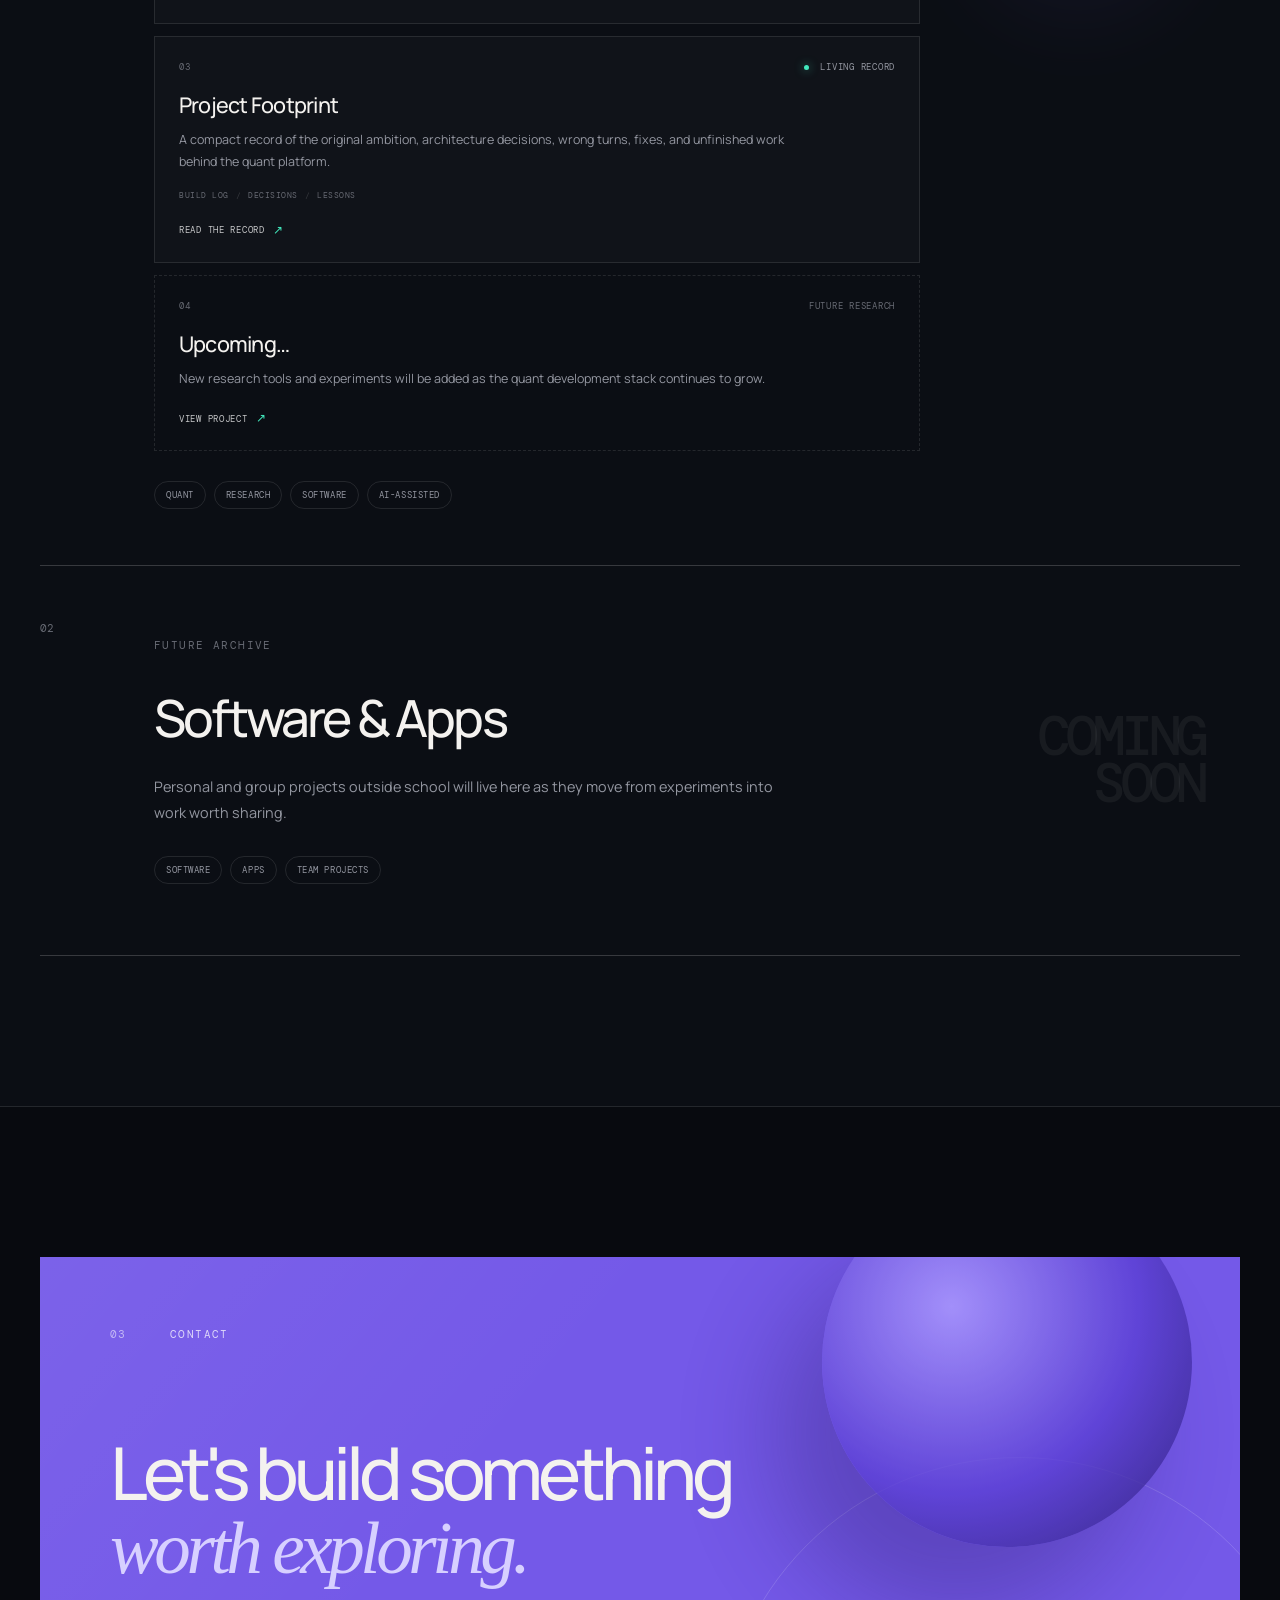
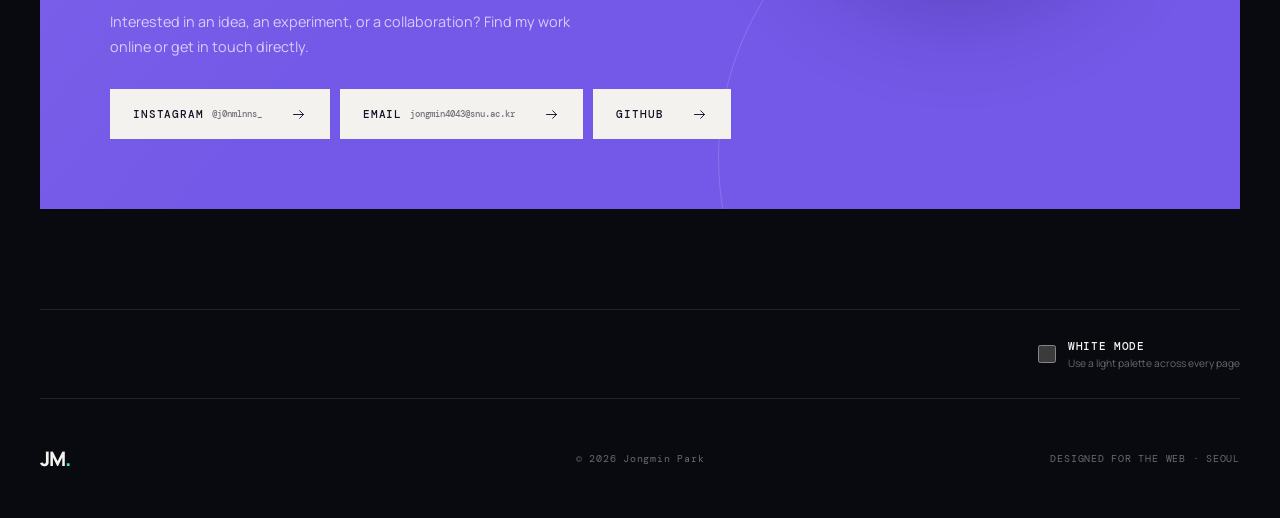
==== commit 862f70cd: "Add optional Tchaikovsky Valse background music with playback controls and credits" ====
--- a/index.html
+++ b/index.html
@@ -25,8 +25,10 @@
     <script src="theme-init.js?v=theme-1"></script>
     <link rel="stylesheet" href="style.css?v=public-11" />
     <link rel="stylesheet" href="interests.css?v=1" />
+    <link rel="stylesheet" href="music.css?v=1" />
     <script src="script.js?v=public-7" defer></script>
     <script src="interests.js?v=1" defer></script>
+    <script src="music.js?v=1" defer></script>
   </head>
   <body>
     <div class="page-noise" aria-hidden="true"></div>
@@ -460,6 +462,32 @@
       </section>
     </main>
 
+    <aside class="music-player" id="music-player" aria-label="Background music" hidden>
+      <audio id="background-music" preload="none" loop data-src="https://archive.org/download/dso20081018/dso20081018-007-tchai-symph5-mvt3_vbr.mp3"></audio>
+      <button class="music-toggle" id="music-toggle" type="button" aria-label="Play background music" aria-pressed="false" title="Play background music">
+        <svg class="music-play-icon" viewBox="0 0 24 24" aria-hidden="true"><path d="m9 5 11 7-11 7Z" /></svg>
+        <svg class="music-pause-icon" viewBox="0 0 24 24" aria-hidden="true"><path d="M8 5v14M16 5v14" /></svg>
+      </button>
+      <div class="music-copy">
+        <p class="music-composer">Tchaikovsky</p>
+        <p class="music-work">Symphony No. 5 · III. Valse</p>
+        <p class="music-status" id="music-status" role="status" aria-live="polite">Play a little music</p>
+      </div>
+      <div class="music-options">
+        <label class="music-volume-label" for="music-volume">Volume</label>
+        <input class="music-volume" id="music-volume" type="range" min="0" max="100" step="1" value="20" aria-label="Background music volume" />
+        <details class="music-credits">
+          <summary aria-label="Recording credits" title="Recording credits">i</summary>
+          <div class="music-credits-panel">
+            <p><strong>Symphony No. 5 in E minor, Op. 64</strong><br />III. Valse: Allegro moderato</p>
+            <p>Pyotr Ilyich Tchaikovsky<br />DuPage Symphony Orchestra<br />Barbara Schubert, conductor<br />Recorded October 18, 2008.</p>
+            <p><a href="https://archive.org/details/dso20081018" target="_blank" rel="noreferrer">Original recording ↗</a><br /><a href="https://imslp.org/wiki/Symphony_No.5,_Op.64_(Tchaikovsky,_Pyotr)" target="_blank" rel="noreferrer">Recording details ↗</a><br /><a href="https://creativecommons.org/licenses/by-nc-nd/3.0/" target="_blank" rel="noreferrer">CC BY-NC-ND 3.0 ↗</a></p>
+            <p>Unmodified recording, streamed from Internet Archive.</p>
+          </div>
+        </details>
+      </div>
+    </aside>
+
     <div class="theme-control section-shell">
       <label for="theme-toggle">
         <input id="theme-toggle" type="checkbox" />
--- a/music.css
+++ b/music.css
@@ -0,0 +1,185 @@
+.music-player {
+  position: fixed;
+  right: max(20px, env(safe-area-inset-right));
+  bottom: max(20px, env(safe-area-inset-bottom));
+  z-index: 30;
+  display: grid;
+  grid-template-columns: 40px minmax(0, 1fr) 54px;
+  align-items: center;
+  gap: 12px;
+  width: min(350px, calc(100vw - 32px));
+  padding: 14px 16px;
+  border: 1px solid var(--line-strong);
+  border-radius: 14px;
+  background: var(--panel);
+  color: var(--ink);
+  box-shadow: 0 12px 40px rgba(0, 0, 0, 0.18);
+}
+
+.music-player[hidden] {
+  display: none;
+}
+
+.music-toggle {
+  display: grid;
+  place-items: center;
+  width: 40px;
+  height: 40px;
+  padding: 8px;
+  border: 1px solid var(--line-strong);
+  border-radius: 50%;
+  background: var(--panel-2);
+  color: var(--mint);
+  cursor: pointer;
+}
+
+.music-toggle:hover {
+  border-color: var(--mint);
+}
+
+.music-toggle svg {
+  width: 22px;
+  height: 22px;
+}
+
+.music-play-icon {
+  fill: currentColor;
+}
+
+.music-pause-icon {
+  display: none;
+  fill: none;
+  stroke: currentColor;
+  stroke-width: 3;
+  stroke-linecap: round;
+}
+
+.music-toggle[aria-pressed="true"] .music-play-icon {
+  display: none;
+}
+
+.music-toggle[aria-pressed="true"] .music-pause-icon {
+  display: block;
+}
+
+.music-copy p {
+  margin: 0;
+}
+
+.music-composer {
+  font-size: 0.78rem;
+  font-weight: 600;
+}
+
+.music-work {
+  margin-top: 3px !important;
+  color: var(--muted);
+  font-size: 0.65rem;
+  line-height: 1.5;
+}
+
+.music-status {
+  margin-top: 5px !important;
+  color: var(--muted);
+  font-family: var(--mono);
+  font-size: 0.57rem;
+  line-height: 1.5;
+}
+
+.music-player.is-playing .music-status {
+  color: var(--mint);
+}
+
+.music-options {
+  display: grid;
+  justify-items: end;
+  gap: 5px;
+}
+
+.music-volume-label {
+  color: var(--muted);
+  font-family: var(--mono);
+  font-size: 0.5rem;
+}
+
+.music-volume {
+  width: 54px;
+  height: 20px;
+  margin: 0;
+  accent-color: var(--mint);
+  cursor: pointer;
+}
+
+.music-credits summary {
+  display: grid;
+  place-items: center;
+  width: 23px;
+  height: 23px;
+  border: 1px solid var(--line-strong);
+  border-radius: 50%;
+  color: var(--muted);
+  font-family: Georgia, serif;
+  font-size: 0.72rem;
+  font-style: italic;
+  list-style: none;
+  cursor: pointer;
+}
+
+.music-credits summary::-webkit-details-marker {
+  display: none;
+}
+
+.music-credits-panel {
+  position: absolute;
+  right: 0;
+  bottom: calc(100% + 10px);
+  width: min(310px, calc(100vw - 32px));
+  max-height: min(400px, calc(100dvh - 160px));
+  overflow-y: auto;
+  overscroll-behavior: contain;
+  padding: 20px;
+  border: 1px solid var(--line-strong);
+  border-radius: 12px;
+  background: var(--panel);
+  box-shadow: 0 12px 40px rgba(0, 0, 0, 0.18);
+  font-size: 0.72rem;
+  line-height: 1.75;
+}
+
+.music-credits-panel p {
+  margin: 0 0 12px;
+  color: var(--muted);
+}
+
+.music-credits-panel p:last-child {
+  margin: 0;
+}
+
+.music-credits-panel strong {
+  color: var(--ink);
+}
+
+.music-credits-panel a {
+  text-decoration: underline;
+  text-underline-offset: 3px;
+}
+
+.music-toggle:focus-visible,
+.music-volume:focus-visible,
+.music-credits summary:focus-visible {
+  outline: 2px solid var(--violet);
+  outline-offset: 4px;
+}
+
+@media (max-width: 480px) {
+  .music-player {
+    right: max(16px, env(safe-area-inset-right));
+    bottom: max(12px, env(safe-area-inset-bottom));
+    gap: 10px;
+    padding: 12px;
+  }
+
+  .site-footer {
+    padding-bottom: 140px;
+  }
+}
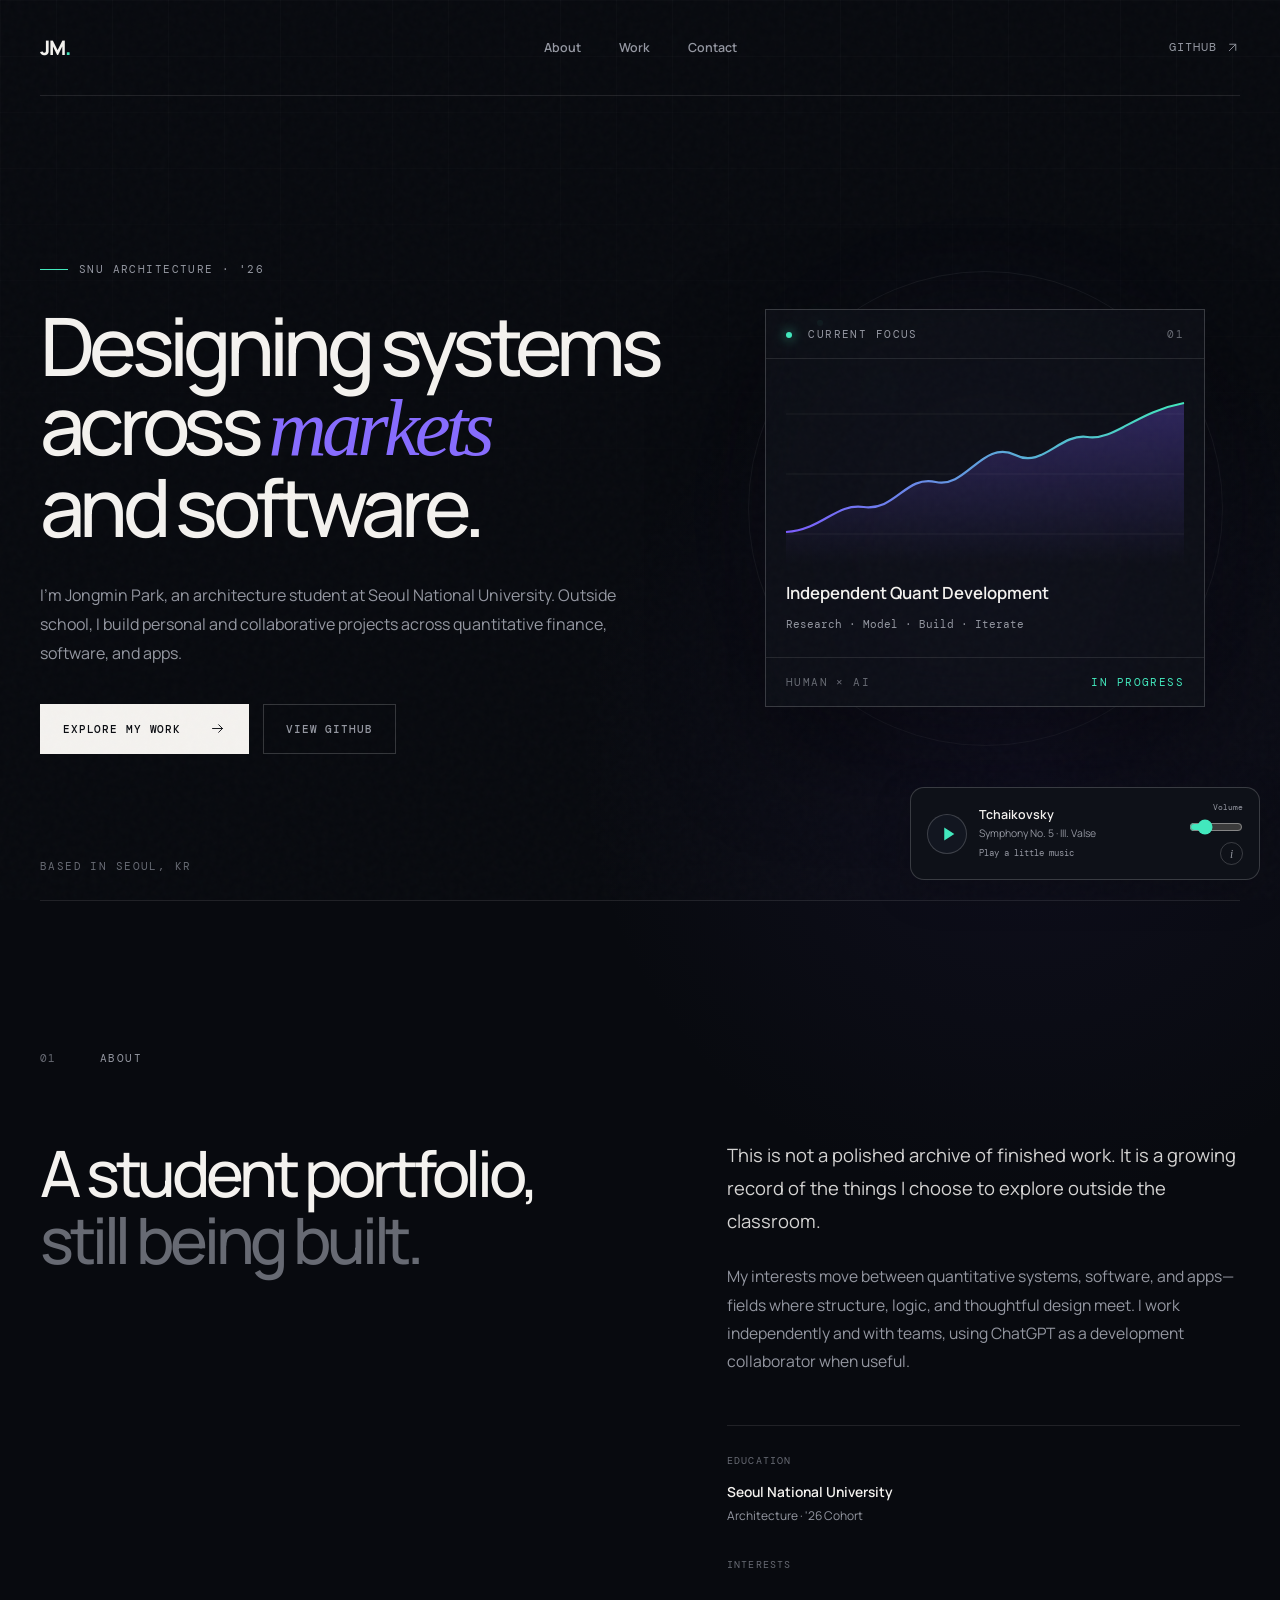
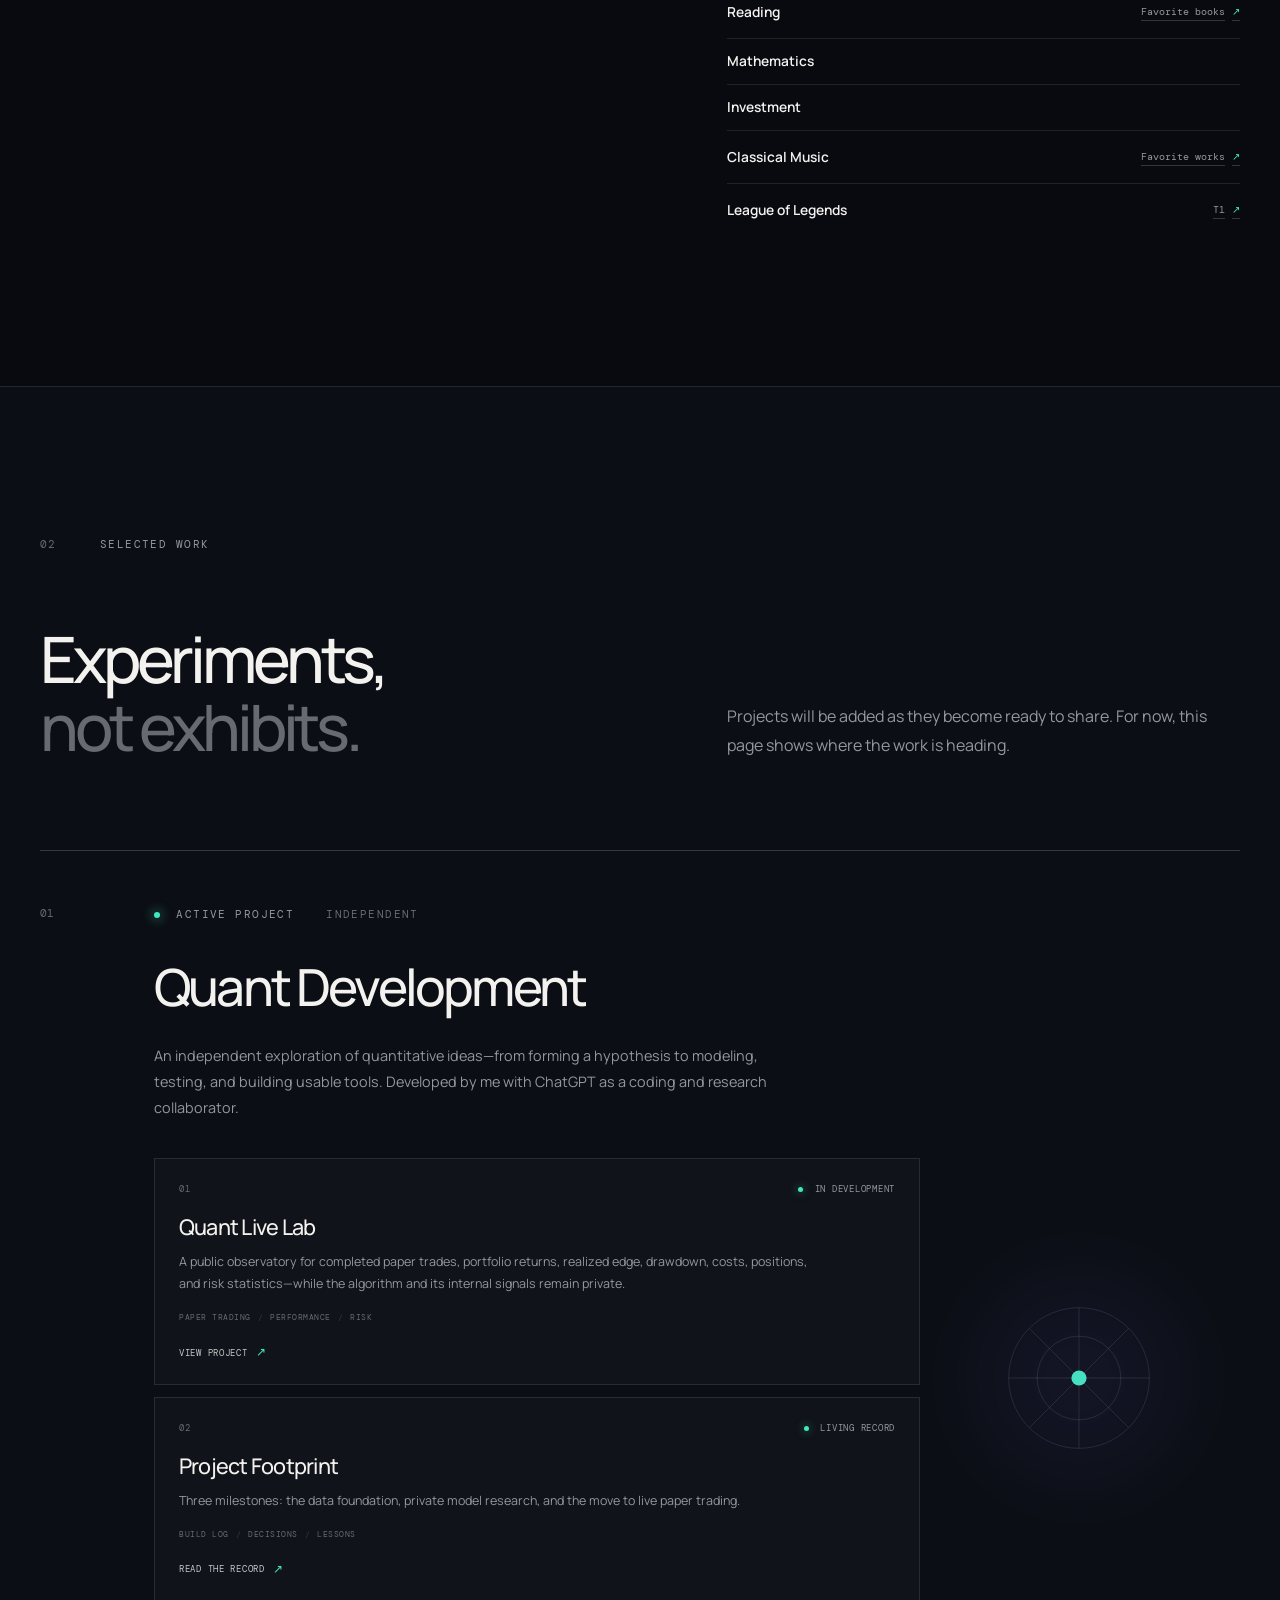
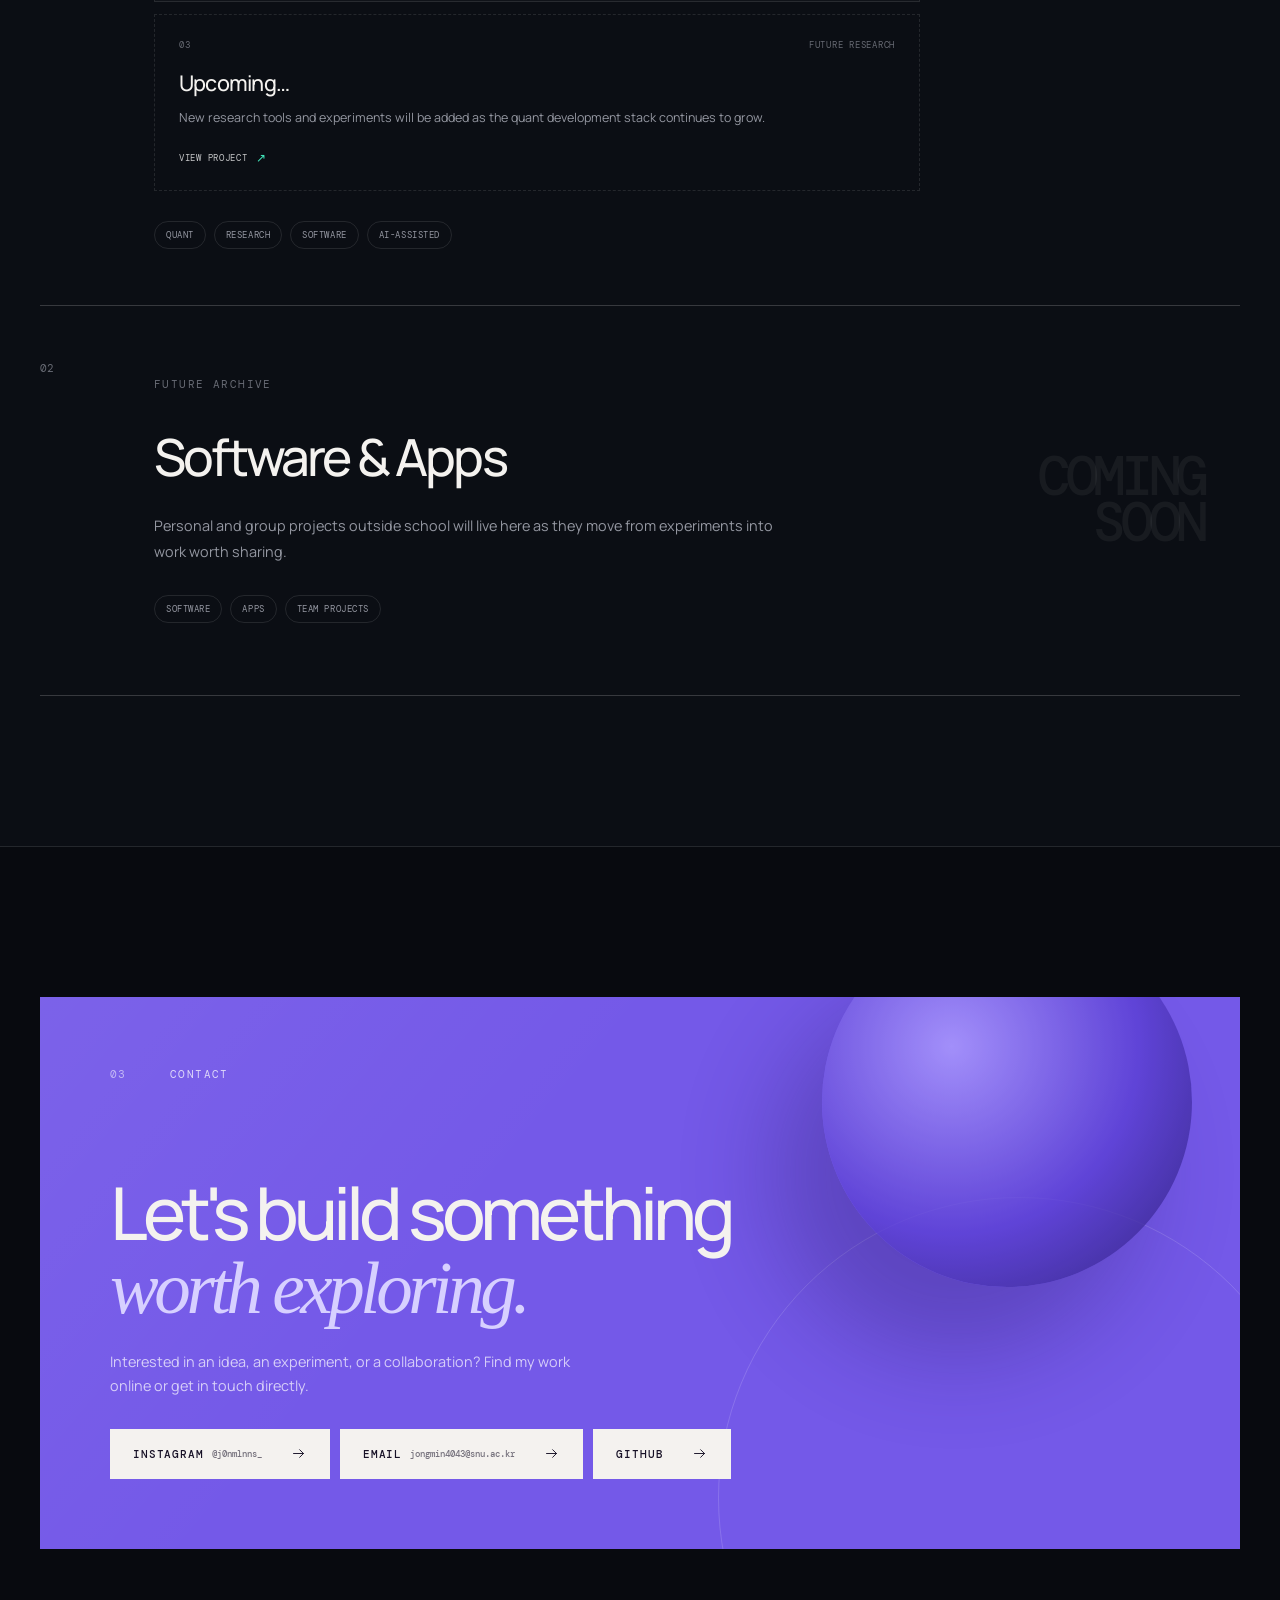
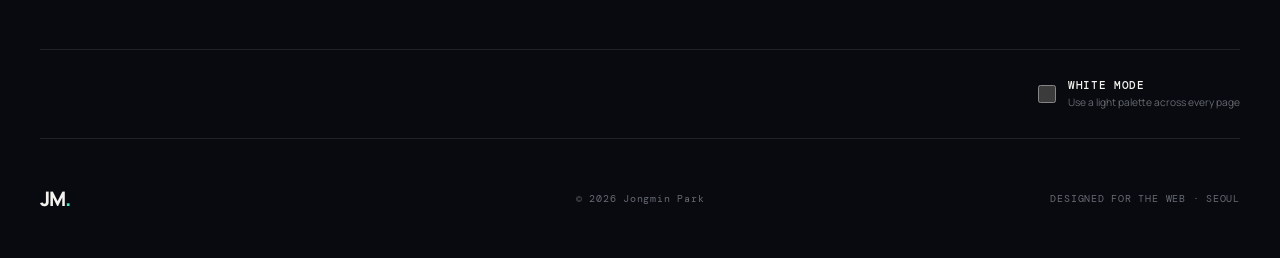
==== commit f784da39: "Make portfolio English-only, remove standalone data dashboard, and simplify Footprint" ====
--- a/index.html
+++ b/index.html
@@ -294,27 +294,6 @@
                 by me with ChatGPT as a coding and research collaborator.
               </p>
               <div class="quant-modules" aria-label="Quant Development projects">
-                <a
-                  class="quant-module"
-                  id="data-pipeline"
-                  href="data-pipeline.html"
-                  aria-label="Open the Data Pipeline project page"
-                >
-                  <div class="quant-module-header">
-                    <span class="quant-module-index">01</span>
-                    <span class="quant-module-status"><i></i> Active build</span>
-                  </div>
-                  <h4>Data Pipeline</h4>
-                  <p>
-                    A public market dashboard backed by a private research pipeline.
-                    Visitors can inspect interactive Samsung, SK hynix, QQQ, and VOO
-                    charts while collected raw records remain protected for research.
-                  </p>
-                  <div class="quant-module-tags" aria-label="Data Pipeline topics">
-                    <span>Market charts</span><span>Collection</span><span>Data archive</span>
-                  </div>
-                  <span class="quant-module-open">View project <i>↗</i></span>
-                </a>
 
                 <a
                   class="quant-module"
@@ -323,7 +302,7 @@
                   aria-label="Open the Quant Live Lab project page"
                 >
                   <div class="quant-module-header">
-                    <span class="quant-module-index">02</span>
+                    <span class="quant-module-index">01</span>
                     <span class="quant-module-status"><i></i> In development</span>
                   </div>
                   <h4>Quant Live Lab</h4>
@@ -345,13 +324,13 @@
                   aria-label="Open the Quant Development Footprint page"
                 >
                   <div class="quant-module-header">
-                    <span class="quant-module-index">03</span>
+                    <span class="quant-module-index">02</span>
                     <span class="quant-module-status"><i></i> Living record</span>
                   </div>
                   <h4>Project Footprint</h4>
                   <p>
-                    A compact record of the original ambition, architecture decisions,
-                    wrong turns, fixes, and unfinished work behind the quant platform.
+                    Three milestones: the data foundation, private model research,
+                    and the move to live paper trading.
                   </p>
                   <div class="quant-module-tags" aria-label="Project Footprint topics">
                     <span>Build log</span><span>Decisions</span><span>Lessons</span>
@@ -366,7 +345,7 @@
                   aria-label="Open the Upcoming quant projects page"
                 >
                   <div class="quant-module-header">
-                    <span class="quant-module-index">04</span>
+                    <span class="quant-module-index">03</span>
                     <span>Future research</span>
                   </div>
                   <h4>Upcoming…</h4>
